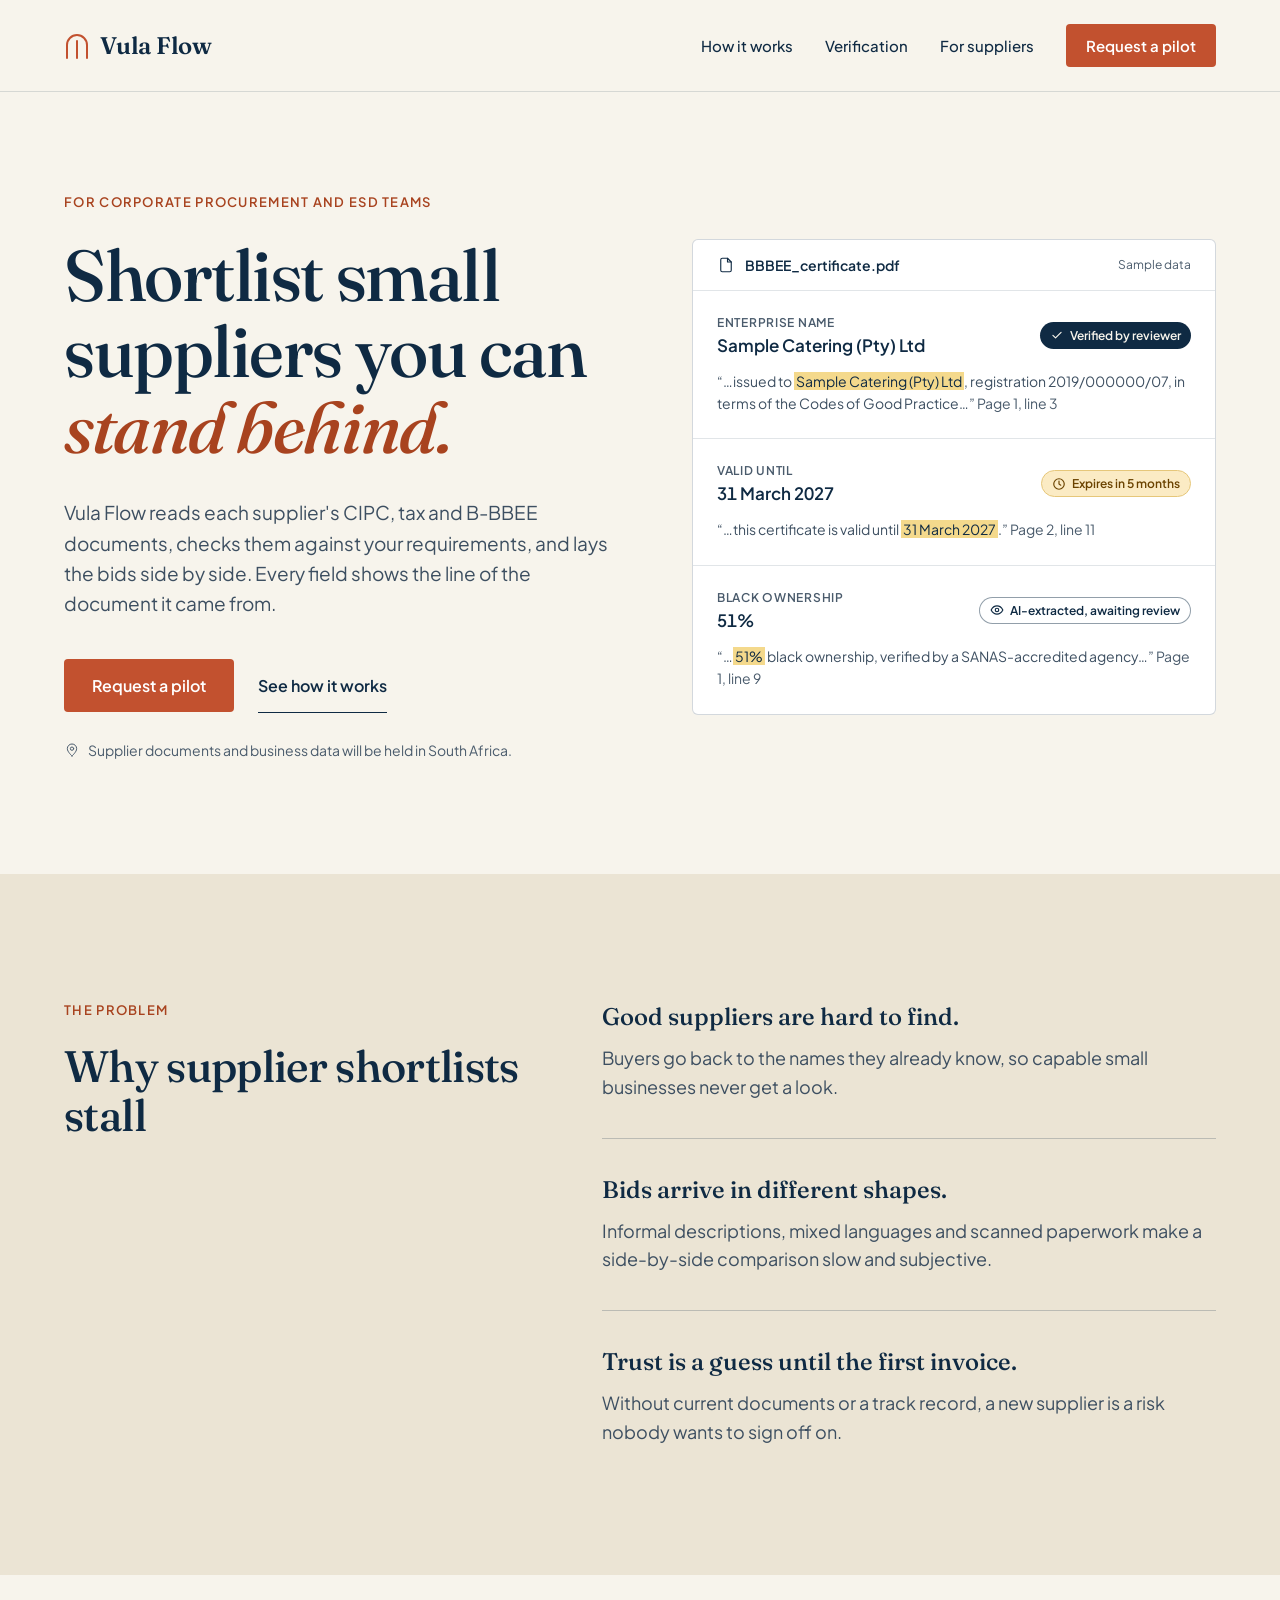
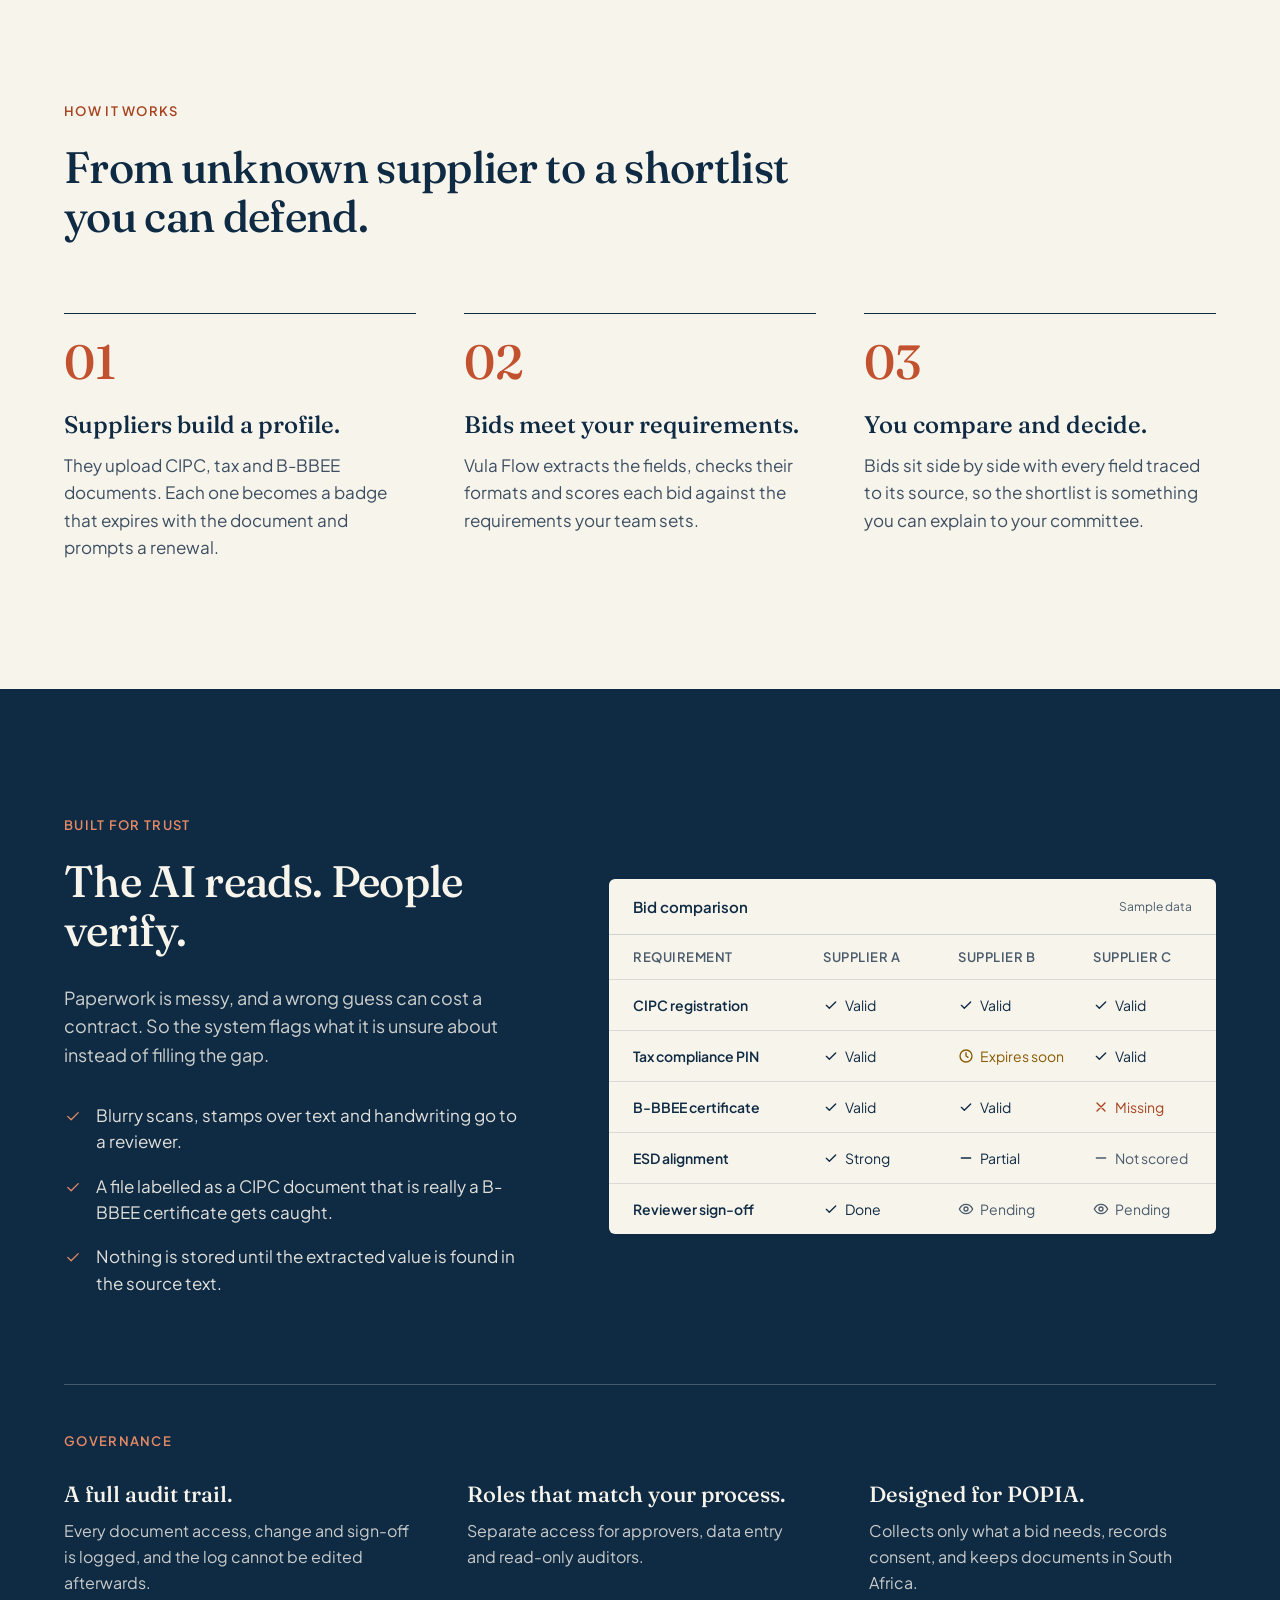
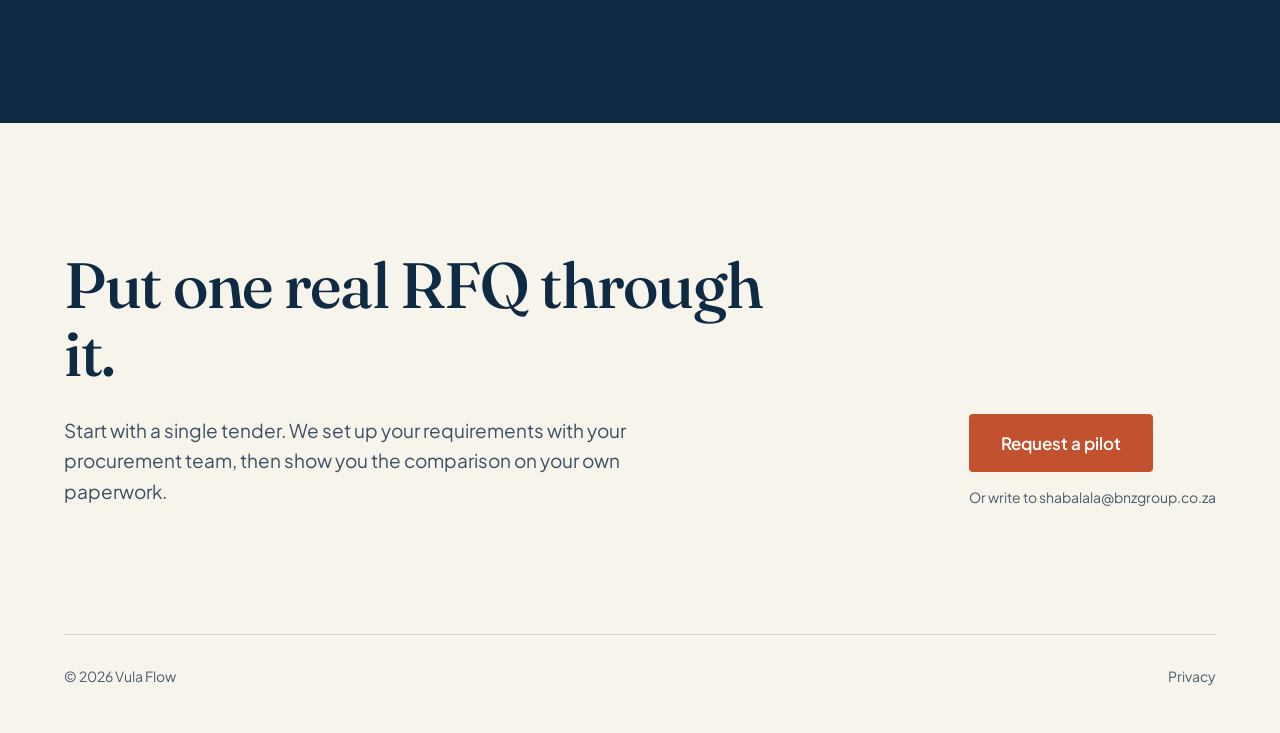
==== buyers.html @ dce607ad "Add files via upload" ====
<!doctype html>
<html lang="en">
<head>
<meta charset="utf-8">
<meta name="viewport" content="width=device-width, initial-scale=1">
<title>Vula Flow for buyers | Shortlist small suppliers you can stand behind</title>
<meta name="description" content="Vula Flow reads supplier CIPC, tax and B-BBEE documents, checks them against your requirements and lays bids side by side, with every field traced to its source.">
<link rel="icon" href="favicon.svg" type="image/svg+xml">
<link rel="preconnect" href="https://fonts.googleapis.com">
<link rel="preconnect" href="https://fonts.gstatic.com" crossorigin>
<link href="https://fonts.googleapis.com/css2?family=Fraunces:opsz,wght@9..144,400;9..144,500;9..144,600&family=Plus+Jakarta+Sans:wght@400;500;600;700&display=swap" rel="stylesheet">
<link rel="stylesheet" href="styles.css">
</head>
<body>
<div style="width:100%;background:#F7F4EC;color:#0F2A43;font-family:'Plus Jakarta Sans',system-ui,sans-serif">

<!-- NAV -->
<header style="padding:0 clamp(20px,5vw,64px);border-bottom:1px solid rgba(15,42,67,0.14)">
<div style="max-width:1200px;margin:0 auto;display:flex;flex-wrap:wrap;align-items:center;justify-content:space-between;gap:16px 32px;padding:24px 0">
<a href="index.html" aria-label="Vula Flow home" style="display:flex;align-items:center;gap:10px">
<svg width="26" height="28" viewBox="0 0 26 28" fill="none" stroke="#C2512F" stroke-width="2" stroke-linecap="round" stroke-linejoin="round" aria-hidden="true"><path d="M3 26V13a10 10 0 0 1 20 0v13"></path><path d="M13 26V9"></path></svg>
<span style="font-family:'Fraunces',Georgia,serif;font-size:24px;font-weight:600;letter-spacing:-0.01em">Vula Flow</span>
</a>
<nav aria-label="Main" style="display:flex;flex-wrap:wrap;align-items:center;gap:12px 32px;font-size:15px;font-weight:500">
<a href="#how">How it works</a>
<a href="#verify">Verification</a>
<a href="suppliers.html">For suppliers</a>
<a href="signup.html?type=buyer" style="background:var(--accent);color:#FFFFFF;padding:12px 20px;border-radius:4px;font-weight:600">Request a pilot</a>
</nav>
</div>
</header>

<!-- HERO -->
<section id="top" style="padding:clamp(56px,8vw,112px) clamp(20px,5vw,64px) clamp(72px,9vw,128px)">
<div style="max-width:1200px;margin:0 auto;display:flex;flex-wrap:wrap;align-items:center;gap:56px 64px">
<div style="flex:1 1 480px;min-width:0;max-width:620px">
<p style="margin:0 0 28px;font-size:13px;font-weight:600;letter-spacing:0.1em;text-transform:uppercase;color:#A8431F">For corporate procurement and ESD teams</p>
<h1 style="margin:0;font-family:'Fraunces',Georgia,serif;font-weight:500;font-size:clamp(42px,6.2vw,72px);line-height:1.05;letter-spacing:-0.02em">Shortlist small suppliers you can <em style="font-style:italic;color:#A8431F">stand behind.</em></h1>
<p style="margin:32px 0 0;font-size:19px;line-height:1.6;color:#3D4F61;max-width:560px">Vula Flow reads each supplier's CIPC, tax and B-BBEE documents, checks them against your requirements, and lays the bids side by side. Every field shows the line of the document it came from.</p>
<div style="margin-top:40px;display:flex;flex-wrap:wrap;gap:16px 24px;align-items:center">
<a href="signup.html?type=buyer" style="background:var(--accent);color:#FFFFFF;padding:16px 28px;border-radius:4px;font-size:16px;font-weight:600">Request a pilot</a>
<a href="#how" style="font-size:16px;font-weight:600;padding:16px 0;border-bottom:1px solid #0F2A43">See how it works</a>
</div>
<p style="margin:28px 0 0;display:flex;align-items:center;gap:8px;font-size:14px;color:#4A5B6C"><svg width="16" height="16" viewBox="0 0 24 24" fill="none" stroke="currentColor" stroke-width="1.5" stroke-linecap="round" stroke-linejoin="round" aria-hidden="true"><path d="M12 21s7-6.2 7-11a7 7 0 0 0-14 0c0 4.8 7 11 7 11z"></path><circle cx="12" cy="10" r="2.5"></circle></svg>Supplier documents and business data will be held in South Africa.</p>
</div>

<!-- Product mock: extraction review -->
<div style="flex:1 1 440px;min-width:0;max-width:560px">
<div style="background:#FFFFFF;border:1px solid rgba(15,42,67,0.18);border-radius:6px">
<div style="display:flex;align-items:center;justify-content:space-between;gap:12px;padding:16px 24px;border-bottom:1px solid rgba(15,42,67,0.12)">
<div style="display:flex;align-items:center;gap:10px;font-size:14px;font-weight:600;min-width:0">
<svg width="18" height="18" viewBox="0 0 24 24" fill="none" stroke="currentColor" stroke-width="1.5" stroke-linecap="round" stroke-linejoin="round" aria-hidden="true"><path d="M14 3H7a2 2 0 0 0-2 2v14a2 2 0 0 0 2 2h10a2 2 0 0 0 2-2V8z"></path><path d="M14 3v5h5"></path></svg>
<span>BBBEE_certificate.pdf</span>
</div>
<span style="font-size:12px;color:#4A5B6C">Sample data</span>
</div>

<div style="padding:24px;border-bottom:1px solid rgba(15,42,67,0.12)">
<div style="display:flex;flex-wrap:wrap;align-items:center;justify-content:space-between;gap:8px 12px">
<div>
<div style="font-size:12px;font-weight:600;letter-spacing:0.06em;text-transform:uppercase;color:#4A5B6C">Enterprise name</div>
<div style="margin-top:4px;font-size:17px;font-weight:600">Sample Catering (Pty) Ltd</div>
</div>
<span style="display:inline-flex;align-items:center;gap:6px;background:#0F2A43;color:#F7F4EC;font-size:12px;font-weight:600;padding:6px 10px;border-radius:999px">
<svg width="14" height="14" viewBox="0 0 24 24" fill="none" stroke="currentColor" stroke-width="2" stroke-linecap="round" stroke-linejoin="round" aria-hidden="true"><path d="M5 12.5l4.5 4.5L19 7.5"></path></svg>
Verified by reviewer</span>
</div>
<p style="margin:14px 0 0;font-size:14px;line-height:1.6;color:#3D4F61">“…issued to <mark>Sample Catering (Pty) Ltd</mark>, registration 2019/000000/07, in terms of the Codes of Good Practice…” <span style="color:#4A5B6C">Page 1, line 3</span></p>
</div>

<div style="padding:24px;border-bottom:1px solid rgba(15,42,67,0.12)">
<div style="display:flex;flex-wrap:wrap;align-items:center;justify-content:space-between;gap:8px 12px">
<div>
<div style="font-size:12px;font-weight:600;letter-spacing:0.06em;text-transform:uppercase;color:#4A5B6C">Valid until</div>
<div style="margin-top:4px;font-size:17px;font-weight:600;font-variant-numeric:tabular-nums">31 March 2027</div>
</div>
<span style="display:inline-flex;align-items:center;gap:6px;background:#FBEBC4;color:#6B4300;border:1px solid #E6C77A;font-size:12px;font-weight:600;padding:5px 10px;border-radius:999px">
<svg width="14" height="14" viewBox="0 0 24 24" fill="none" stroke="currentColor" stroke-width="2" stroke-linecap="round" stroke-linejoin="round" aria-hidden="true"><circle cx="12" cy="12" r="9"></circle><path d="M12 7v5l3 2"></path></svg>
Expires in 5 months</span>
</div>
<p style="margin:14px 0 0;font-size:14px;line-height:1.6;color:#3D4F61">“…this certificate is valid until <mark>31 March 2027</mark>.” <span style="color:#4A5B6C">Page 2, line 11</span></p>
</div>

<div style="padding:24px">
<div style="display:flex;flex-wrap:wrap;align-items:center;justify-content:space-between;gap:8px 12px">
<div>
<div style="font-size:12px;font-weight:600;letter-spacing:0.06em;text-transform:uppercase;color:#4A5B6C">Black ownership</div>
<div style="margin-top:4px;font-size:17px;font-weight:600;font-variant-numeric:tabular-nums">51%</div>
</div>
<span style="display:inline-flex;align-items:center;gap:6px;background:#FFFFFF;color:#0F2A43;border:1px solid rgba(15,42,67,0.45);font-size:12px;font-weight:600;padding:5px 10px;border-radius:999px">
<svg width="14" height="14" viewBox="0 0 24 24" fill="none" stroke="currentColor" stroke-width="2" stroke-linecap="round" stroke-linejoin="round" aria-hidden="true"><circle cx="12" cy="12" r="3"></circle><path d="M2 12s3.5-7 10-7 10 7 10 7-3.5 7-10 7S2 12 2 12z"></path></svg>
AI-extracted, awaiting review</span>
</div>
<p style="margin:14px 0 0;font-size:14px;line-height:1.6;color:#3D4F61">“…<mark>51%</mark> black ownership, verified by a SANAS-accredited agency…” <span style="color:#4A5B6C">Page 1, line 9</span></p>
</div>
</div>
</div>
</div>
</section>

<!-- PROBLEM (sand band) -->
<section style="background:#EBE4D4;padding:clamp(72px,10vw,140px) clamp(20px,5vw,64px)">
<div style="max-width:1200px;margin:0 auto;display:flex;flex-wrap:wrap;gap:48px 80px">
<div style="flex:5 1 320px;min-width:0">
<p style="margin:0 0 24px;font-size:13px;font-weight:600;letter-spacing:0.1em;text-transform:uppercase;color:#A8431F">The problem</p>
<h2 style="margin:0;font-family:'Fraunces',Georgia,serif;font-weight:500;font-size:clamp(32px,4vw,44px);line-height:1.12;letter-spacing:-0.015em">Why supplier shortlists stall</h2>
</div>
<div style="flex:7 1 420px;min-width:0;display:flex;flex-direction:column">
<div style="padding:0 0 36px;border-bottom:1px solid rgba(15,42,67,0.22)">
<h3 style="margin:0;font-family:'Fraunces',Georgia,serif;font-weight:500;font-size:24px;line-height:1.25">Good suppliers are hard to find.</h3>
<p style="margin:12px 0 0;font-size:18px;line-height:1.6;color:#3D4F61;max-width:640px">Buyers go back to the names they already know, so capable small businesses never get a look.</p>
</div>
<div style="padding:36px 0;border-bottom:1px solid rgba(15,42,67,0.22)">
<h3 style="margin:0;font-family:'Fraunces',Georgia,serif;font-weight:500;font-size:24px;line-height:1.25">Bids arrive in different shapes.</h3>
<p style="margin:12px 0 0;font-size:18px;line-height:1.6;color:#3D4F61;max-width:640px">Informal descriptions, mixed languages and scanned paperwork make a side-by-side comparison slow and subjective.</p>
</div>
<div style="padding:36px 0 0">
<h3 style="margin:0;font-family:'Fraunces',Georgia,serif;font-weight:500;font-size:24px;line-height:1.25">Trust is a guess until the first invoice.</h3>
<p style="margin:12px 0 0;font-size:18px;line-height:1.6;color:#3D4F61;max-width:640px">Without current documents or a track record, a new supplier is a risk nobody wants to sign off on.</p>
</div>
</div>
</div>
</section>

<!-- HOW IT WORKS -->
<section id="how" style="padding:clamp(72px,10vw,140px) clamp(20px,5vw,64px)">
<div style="max-width:1200px;margin:0 auto">
<p style="margin:0 0 24px;font-size:13px;font-weight:600;letter-spacing:0.1em;text-transform:uppercase;color:#A8431F">How it works</p>
<h2 style="margin:0;font-family:'Fraunces',Georgia,serif;font-weight:500;font-size:clamp(32px,4vw,44px);line-height:1.12;letter-spacing:-0.015em;max-width:760px">From unknown supplier to a shortlist you can defend.</h2>
<div style="margin-top:72px;display:flex;flex-wrap:wrap;gap:48px 48px">
<div style="flex:1 1 280px;min-width:0;border-top:1px solid #0F2A43;padding-top:24px">
<div style="font-family:'Fraunces',Georgia,serif;font-size:48px;line-height:1;font-weight:500;color:var(--accent);font-variant-numeric:tabular-nums">01</div>
<h3 style="margin:24px 0 0;font-family:'Fraunces',Georgia,serif;font-weight:500;font-size:24px;line-height:1.25">Suppliers build a profile.</h3>
<p style="margin:12px 0 0;font-size:17px;line-height:1.6;color:#3D4F61">They upload CIPC, tax and B-BBEE documents. Each one becomes a badge that expires with the document and prompts a renewal.</p>
</div>
<div style="flex:1 1 280px;min-width:0;border-top:1px solid #0F2A43;padding-top:24px">
<div style="font-family:'Fraunces',Georgia,serif;font-size:48px;line-height:1;font-weight:500;color:var(--accent);font-variant-numeric:tabular-nums">02</div>
<h3 style="margin:24px 0 0;font-family:'Fraunces',Georgia,serif;font-weight:500;font-size:24px;line-height:1.25">Bids meet your requirements.</h3>
<p style="margin:12px 0 0;font-size:17px;line-height:1.6;color:#3D4F61">Vula Flow extracts the fields, checks their formats and scores each bid against the requirements your team sets.</p>
</div>
<div style="flex:1 1 280px;min-width:0;border-top:1px solid #0F2A43;padding-top:24px">
<div style="font-family:'Fraunces',Georgia,serif;font-size:48px;line-height:1;font-weight:500;color:var(--accent);font-variant-numeric:tabular-nums">03</div>
<h3 style="margin:24px 0 0;font-family:'Fraunces',Georgia,serif;font-weight:500;font-size:24px;line-height:1.25">You compare and decide.</h3>
<p style="margin:12px 0 0;font-size:17px;line-height:1.6;color:#3D4F61">Bids sit side by side with every field traced to its source, so the shortlist is something you can explain to your committee.</p>
</div>
</div>
</div>
</section>

<!-- VERIFICATION (ink band) -->
<section id="verify" style="background:#0F2A43;color:#F7F4EC;padding:clamp(72px,10vw,140px) clamp(20px,5vw,64px)">
<div style="max-width:1200px;margin:0 auto;display:flex;flex-wrap:wrap;align-items:center;gap:56px 80px">
<div style="flex:5 1 360px;min-width:0">
<p style="margin:0 0 24px;font-size:13px;font-weight:600;letter-spacing:0.1em;text-transform:uppercase;color:#E58A66">Built for trust</p>
<h2 style="margin:0;font-family:'Fraunces',Georgia,serif;font-weight:500;font-size:clamp(32px,4vw,44px);line-height:1.12;letter-spacing:-0.015em">The AI reads. People verify.</h2>
<p style="margin:28px 0 0;font-size:18px;line-height:1.6;color:rgba(247,244,236,0.82)">Paperwork is messy, and a wrong guess can cost a contract. So the system flags what it is unsure about instead of filling the gap.</p>
<ul style="margin:32px 0 0;padding:0;list-style:none;display:flex;flex-direction:column;gap:18px;font-size:17px;line-height:1.55;color:rgba(247,244,236,0.9)">
<li style="display:flex;gap:14px"><span style="color:#E58A66;flex:none;padding-top:3px"><svg width="18" height="18" viewBox="0 0 24 24" fill="none" stroke="currentColor" stroke-width="1.75" stroke-linecap="round" stroke-linejoin="round" aria-hidden="true"><path d="M5 12.5l4.5 4.5L19 7.5"></path></svg></span><span>Blurry scans, stamps over text and handwriting go to a reviewer.</span></li>
<li style="display:flex;gap:14px"><span style="color:#E58A66;flex:none;padding-top:3px"><svg width="18" height="18" viewBox="0 0 24 24" fill="none" stroke="currentColor" stroke-width="1.75" stroke-linecap="round" stroke-linejoin="round" aria-hidden="true"><path d="M5 12.5l4.5 4.5L19 7.5"></path></svg></span><span>A file labelled as a CIPC document that is really a B-BBEE certificate gets caught.</span></li>
<li style="display:flex;gap:14px"><span style="color:#E58A66;flex:none;padding-top:3px"><svg width="18" height="18" viewBox="0 0 24 24" fill="none" stroke="currentColor" stroke-width="1.75" stroke-linecap="round" stroke-linejoin="round" aria-hidden="true"><path d="M5 12.5l4.5 4.5L19 7.5"></path></svg></span><span>Nothing is stored until the extracted value is found in the source text.</span></li>
</ul>
</div>

<!-- Comparison matrix mock -->
<div style="flex:7 1 460px;min-width:0">
<div style="background:#F7F4EC;color:#0F2A43;border-radius:6px;overflow-x:auto">
<div style="min-width:520px">
<div style="display:flex;align-items:center;justify-content:space-between;padding:18px 24px;border-bottom:1px solid rgba(15,42,67,0.16)">
<span style="font-size:15px;font-weight:600">Bid comparison</span>
<span style="font-size:12px;color:#4A5B6C">Sample data</span>
</div>
<div style="display:grid;grid-template-columns:1.5fr 1fr 1fr 1fr;gap:0;font-size:13px;font-weight:600;letter-spacing:0.04em;text-transform:uppercase;color:#4A5B6C">
<div style="padding:14px 24px">Requirement</div>
<div style="padding:14px 12px">Supplier A</div>
<div style="padding:14px 12px">Supplier B</div>
<div style="padding:14px 12px">Supplier C</div>
</div>

<div style="display:grid;grid-template-columns:1.5fr 1fr 1fr 1fr;align-items:center;border-top:1px solid rgba(15,42,67,0.12);font-size:14px">
<div style="padding:16px 24px;font-weight:600">CIPC registration</div>
<div style="padding:16px 12px;display:flex;align-items:center;gap:6px"><svg width="16" height="16" viewBox="0 0 24 24" fill="none" stroke="currentColor" stroke-width="2" stroke-linecap="round" stroke-linejoin="round" aria-hidden="true"><path d="M5 12.5l4.5 4.5L19 7.5"></path></svg>Valid</div>
<div style="padding:16px 12px;display:flex;align-items:center;gap:6px"><svg width="16" height="16" viewBox="0 0 24 24" fill="none" stroke="currentColor" stroke-width="2" stroke-linecap="round" stroke-linejoin="round" aria-hidden="true"><path d="M5 12.5l4.5 4.5L19 7.5"></path></svg>Valid</div>
<div style="padding:16px 12px;display:flex;align-items:center;gap:6px"><svg width="16" height="16" viewBox="0 0 24 24" fill="none" stroke="currentColor" stroke-width="2" stroke-linecap="round" stroke-linejoin="round" aria-hidden="true"><path d="M5 12.5l4.5 4.5L19 7.5"></path></svg>Valid</div>
</div>

<div style="display:grid;grid-template-columns:1.5fr 1fr 1fr 1fr;align-items:center;border-top:1px solid rgba(15,42,67,0.12);font-size:14px">
<div style="padding:16px 24px;font-weight:600">Tax compliance PIN</div>
<div style="padding:16px 12px;display:flex;align-items:center;gap:6px"><svg width="16" height="16" viewBox="0 0 24 24" fill="none" stroke="currentColor" stroke-width="2" stroke-linecap="round" stroke-linejoin="round" aria-hidden="true"><path d="M5 12.5l4.5 4.5L19 7.5"></path></svg>Valid</div>
<div style="padding:16px 12px;display:flex;align-items:center;gap:6px;color:#8A5A00"><svg width="16" height="16" viewBox="0 0 24 24" fill="none" stroke="currentColor" stroke-width="2" stroke-linecap="round" stroke-linejoin="round" aria-hidden="true"><circle cx="12" cy="12" r="9"></circle><path d="M12 7v5l3 2"></path></svg>Expires soon</div>
<div style="padding:16px 12px;display:flex;align-items:center;gap:6px"><svg width="16" height="16" viewBox="0 0 24 24" fill="none" stroke="currentColor" stroke-width="2" stroke-linecap="round" stroke-linejoin="round" aria-hidden="true"><path d="M5 12.5l4.5 4.5L19 7.5"></path></svg>Valid</div>
</div>

<div style="display:grid;grid-template-columns:1.5fr 1fr 1fr 1fr;align-items:center;border-top:1px solid rgba(15,42,67,0.12);font-size:14px">
<div style="padding:16px 24px;font-weight:600">B-BBEE certificate</div>
<div style="padding:16px 12px;display:flex;align-items:center;gap:6px"><svg width="16" height="16" viewBox="0 0 24 24" fill="none" stroke="currentColor" stroke-width="2" stroke-linecap="round" stroke-linejoin="round" aria-hidden="true"><path d="M5 12.5l4.5 4.5L19 7.5"></path></svg>Valid</div>
<div style="padding:16px 12px;display:flex;align-items:center;gap:6px"><svg width="16" height="16" viewBox="0 0 24 24" fill="none" stroke="currentColor" stroke-width="2" stroke-linecap="round" stroke-linejoin="round" aria-hidden="true"><path d="M5 12.5l4.5 4.5L19 7.5"></path></svg>Valid</div>
<div style="padding:16px 12px;display:flex;align-items:center;gap:6px;color:#A8431F"><svg width="16" height="16" viewBox="0 0 24 24" fill="none" stroke="currentColor" stroke-width="2" stroke-linecap="round" stroke-linejoin="round" aria-hidden="true"><path d="M6 6l12 12M18 6L6 18"></path></svg>Missing</div>
</div>

<div style="display:grid;grid-template-columns:1.5fr 1fr 1fr 1fr;align-items:center;border-top:1px solid rgba(15,42,67,0.12);font-size:14px">
<div style="padding:16px 24px;font-weight:600">ESD alignment</div>
<div style="padding:16px 12px;display:flex;align-items:center;gap:6px"><svg width="16" height="16" viewBox="0 0 24 24" fill="none" stroke="currentColor" stroke-width="2" stroke-linecap="round" stroke-linejoin="round" aria-hidden="true"><path d="M5 12.5l4.5 4.5L19 7.5"></path></svg>Strong</div>
<div style="padding:16px 12px;display:flex;align-items:center;gap:6px"><svg width="16" height="16" viewBox="0 0 24 24" fill="none" stroke="currentColor" stroke-width="2" stroke-linecap="round" stroke-linejoin="round" aria-hidden="true"><path d="M5 12h14"></path></svg>Partial</div>
<div style="padding:16px 12px;display:flex;align-items:center;gap:6px;color:#4A5B6C"><svg width="16" height="16" viewBox="0 0 24 24" fill="none" stroke="currentColor" stroke-width="2" stroke-linecap="round" stroke-linejoin="round" aria-hidden="true"><path d="M5 12h14"></path></svg>Not scored</div>
</div>

<div style="display:grid;grid-template-columns:1.5fr 1fr 1fr 1fr;align-items:center;border-top:1px solid rgba(15,42,67,0.12);font-size:14px">
<div style="padding:16px 24px;font-weight:600">Reviewer sign-off</div>
<div style="padding:16px 12px;display:flex;align-items:center;gap:6px"><svg width="16" height="16" viewBox="0 0 24 24" fill="none" stroke="currentColor" stroke-width="2" stroke-linecap="round" stroke-linejoin="round" aria-hidden="true"><path d="M5 12.5l4.5 4.5L19 7.5"></path></svg>Done</div>
<div style="padding:16px 12px;display:flex;align-items:center;gap:6px;color:#4A5B6C"><svg width="16" height="16" viewBox="0 0 24 24" fill="none" stroke="currentColor" stroke-width="2" stroke-linecap="round" stroke-linejoin="round" aria-hidden="true"><circle cx="12" cy="12" r="3"></circle><path d="M2 12s3.5-7 10-7 10 7 10 7-3.5 7-10 7S2 12 2 12z"></path></svg>Pending</div>
<div style="padding:16px 12px;display:flex;align-items:center;gap:6px;color:#4A5B6C"><svg width="16" height="16" viewBox="0 0 24 24" fill="none" stroke="currentColor" stroke-width="2" stroke-linecap="round" stroke-linejoin="round" aria-hidden="true"><circle cx="12" cy="12" r="3"></circle><path d="M2 12s3.5-7 10-7 10 7 10 7-3.5 7-10 7S2 12 2 12z"></path></svg>Pending</div>
</div>
</div>
</div>
</div>
</div>

<!-- Governance row -->
<div style="max-width:1200px;margin:clamp(56px,7vw,88px) auto 0;border-top:1px solid rgba(247,244,236,0.24);padding-top:48px">
<p style="margin:0 0 32px;font-size:13px;font-weight:600;letter-spacing:0.1em;text-transform:uppercase;color:#E58A66">Governance</p>
<div style="display:flex;flex-wrap:wrap;gap:40px 56px">
<div style="flex:1 1 260px;min-width:0">
<h3 style="margin:0;font-family:'Fraunces',Georgia,serif;font-weight:500;font-size:22px;line-height:1.25">A full audit trail.</h3>
<p style="margin:10px 0 0;font-size:16px;line-height:1.6;color:rgba(247,244,236,0.8)">Every document access, change and sign-off is logged, and the log cannot be edited afterwards.</p>
</div>
<div style="flex:1 1 260px;min-width:0">
<h3 style="margin:0;font-family:'Fraunces',Georgia,serif;font-weight:500;font-size:22px;line-height:1.25">Roles that match your process.</h3>
<p style="margin:10px 0 0;font-size:16px;line-height:1.6;color:rgba(247,244,236,0.8)">Separate access for approvers, data entry and read-only auditors.</p>
</div>
<div style="flex:1 1 260px;min-width:0">
<h3 style="margin:0;font-family:'Fraunces',Georgia,serif;font-weight:500;font-size:22px;line-height:1.25">Designed for POPIA.</h3>
<p style="margin:10px 0 0;font-size:16px;line-height:1.6;color:rgba(247,244,236,0.8)">Collects only what a bid needs, records consent, and keeps documents in South Africa.</p>
</div>
</div>
</div>
</section>

<!-- CTA -->
<section id="pilot" style="padding:clamp(72px,10vw,140px) clamp(20px,5vw,64px)">
<div style="max-width:1200px;margin:0 auto;display:flex;flex-wrap:wrap;align-items:flex-end;justify-content:space-between;gap:40px 64px">
<div style="flex:1 1 520px;min-width:0;max-width:760px">
<h2 style="margin:0;font-family:'Fraunces',Georgia,serif;font-weight:500;font-size:clamp(38px,5.4vw,64px);line-height:1.06;letter-spacing:-0.02em">Put one real RFQ through it.</h2>
<p style="margin:28px 0 0;font-size:19px;line-height:1.6;color:#3D4F61;max-width:600px">Start with a single tender. We set up your requirements with your procurement team, then show you the comparison on your own paperwork.</p>
</div>
<div style="flex:0 1 auto">
<a href="signup.html?type=buyer" style="display:inline-block;background:var(--accent);color:#FFFFFF;padding:18px 32px;border-radius:4px;font-size:17px;font-weight:600">Request a pilot</a>
<p style="margin:16px 0 0;font-size:14px;color:#4A5B6C">Or write to shabalala@bnzgroup.co.za</p>
</div>
</div>
</section>

<!-- FOOTER -->
<footer style="padding:0 clamp(20px,5vw,64px)">
<div style="max-width:1200px;margin:0 auto;border-top:1px solid rgba(15,42,67,0.14);padding:32px 0 48px;display:flex;flex-wrap:wrap;align-items:center;justify-content:space-between;gap:16px 32px;font-size:14px;color:#4A5B6C">
<span>© 2026 Vula Flow</span>
<span style="display:flex;gap:24px"><a href="privacy.html">Privacy</a></span>
</div>
</footer>

</div>
</body>
</html>
---- styles.css ----
:root{
  --accent:#C2512F;
  --paper:#F7F4EC;
  --sand:#EBE4D4;
  --ink:#0F2A43;
  --terracotta-dark:#A8431F;
}
html{scroll-behavior:smooth}
*{box-sizing:border-box}
body{
  margin:0;
  background:var(--paper);
  color:var(--ink);
  font-family:'Plus Jakarta Sans',system-ui,sans-serif;
  -webkit-font-smoothing:antialiased;
}
a{color:inherit;text-decoration:none;transition:opacity 160ms ease-out,background-color 160ms ease-out}
a:hover{opacity:.82}
a:focus-visible{outline:2px solid var(--ink);outline-offset:3px}
mark{background:#F4D98C;color:var(--ink);padding:0 2px}
@media (prefers-reduced-motion:reduce){html{scroll-behavior:auto}a{transition:none}}
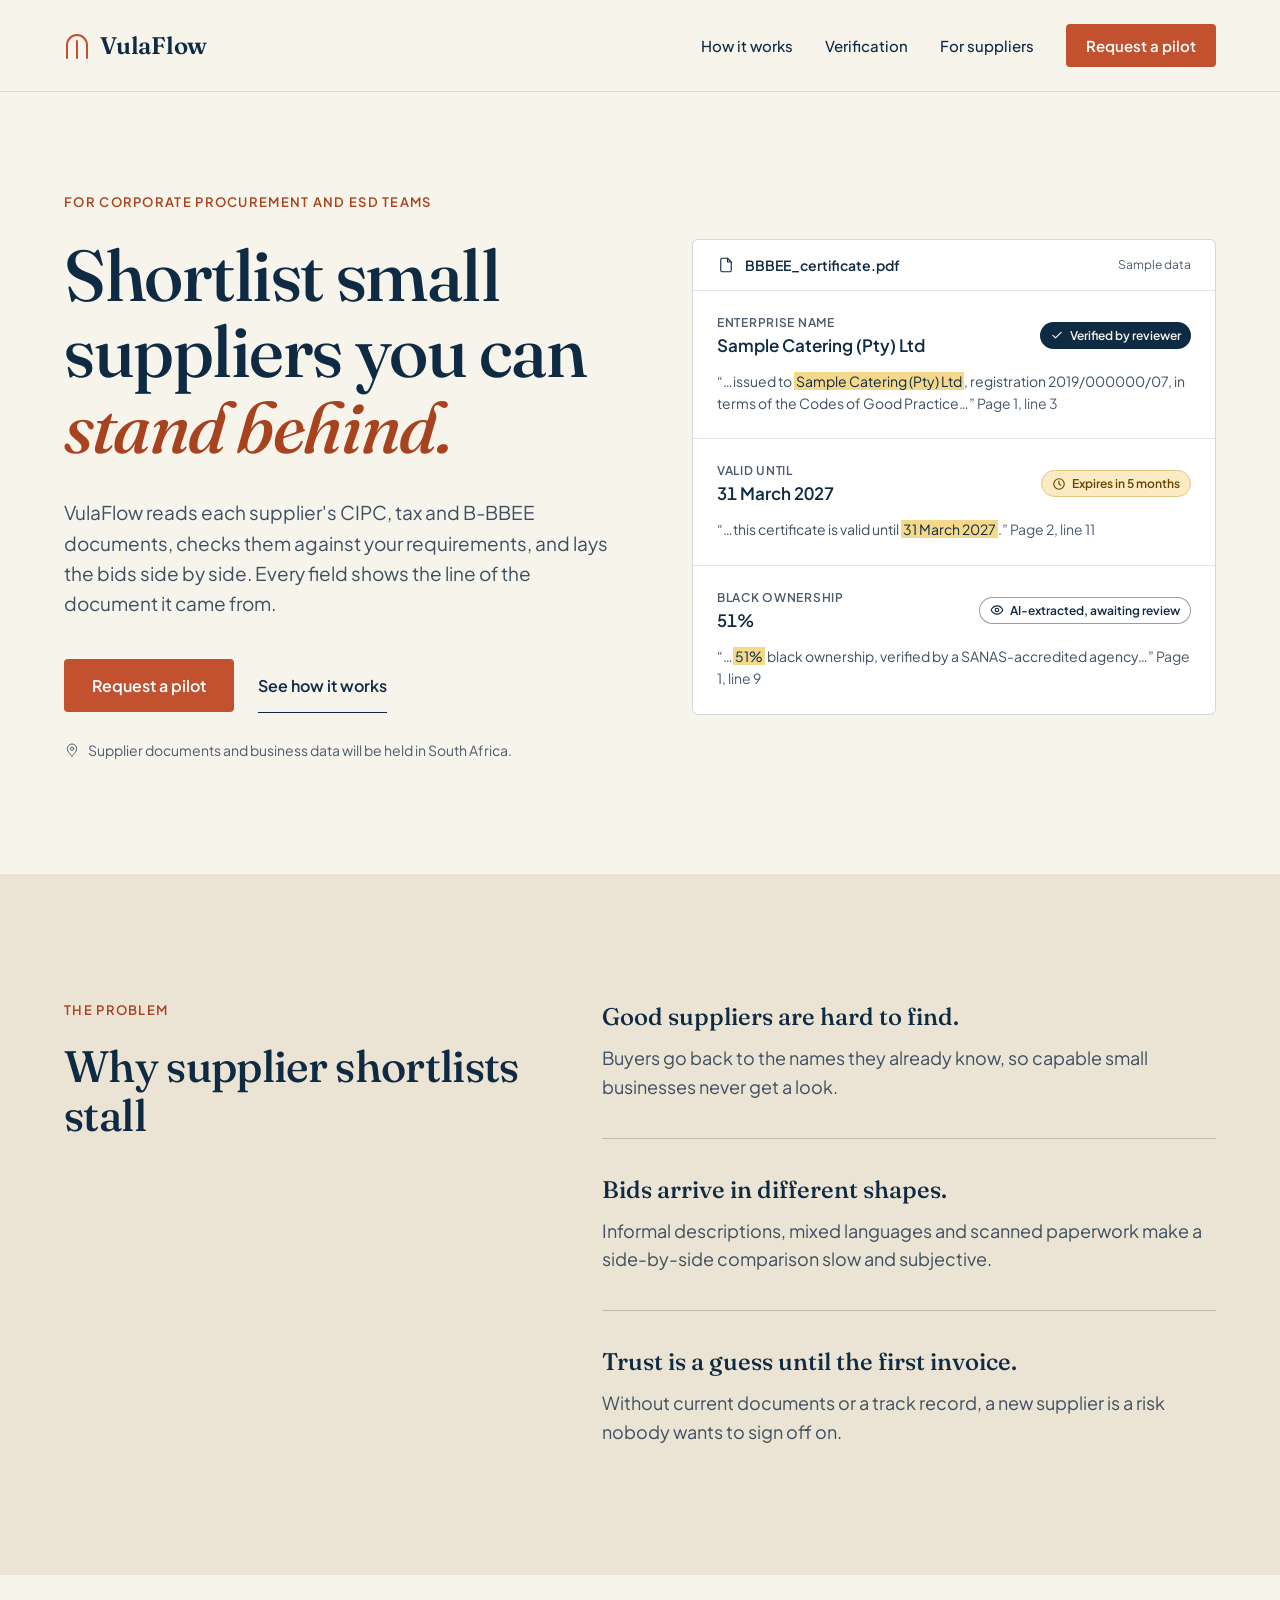
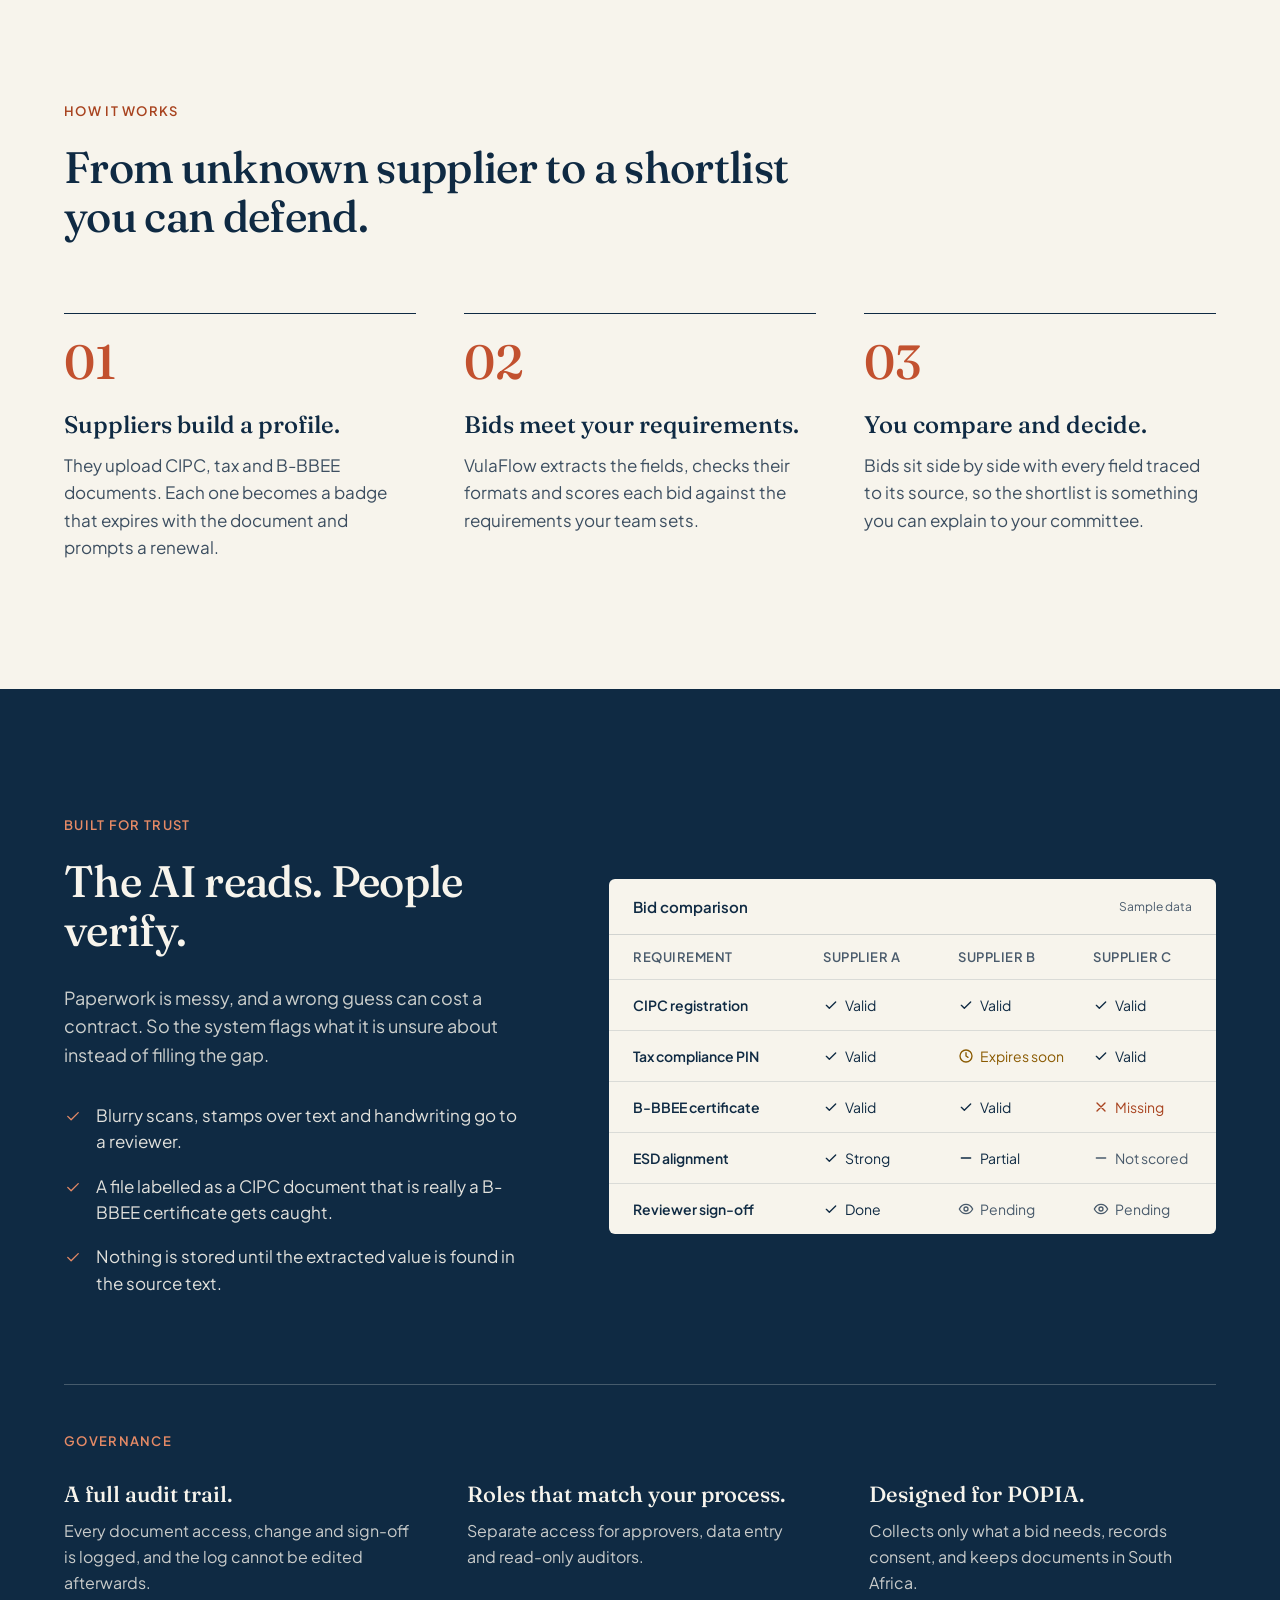
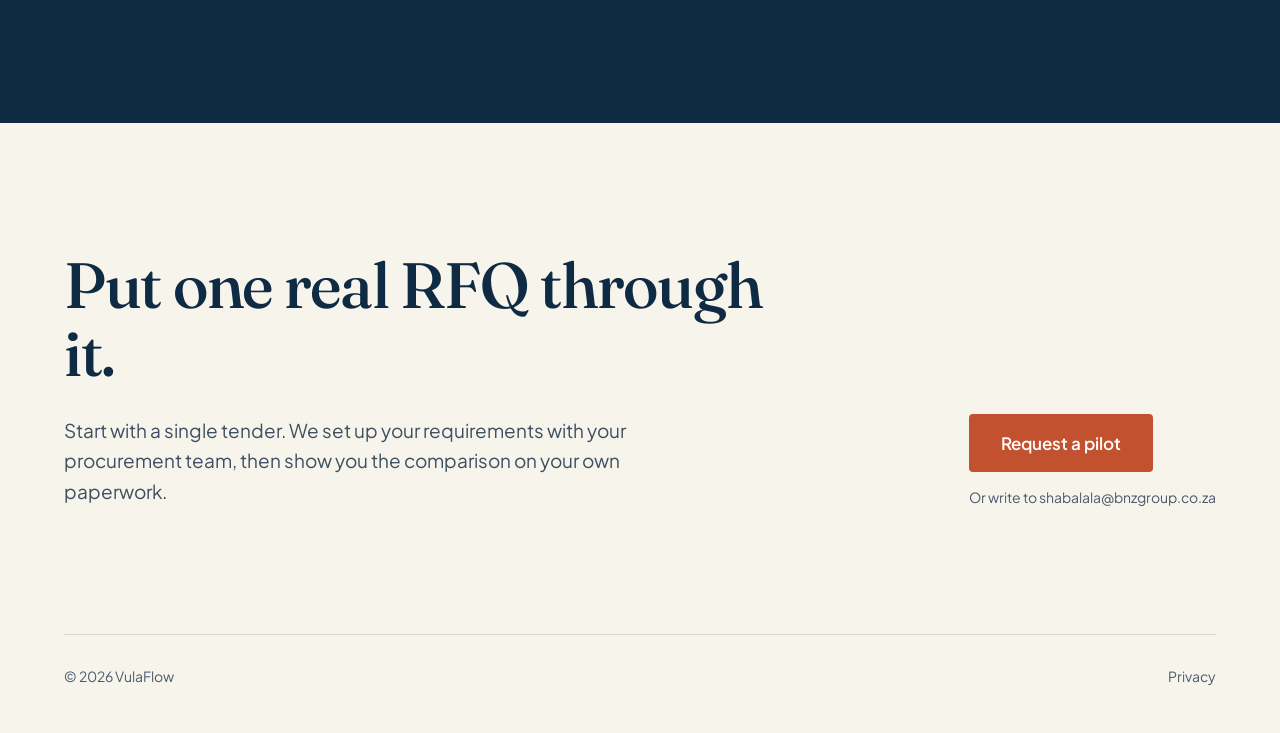
==== commit 25a9d3a7: "Motion Adding slight motion to the UI for a better usability experience and engagement." ====
--- a/buyers.html
+++ b/buyers.html
@@ -3,13 +3,14 @@
 <head>
 <meta charset="utf-8">
 <meta name="viewport" content="width=device-width, initial-scale=1">
-<title>Vula Flow for buyers | Shortlist small suppliers you can stand behind</title>
-<meta name="description" content="Vula Flow reads supplier CIPC, tax and B-BBEE documents, checks them against your requirements and lays bids side by side, with every field traced to its source.">
+<title>VulaFlow for buyers | Shortlist small suppliers you can stand behind</title>
+<meta name="description" content="VulaFlow reads supplier CIPC, tax and B-BBEE documents, checks them against your requirements and lays bids side by side, with every field traced to its source.">
 <link rel="icon" href="favicon.svg" type="image/svg+xml">
 <link rel="preconnect" href="https://fonts.googleapis.com">
 <link rel="preconnect" href="https://fonts.gstatic.com" crossorigin>
 <link href="https://fonts.googleapis.com/css2?family=Fraunces:opsz,wght@9..144,400;9..144,500;9..144,600&family=Plus+Jakarta+Sans:wght@400;500;600;700&display=swap" rel="stylesheet">
 <link rel="stylesheet" href="styles.css">
+<script src="motion.js"></script>
 </head>
 <body>
 <div style="width:100%;background:#F7F4EC;color:#0F2A43;font-family:'Plus Jakarta Sans',system-ui,sans-serif">
@@ -17,9 +18,9 @@
 <!-- NAV -->
 <header style="padding:0 clamp(20px,5vw,64px);border-bottom:1px solid rgba(15,42,67,0.14)">
 <div style="max-width:1200px;margin:0 auto;display:flex;flex-wrap:wrap;align-items:center;justify-content:space-between;gap:16px 32px;padding:24px 0">
-<a href="index.html" aria-label="Vula Flow home" style="display:flex;align-items:center;gap:10px">
+<a href="index.html" aria-label="VulaFlow home" style="display:flex;align-items:center;gap:10px">
 <svg width="26" height="28" viewBox="0 0 26 28" fill="none" stroke="#C2512F" stroke-width="2" stroke-linecap="round" stroke-linejoin="round" aria-hidden="true"><path d="M3 26V13a10 10 0 0 1 20 0v13"></path><path d="M13 26V9"></path></svg>
-<span style="font-family:'Fraunces',Georgia,serif;font-size:24px;font-weight:600;letter-spacing:-0.01em">Vula Flow</span>
+<span style="font-family:'Fraunces',Georgia,serif;font-size:24px;font-weight:600;letter-spacing:-0.01em">VulaFlow</span>
 </a>
 <nav aria-label="Main" style="display:flex;flex-wrap:wrap;align-items:center;gap:12px 32px;font-size:15px;font-weight:500">
 <a href="#how">How it works</a>
@@ -36,7 +37,7 @@
 <div style="flex:1 1 480px;min-width:0;max-width:620px">
 <p style="margin:0 0 28px;font-size:13px;font-weight:600;letter-spacing:0.1em;text-transform:uppercase;color:#A8431F">For corporate procurement and ESD teams</p>
 <h1 style="margin:0;font-family:'Fraunces',Georgia,serif;font-weight:500;font-size:clamp(42px,6.2vw,72px);line-height:1.05;letter-spacing:-0.02em">Shortlist small suppliers you can <em style="font-style:italic;color:#A8431F">stand behind.</em></h1>
-<p style="margin:32px 0 0;font-size:19px;line-height:1.6;color:#3D4F61;max-width:560px">Vula Flow reads each supplier's CIPC, tax and B-BBEE documents, checks them against your requirements, and lays the bids side by side. Every field shows the line of the document it came from.</p>
+<p style="margin:32px 0 0;font-size:19px;line-height:1.6;color:#3D4F61;max-width:560px">VulaFlow reads each supplier's CIPC, tax and B-BBEE documents, checks them against your requirements, and lays the bids side by side. Every field shows the line of the document it came from.</p>
 <div style="margin-top:40px;display:flex;flex-wrap:wrap;gap:16px 24px;align-items:center">
 <a href="signup.html?type=buyer" style="background:var(--accent);color:#FFFFFF;padding:16px 28px;border-radius:4px;font-size:16px;font-weight:600">Request a pilot</a>
 <a href="#how" style="font-size:16px;font-weight:600;padding:16px 0;border-bottom:1px solid #0F2A43">See how it works</a>
@@ -136,7 +137,7 @@
 <div style="flex:1 1 280px;min-width:0;border-top:1px solid #0F2A43;padding-top:24px">
 <div style="font-family:'Fraunces',Georgia,serif;font-size:48px;line-height:1;font-weight:500;color:var(--accent);font-variant-numeric:tabular-nums">02</div>
 <h3 style="margin:24px 0 0;font-family:'Fraunces',Georgia,serif;font-weight:500;font-size:24px;line-height:1.25">Bids meet your requirements.</h3>
-<p style="margin:12px 0 0;font-size:17px;line-height:1.6;color:#3D4F61">Vula Flow extracts the fields, checks their formats and scores each bid against the requirements your team sets.</p>
+<p style="margin:12px 0 0;font-size:17px;line-height:1.6;color:#3D4F61">VulaFlow extracts the fields, checks their formats and scores each bid against the requirements your team sets.</p>
 </div>
 <div style="flex:1 1 280px;min-width:0;border-top:1px solid #0F2A43;padding-top:24px">
 <div style="font-family:'Fraunces',Georgia,serif;font-size:48px;line-height:1;font-weight:500;color:var(--accent);font-variant-numeric:tabular-nums">03</div>
@@ -252,7 +253,7 @@
 <!-- FOOTER -->
 <footer style="padding:0 clamp(20px,5vw,64px)">
 <div style="max-width:1200px;margin:0 auto;border-top:1px solid rgba(15,42,67,0.14);padding:32px 0 48px;display:flex;flex-wrap:wrap;align-items:center;justify-content:space-between;gap:16px 32px;font-size:14px;color:#4A5B6C">
-<span>© 2026 Vula Flow</span>
+<span>© 2026 VulaFlow</span>
 <span style="display:flex;gap:24px"><a href="privacy.html">Privacy</a></span>
 </div>
 </footer>
--- a/styles.css
+++ b/styles.css
@@ -19,3 +19,32 @@
 a:focus-visible{outline:2px solid var(--ink);outline-offset:3px}
 mark{background:#F4D98C;color:var(--ink);padding:0 2px}
 @media (prefers-reduced-motion:reduce){html{scroll-behavior:auto}a{transition:none}}
+
+/* Motion layer. Every effect here is switched off for visitors who ask their device for reduced motion. */
+@keyframes rise{from{opacity:0;transform:translateY(14px)}to{opacity:1;transform:none}}
+@media (prefers-reduced-motion:no-preference){
+  /* 1. Entrance: the two doors on the home page, and the hero on the buyer and supplier pages */
+  .door{transition:transform 260ms cubic-bezier(.2,.7,.2,1),box-shadow 260ms ease-out;animation:rise 600ms cubic-bezier(.2,.7,.2,1) backwards}
+  .door-supplier{animation-delay:120ms}
+  #top > div{animation:rise 600ms cubic-bezier(.2,.7,.2,1) backwards}
+
+  /* 2. Doors: lift on hover, arrow nudges forward */
+  .door:hover{transform:translateY(-6px);box-shadow:0 18px 36px -18px rgba(15,42,67,.45);opacity:1}
+  .door .go svg{transition:transform 220ms ease-out}
+  .door:hover .go svg{transform:translateX(4px)}
+
+  /* 3. Buttons that lead to sign-up: small lift on hover, press on click */
+  a[href^="signup.html"],.submit{transition:transform 180ms ease-out,box-shadow 180ms ease-out,opacity 160ms ease-out}
+  a[href^="signup.html"]:hover,.submit:hover{transform:translateY(-2px);box-shadow:0 10px 20px -12px rgba(15,42,67,.55)}
+  a[href^="signup.html"]:active,.submit:active{transform:none;box-shadow:none}
+
+  /* 4. Sections fade up once as they scroll into view (motion.js adds the classes) */
+  .js-motion .reveal{opacity:0;transform:translateY(16px);transition:opacity 520ms ease-out,transform 520ms cubic-bezier(.2,.7,.2,1)}
+  .js-motion .reveal.in{opacity:1;transform:none}
+
+  /* 5. Sign-up form: focus ring eases in, steps and the thank-you panel fade up */
+  input,select,textarea{transition:border-color 160ms ease-out,box-shadow 160ms ease-out}
+  input:focus,select:focus,textarea:focus{box-shadow:0 0 0 3px rgba(194,81,47,.18)}
+  #thanks:not([hidden]),#shared:not([hidden]),#s-buyer:not([hidden]),#s-supplier:not([hidden]){animation:rise 360ms ease-out backwards}
+}
+@media print{.reveal{opacity:1 !important;transform:none !important}}
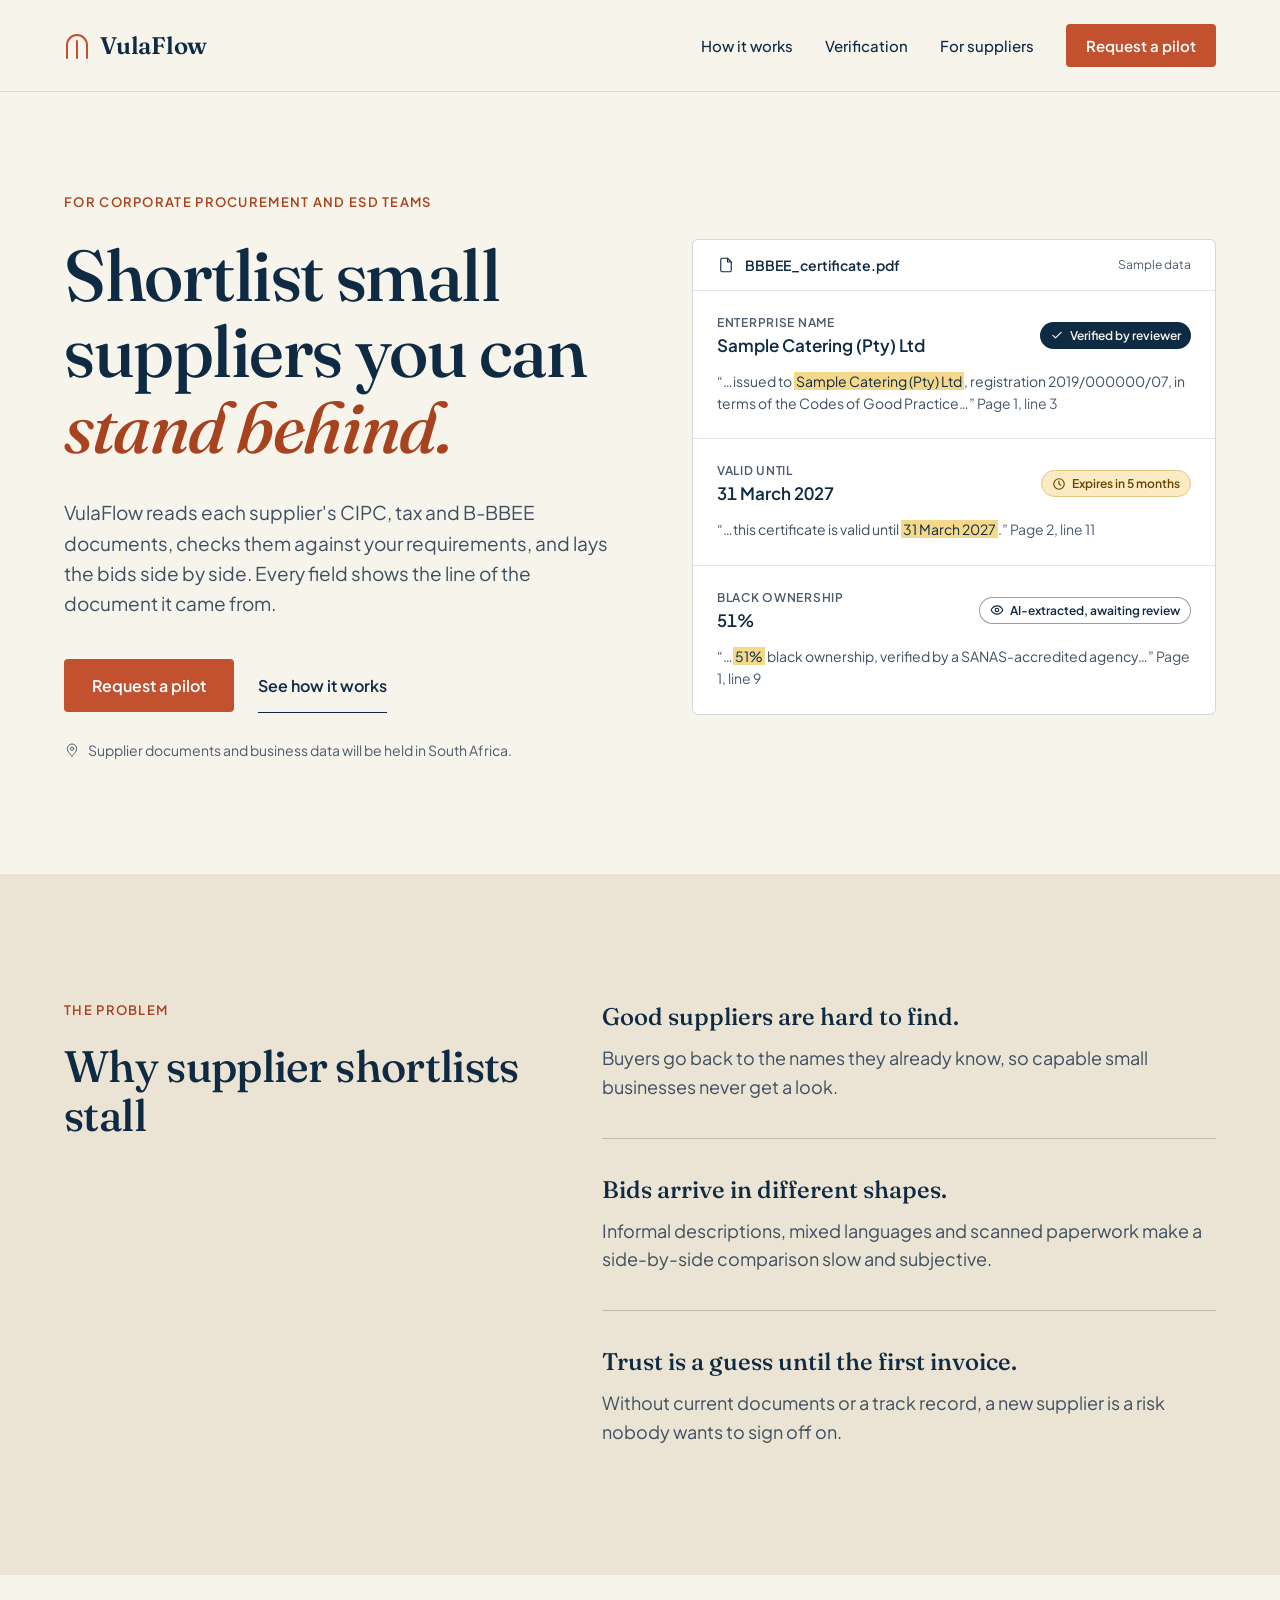
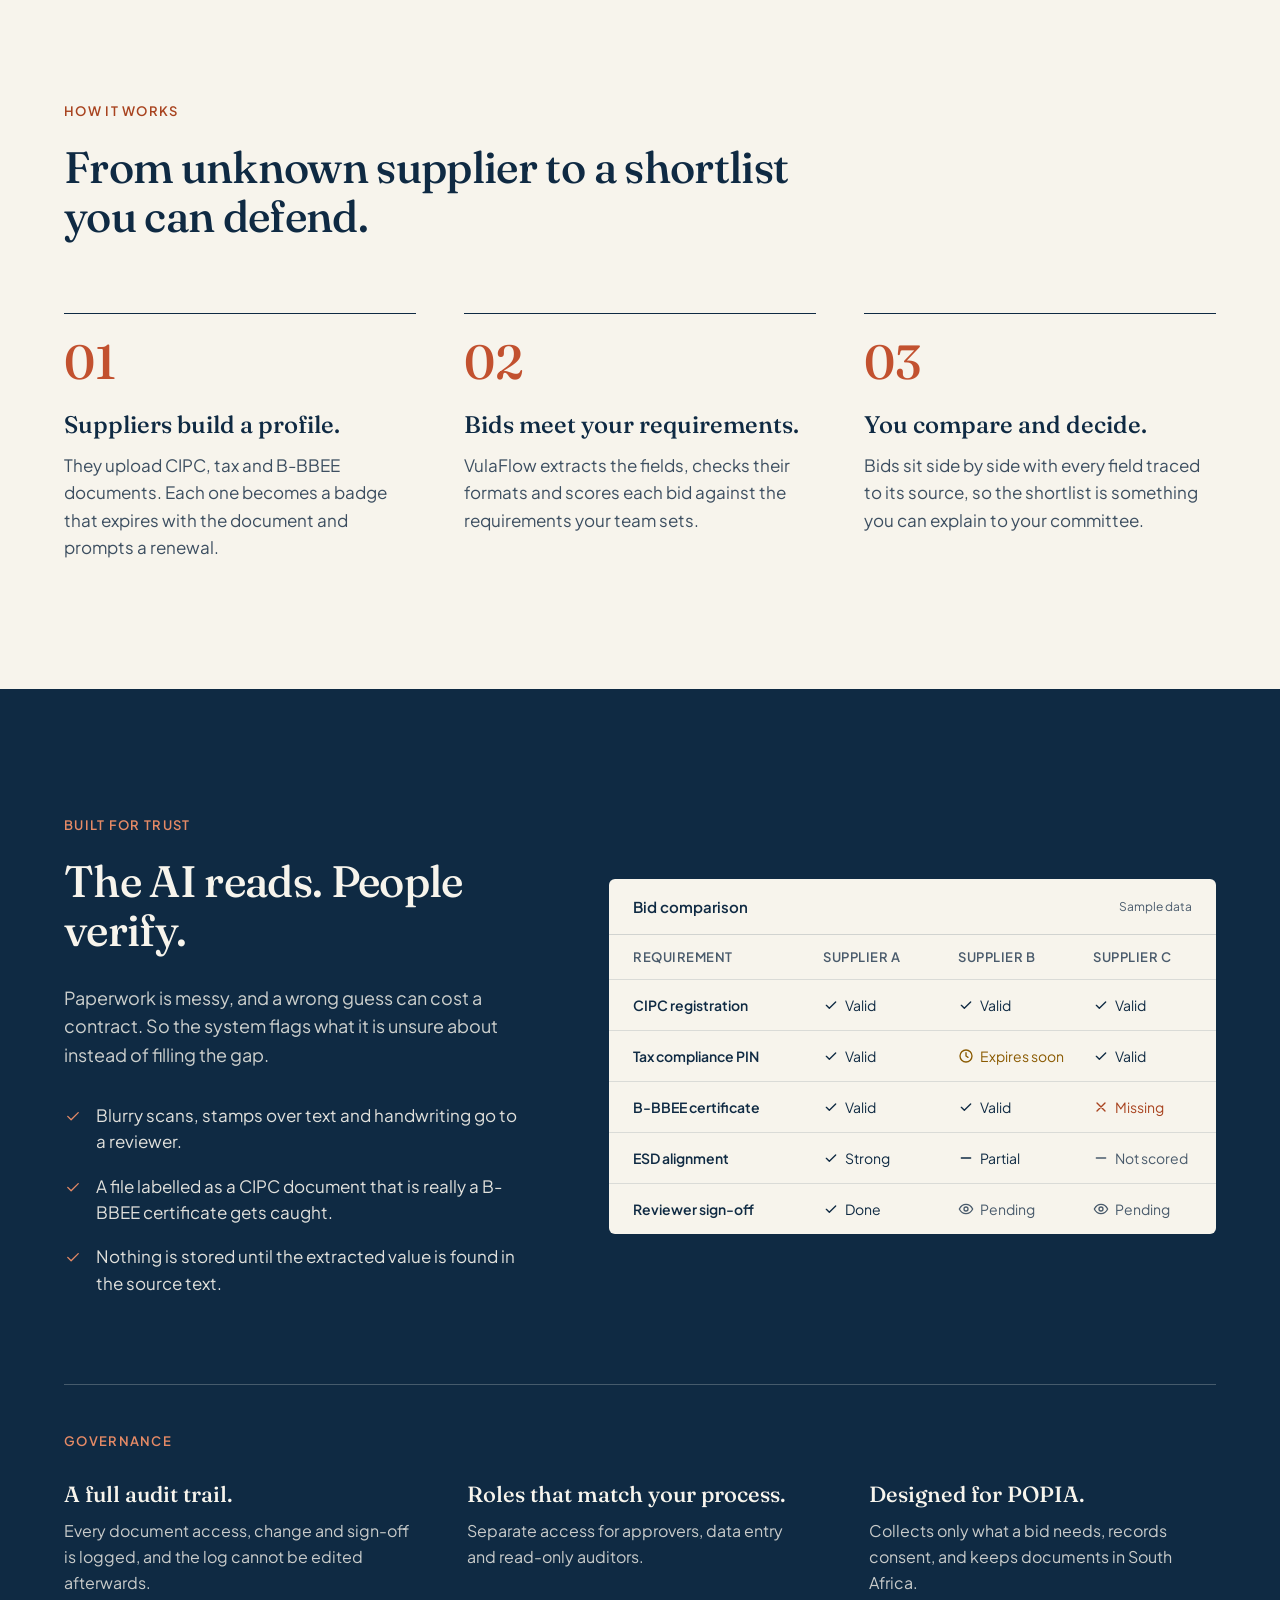
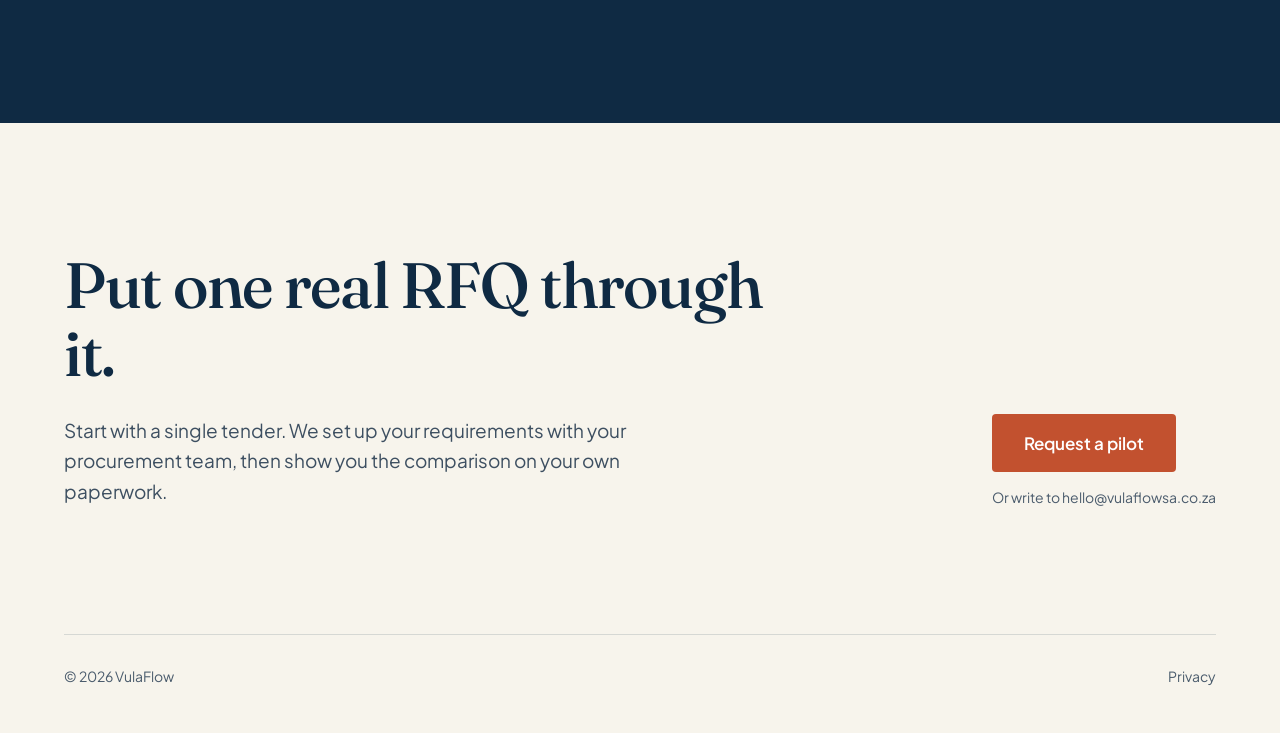
==== commit 1e0a5a07: "Add files via upload" ====
--- a/buyers.html
+++ b/buyers.html
@@ -3,8 +3,24 @@
 <head>
 <meta charset="utf-8">
 <meta name="viewport" content="width=device-width, initial-scale=1">
-<title>VulaFlow for buyers | Shortlist small suppliers you can stand behind</title>
-<meta name="description" content="VulaFlow reads supplier CIPC, tax and B-BBEE documents, checks them against your requirements and lays bids side by side, with every field traced to its source.">
+<title>VulaFlow for buyers | Shortlist suppliers you can stand behind</title>
+<meta name="description" content="VulaFlow reads supplier CIPC, tax and B-BBEE documents, checks them against your rules and lays bids side by side, every field traced to its source.">
+<link rel="canonical" href="https://vulaflowsa.co.za/buyers.html">
+<meta name="theme-color" content="#F7F4EC">
+<meta property="og:type" content="website">
+<meta property="og:site_name" content="VulaFlow">
+<meta property="og:locale" content="en_ZA">
+<meta property="og:title" content="VulaFlow for buyers | Shortlist suppliers you can stand behind">
+<meta property="og:description" content="VulaFlow reads supplier CIPC, tax and B-BBEE documents, checks them against your rules and lays bids side by side, every field traced to its source.">
+<meta property="og:url" content="https://vulaflowsa.co.za/buyers.html">
+<meta property="og:image" content="https://vulaflowsa.co.za/og-image.png">
+<meta property="og:image:width" content="1200">
+<meta property="og:image:height" content="630">
+<meta property="og:image:alt" content="VulaFlow: open the door between small suppliers and the companies that buy">
+<meta name="twitter:card" content="summary_large_image">
+<meta name="twitter:title" content="VulaFlow for buyers | Shortlist suppliers you can stand behind">
+<meta name="twitter:description" content="VulaFlow reads supplier CIPC, tax and B-BBEE documents, checks them against your rules and lays bids side by side, every field traced to its source.">
+<meta name="twitter:image" content="https://vulaflowsa.co.za/og-image.png">
 <link rel="icon" href="favicon.svg" type="image/svg+xml">
 <link rel="preconnect" href="https://fonts.googleapis.com">
 <link rel="preconnect" href="https://fonts.gstatic.com" crossorigin>
@@ -32,7 +48,7 @@
 </header>
 
 <!-- HERO -->
-<section id="top" style="padding:clamp(56px,8vw,112px) clamp(20px,5vw,64px) clamp(72px,9vw,128px)">
+<section id="top" class="vt-buyer" style="padding:clamp(56px,8vw,112px) clamp(20px,5vw,64px) clamp(72px,9vw,128px)">
 <div style="max-width:1200px;margin:0 auto;display:flex;flex-wrap:wrap;align-items:center;gap:56px 64px">
 <div style="flex:1 1 480px;min-width:0;max-width:620px">
 <p style="margin:0 0 28px;font-size:13px;font-weight:600;letter-spacing:0.1em;text-transform:uppercase;color:#A8431F">For corporate procurement and ESD teams</p>
@@ -245,7 +261,7 @@
 </div>
 <div style="flex:0 1 auto">
 <a href="signup.html?type=buyer" style="display:inline-block;background:var(--accent);color:#FFFFFF;padding:18px 32px;border-radius:4px;font-size:17px;font-weight:600">Request a pilot</a>
-<p style="margin:16px 0 0;font-size:14px;color:#4A5B6C">Or write to shabalala@bnzgroup.co.za</p>
+<p style="margin:16px 0 0;font-size:14px;color:#4A5B6C">Or write to hello@vulaflowsa.co.za</p>
 </div>
 </div>
 </section>
--- a/styles.css
+++ b/styles.css
@@ -47,4 +47,39 @@
   input:focus,select:focus,textarea:focus{box-shadow:0 0 0 3px rgba(194,81,47,.18)}
   #thanks:not([hidden]),#shared:not([hidden]),#s-buyer:not([hidden]),#s-supplier:not([hidden]){animation:rise 360ms ease-out backwards}
 }
+
+/* Spatial navigation. The door you pick on the home page grows into that page, and Back shrinks it
+   to where it came from. Browsers without cross-page view transitions simply change page as before.
+   Only the shapes' size, position and opacity move, and it is all off for reduced motion. */
+@media (prefers-reduced-motion:no-preference){
+  @view-transition{navigation:auto}
+  .door-buyer,.vt-buyer{view-transition-name:door-buyer}
+  .door-supplier,.vt-supplier{view-transition-name:door-supplier}
+
+  ::view-transition-group(root){animation-duration:260ms}
+  ::view-transition-old(root){animation:220ms ease-out both vt-out}
+  ::view-transition-new(root){animation:300ms ease-out both vt-in}
+
+  ::view-transition-group(door-buyer),::view-transition-group(door-supplier){
+    animation-duration:400ms;animation-timing-function:cubic-bezier(.2,.7,.2,1)}
+  ::view-transition-image-pair(door-buyer),::view-transition-image-pair(door-supplier){
+    overflow:hidden;border-radius:0;animation:vt-round-off 400ms cubic-bezier(.2,.7,.2,1) both}
+  ::view-transition-old(door-buyer),::view-transition-new(door-buyer),
+  ::view-transition-old(door-supplier),::view-transition-new(door-supplier){height:100%;width:100%;object-fit:cover}
+
+  /* Back is a little quicker, and the page shrinks back into the door */
+  html[data-vt-dir="back"]::view-transition-group(door-buyer),
+  html[data-vt-dir="back"]::view-transition-group(door-supplier){animation-duration:280ms}
+  html[data-vt-dir="back"]::view-transition-image-pair(door-buyer),
+  html[data-vt-dir="back"]::view-transition-image-pair(door-supplier){animation:vt-round-on 280ms cubic-bezier(.2,.7,.2,1) both}
+  html[data-vt-dir="back"]::view-transition-old(root){animation-duration:160ms}
+  html[data-vt-dir="back"]::view-transition-new(root){animation-duration:220ms}
+
+  /* The door arriving by transition must not also play its own entrance */
+  html[data-vt] .door{animation:none}
+}
+@keyframes vt-out{to{opacity:0}}
+@keyframes vt-in{from{opacity:0}}
+@keyframes vt-round-off{from{border-radius:999px 999px 6px 6px}to{border-radius:0}}
+@keyframes vt-round-on{from{border-radius:0}to{border-radius:999px 999px 6px 6px}}
 @media print{.reveal{opacity:1 !important;transform:none !important}}
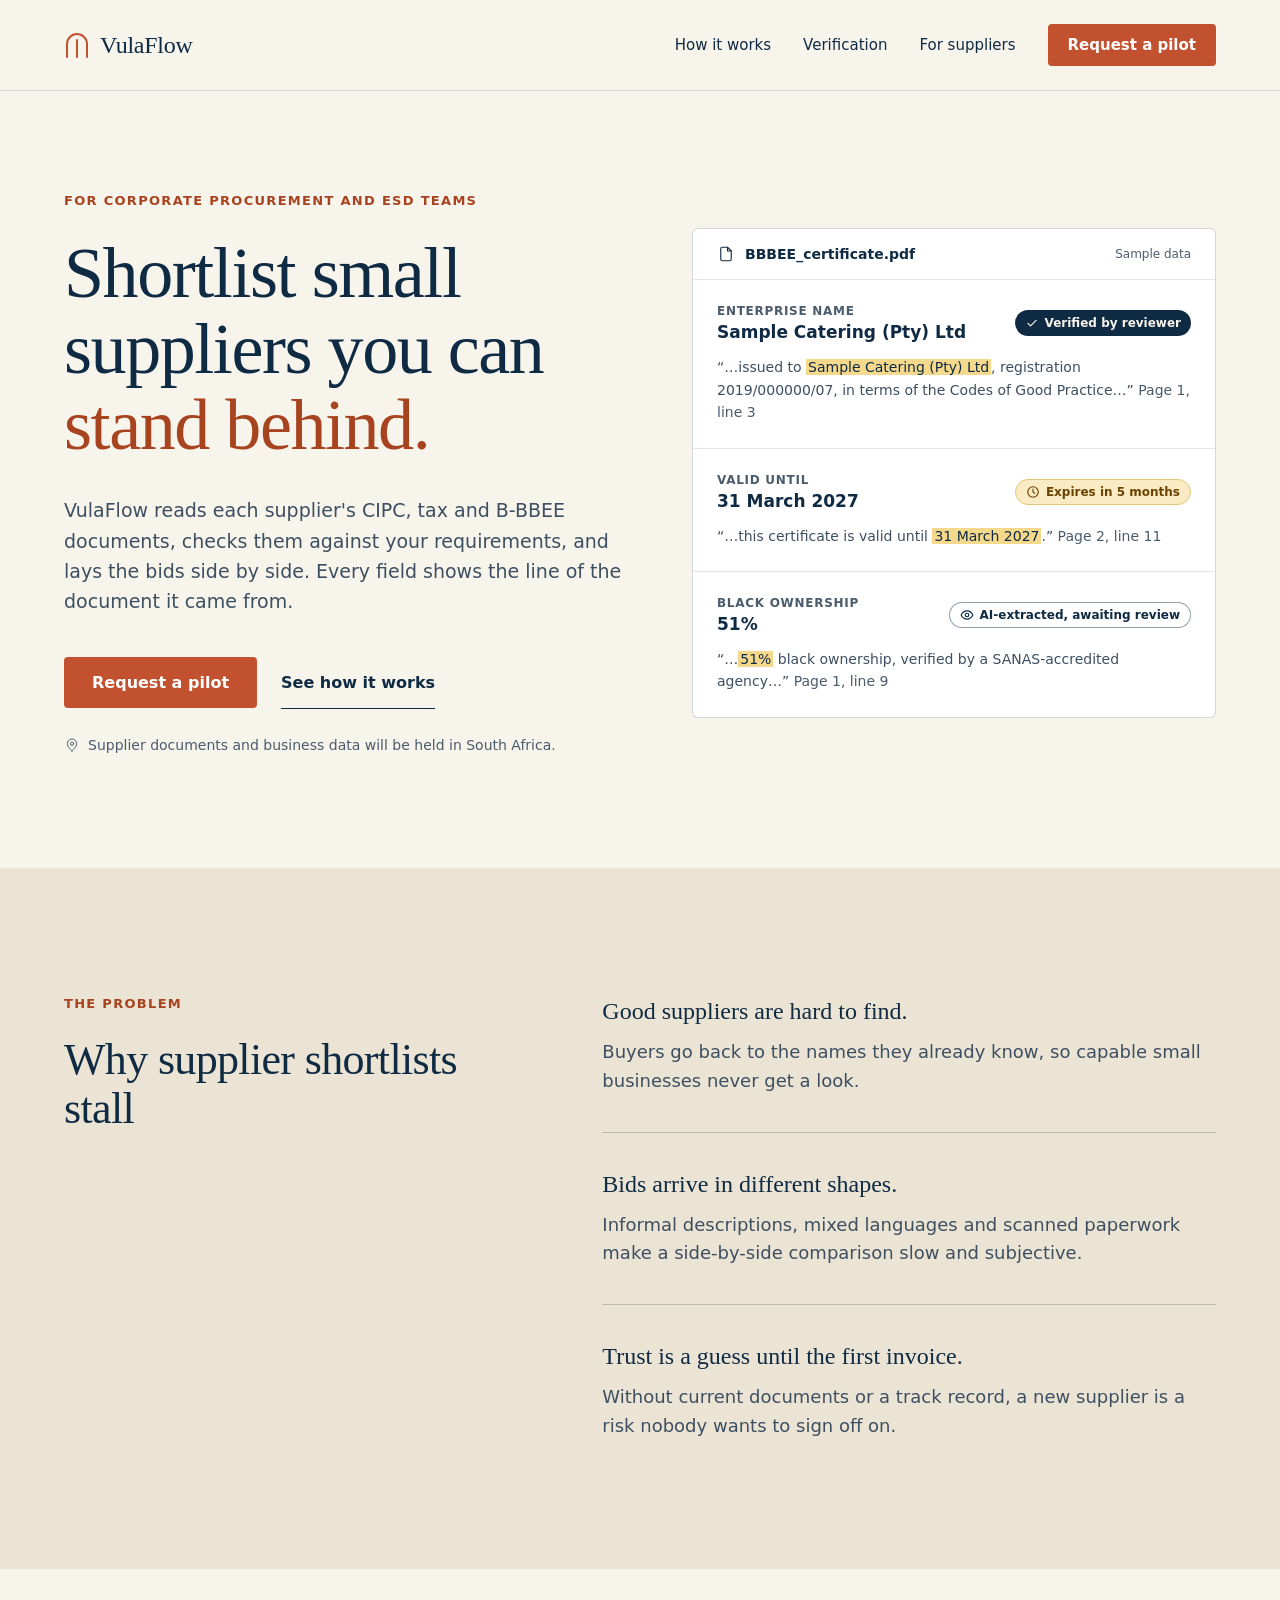
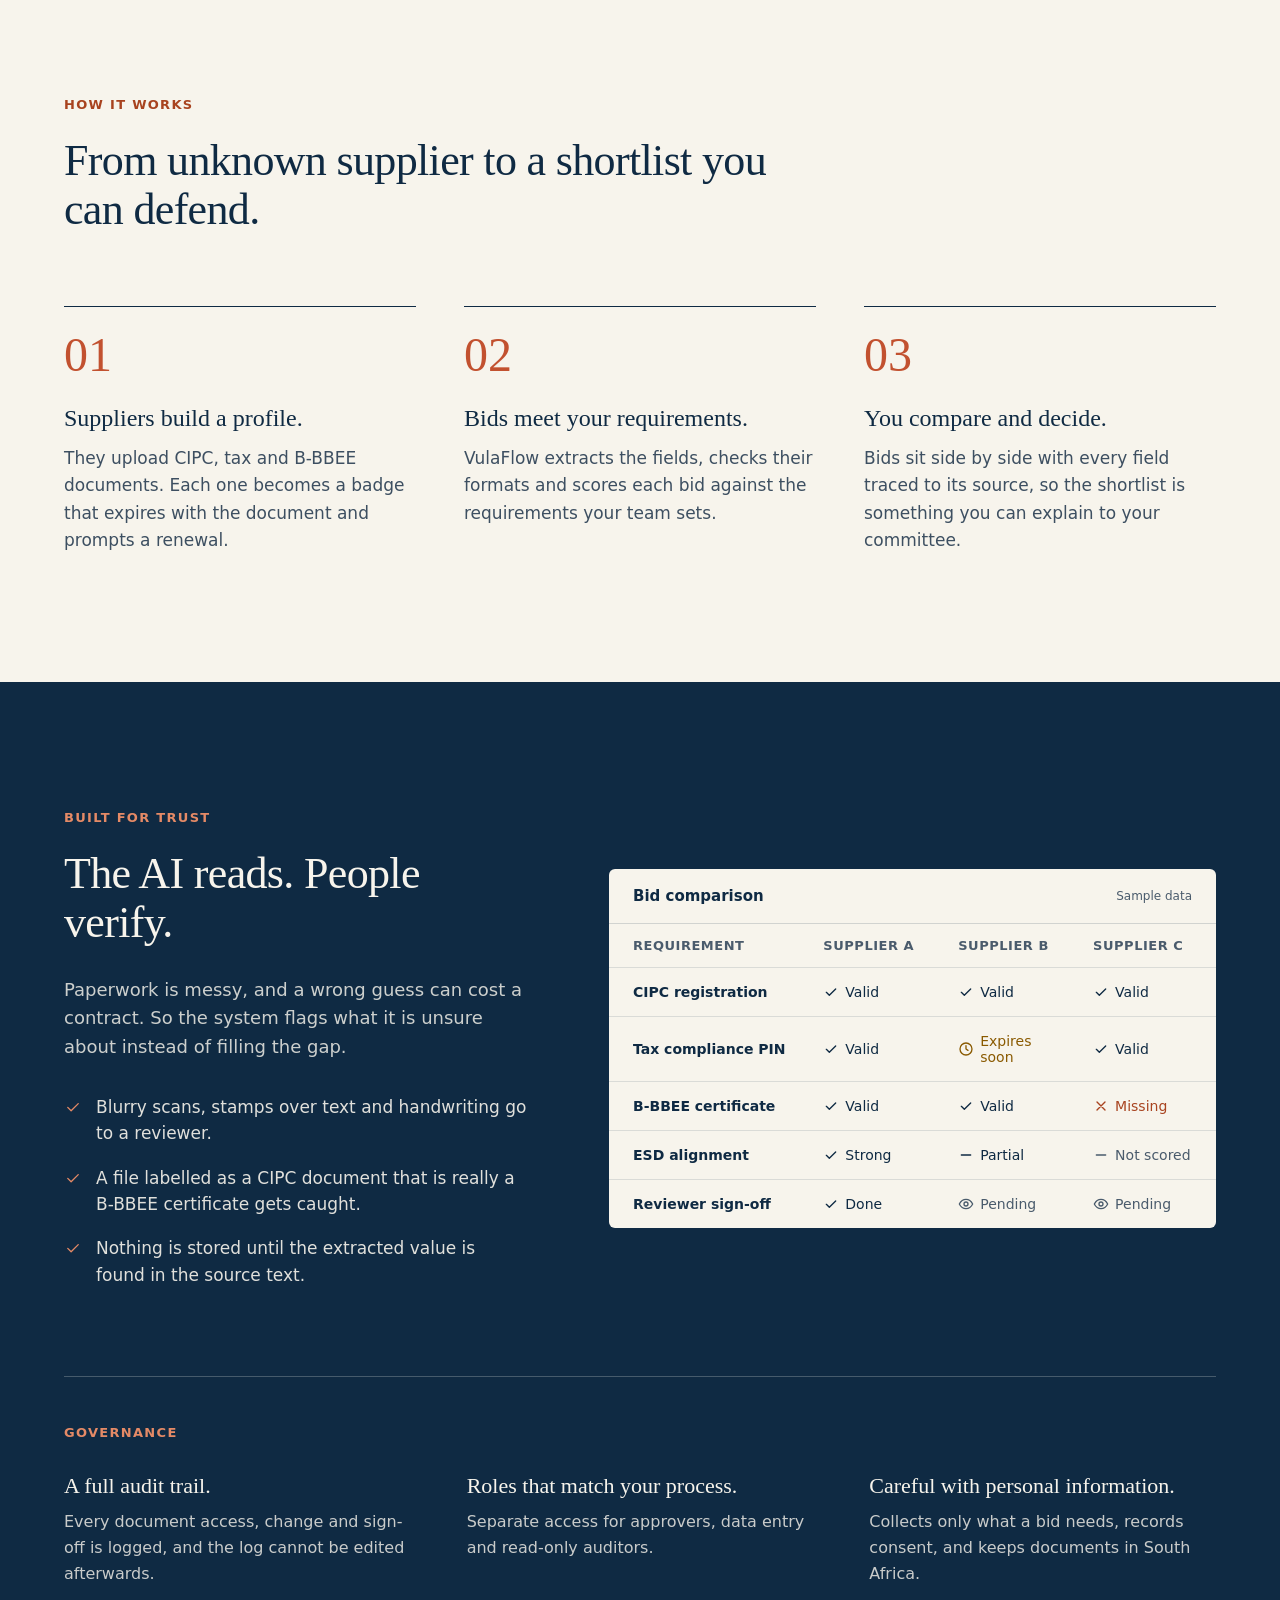
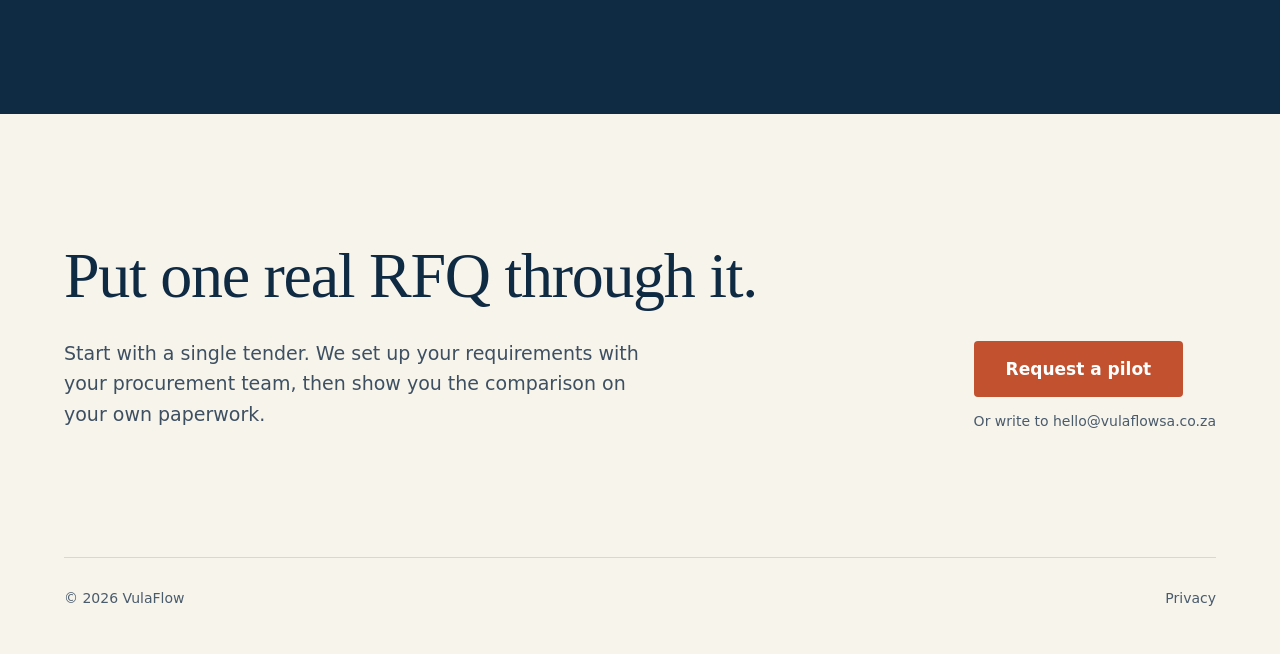
==== commit d79a3c0d: "Add files via upload" ====
--- a/buyers.html
+++ b/buyers.html
@@ -22,21 +22,18 @@
 <meta name="twitter:description" content="VulaFlow reads supplier CIPC, tax and B-BBEE documents, checks them against your rules and lays bids side by side, every field traced to its source.">
 <meta name="twitter:image" content="https://vulaflowsa.co.za/og-image.png">
 <link rel="icon" href="favicon.svg" type="image/svg+xml">
-<link rel="preconnect" href="https://fonts.googleapis.com">
-<link rel="preconnect" href="https://fonts.gstatic.com" crossorigin>
-<link href="https://fonts.googleapis.com/css2?family=Fraunces:opsz,wght@9..144,400;9..144,500;9..144,600&family=Plus+Jakarta+Sans:wght@400;500;600;700&display=swap" rel="stylesheet">
 <link rel="stylesheet" href="styles.css">
 <script src="motion.js"></script>
 </head>
 <body>
-<div style="width:100%;background:#F7F4EC;color:#0F2A43;font-family:'Plus Jakarta Sans',system-ui,sans-serif">
+<div style="width:100%;background:#F7F4EC;color:#0F2A43;font-family:var(--font-body)">
 
 <!-- NAV -->
 <header style="padding:0 clamp(20px,5vw,64px);border-bottom:1px solid rgba(15,42,67,0.14)">
 <div style="max-width:1200px;margin:0 auto;display:flex;flex-wrap:wrap;align-items:center;justify-content:space-between;gap:16px 32px;padding:24px 0">
 <a href="index.html" aria-label="VulaFlow home" style="display:flex;align-items:center;gap:10px">
 <svg width="26" height="28" viewBox="0 0 26 28" fill="none" stroke="#C2512F" stroke-width="2" stroke-linecap="round" stroke-linejoin="round" aria-hidden="true"><path d="M3 26V13a10 10 0 0 1 20 0v13"></path><path d="M13 26V9"></path></svg>
-<span style="font-family:'Fraunces',Georgia,serif;font-size:24px;font-weight:600;letter-spacing:-0.01em">VulaFlow</span>
+<span style="font-family:var(--font-display);font-size:24px;font-weight:600;letter-spacing:-0.01em">VulaFlow</span>
 </a>
 <nav aria-label="Main" style="display:flex;flex-wrap:wrap;align-items:center;gap:12px 32px;font-size:15px;font-weight:500">
 <a href="#how">How it works</a>
@@ -52,7 +49,7 @@
 <div style="max-width:1200px;margin:0 auto;display:flex;flex-wrap:wrap;align-items:center;gap:56px 64px">
 <div style="flex:1 1 480px;min-width:0;max-width:620px">
 <p style="margin:0 0 28px;font-size:13px;font-weight:600;letter-spacing:0.1em;text-transform:uppercase;color:#A8431F">For corporate procurement and ESD teams</p>
-<h1 style="margin:0;font-family:'Fraunces',Georgia,serif;font-weight:500;font-size:clamp(42px,6.2vw,72px);line-height:1.05;letter-spacing:-0.02em">Shortlist small suppliers you can <em style="font-style:italic;color:#A8431F">stand behind.</em></h1>
+<h1 style="margin:0;font-family:var(--font-display);font-weight:500;font-size:clamp(42px,6.2vw,72px);line-height:1.05;letter-spacing:-0.02em">Shortlist small suppliers you can <em style="font-style:normal;color:#A8431F">stand behind.</em></h1>
 <p style="margin:32px 0 0;font-size:19px;line-height:1.6;color:#3D4F61;max-width:560px">VulaFlow reads each supplier's CIPC, tax and B-BBEE documents, checks them against your requirements, and lays the bids side by side. Every field shows the line of the document it came from.</p>
 <div style="margin-top:40px;display:flex;flex-wrap:wrap;gap:16px 24px;align-items:center">
 <a href="signup.html?type=buyer" style="background:var(--accent);color:#FFFFFF;padding:16px 28px;border-radius:4px;font-size:16px;font-weight:600">Request a pilot</a>
@@ -120,19 +117,19 @@
 <div style="max-width:1200px;margin:0 auto;display:flex;flex-wrap:wrap;gap:48px 80px">
 <div style="flex:5 1 320px;min-width:0">
 <p style="margin:0 0 24px;font-size:13px;font-weight:600;letter-spacing:0.1em;text-transform:uppercase;color:#A8431F">The problem</p>
-<h2 style="margin:0;font-family:'Fraunces',Georgia,serif;font-weight:500;font-size:clamp(32px,4vw,44px);line-height:1.12;letter-spacing:-0.015em">Why supplier shortlists stall</h2>
+<h2 style="margin:0;font-family:var(--font-display);font-weight:500;font-size:clamp(32px,4vw,44px);line-height:1.12;letter-spacing:-0.015em">Why supplier shortlists stall</h2>
 </div>
 <div style="flex:7 1 420px;min-width:0;display:flex;flex-direction:column">
 <div style="padding:0 0 36px;border-bottom:1px solid rgba(15,42,67,0.22)">
-<h3 style="margin:0;font-family:'Fraunces',Georgia,serif;font-weight:500;font-size:24px;line-height:1.25">Good suppliers are hard to find.</h3>
+<h3 style="margin:0;font-family:var(--font-display);font-weight:500;font-size:24px;line-height:1.25">Good suppliers are hard to find.</h3>
 <p style="margin:12px 0 0;font-size:18px;line-height:1.6;color:#3D4F61;max-width:640px">Buyers go back to the names they already know, so capable small businesses never get a look.</p>
 </div>
 <div style="padding:36px 0;border-bottom:1px solid rgba(15,42,67,0.22)">
-<h3 style="margin:0;font-family:'Fraunces',Georgia,serif;font-weight:500;font-size:24px;line-height:1.25">Bids arrive in different shapes.</h3>
+<h3 style="margin:0;font-family:var(--font-display);font-weight:500;font-size:24px;line-height:1.25">Bids arrive in different shapes.</h3>
 <p style="margin:12px 0 0;font-size:18px;line-height:1.6;color:#3D4F61;max-width:640px">Informal descriptions, mixed languages and scanned paperwork make a side-by-side comparison slow and subjective.</p>
 </div>
 <div style="padding:36px 0 0">
-<h3 style="margin:0;font-family:'Fraunces',Georgia,serif;font-weight:500;font-size:24px;line-height:1.25">Trust is a guess until the first invoice.</h3>
+<h3 style="margin:0;font-family:var(--font-display);font-weight:500;font-size:24px;line-height:1.25">Trust is a guess until the first invoice.</h3>
 <p style="margin:12px 0 0;font-size:18px;line-height:1.6;color:#3D4F61;max-width:640px">Without current documents or a track record, a new supplier is a risk nobody wants to sign off on.</p>
 </div>
 </div>
@@ -143,21 +140,21 @@
 <section id="how" style="padding:clamp(72px,10vw,140px) clamp(20px,5vw,64px)">
 <div style="max-width:1200px;margin:0 auto">
 <p style="margin:0 0 24px;font-size:13px;font-weight:600;letter-spacing:0.1em;text-transform:uppercase;color:#A8431F">How it works</p>
-<h2 style="margin:0;font-family:'Fraunces',Georgia,serif;font-weight:500;font-size:clamp(32px,4vw,44px);line-height:1.12;letter-spacing:-0.015em;max-width:760px">From unknown supplier to a shortlist you can defend.</h2>
+<h2 style="margin:0;font-family:var(--font-display);font-weight:500;font-size:clamp(32px,4vw,44px);line-height:1.12;letter-spacing:-0.015em;max-width:760px">From unknown supplier to a shortlist you can defend.</h2>
 <div style="margin-top:72px;display:flex;flex-wrap:wrap;gap:48px 48px">
 <div style="flex:1 1 280px;min-width:0;border-top:1px solid #0F2A43;padding-top:24px">
-<div style="font-family:'Fraunces',Georgia,serif;font-size:48px;line-height:1;font-weight:500;color:var(--accent);font-variant-numeric:tabular-nums">01</div>
-<h3 style="margin:24px 0 0;font-family:'Fraunces',Georgia,serif;font-weight:500;font-size:24px;line-height:1.25">Suppliers build a profile.</h3>
+<div style="font-family:var(--font-display);font-size:48px;line-height:1;font-weight:500;color:var(--accent);font-variant-numeric:tabular-nums">01</div>
+<h3 style="margin:24px 0 0;font-family:var(--font-display);font-weight:500;font-size:24px;line-height:1.25">Suppliers build a profile.</h3>
 <p style="margin:12px 0 0;font-size:17px;line-height:1.6;color:#3D4F61">They upload CIPC, tax and B-BBEE documents. Each one becomes a badge that expires with the document and prompts a renewal.</p>
 </div>
 <div style="flex:1 1 280px;min-width:0;border-top:1px solid #0F2A43;padding-top:24px">
-<div style="font-family:'Fraunces',Georgia,serif;font-size:48px;line-height:1;font-weight:500;color:var(--accent);font-variant-numeric:tabular-nums">02</div>
-<h3 style="margin:24px 0 0;font-family:'Fraunces',Georgia,serif;font-weight:500;font-size:24px;line-height:1.25">Bids meet your requirements.</h3>
+<div style="font-family:var(--font-display);font-size:48px;line-height:1;font-weight:500;color:var(--accent);font-variant-numeric:tabular-nums">02</div>
+<h3 style="margin:24px 0 0;font-family:var(--font-display);font-weight:500;font-size:24px;line-height:1.25">Bids meet your requirements.</h3>
 <p style="margin:12px 0 0;font-size:17px;line-height:1.6;color:#3D4F61">VulaFlow extracts the fields, checks their formats and scores each bid against the requirements your team sets.</p>
 </div>
 <div style="flex:1 1 280px;min-width:0;border-top:1px solid #0F2A43;padding-top:24px">
-<div style="font-family:'Fraunces',Georgia,serif;font-size:48px;line-height:1;font-weight:500;color:var(--accent);font-variant-numeric:tabular-nums">03</div>
-<h3 style="margin:24px 0 0;font-family:'Fraunces',Georgia,serif;font-weight:500;font-size:24px;line-height:1.25">You compare and decide.</h3>
+<div style="font-family:var(--font-display);font-size:48px;line-height:1;font-weight:500;color:var(--accent);font-variant-numeric:tabular-nums">03</div>
+<h3 style="margin:24px 0 0;font-family:var(--font-display);font-weight:500;font-size:24px;line-height:1.25">You compare and decide.</h3>
 <p style="margin:12px 0 0;font-size:17px;line-height:1.6;color:#3D4F61">Bids sit side by side with every field traced to its source, so the shortlist is something you can explain to your committee.</p>
 </div>
 </div>
@@ -169,7 +166,7 @@
 <div style="max-width:1200px;margin:0 auto;display:flex;flex-wrap:wrap;align-items:center;gap:56px 80px">
 <div style="flex:5 1 360px;min-width:0">
 <p style="margin:0 0 24px;font-size:13px;font-weight:600;letter-spacing:0.1em;text-transform:uppercase;color:#E58A66">Built for trust</p>
-<h2 style="margin:0;font-family:'Fraunces',Georgia,serif;font-weight:500;font-size:clamp(32px,4vw,44px);line-height:1.12;letter-spacing:-0.015em">The AI reads. People verify.</h2>
+<h2 style="margin:0;font-family:var(--font-display);font-weight:500;font-size:clamp(32px,4vw,44px);line-height:1.12;letter-spacing:-0.015em">The AI reads. People verify.</h2>
 <p style="margin:28px 0 0;font-size:18px;line-height:1.6;color:rgba(247,244,236,0.82)">Paperwork is messy, and a wrong guess can cost a contract. So the system flags what it is unsure about instead of filling the gap.</p>
 <ul style="margin:32px 0 0;padding:0;list-style:none;display:flex;flex-direction:column;gap:18px;font-size:17px;line-height:1.55;color:rgba(247,244,236,0.9)">
 <li style="display:flex;gap:14px"><span style="color:#E58A66;flex:none;padding-top:3px"><svg width="18" height="18" viewBox="0 0 24 24" fill="none" stroke="currentColor" stroke-width="1.75" stroke-linecap="round" stroke-linejoin="round" aria-hidden="true"><path d="M5 12.5l4.5 4.5L19 7.5"></path></svg></span><span>Blurry scans, stamps over text and handwriting go to a reviewer.</span></li>
@@ -237,15 +234,15 @@
 <p style="margin:0 0 32px;font-size:13px;font-weight:600;letter-spacing:0.1em;text-transform:uppercase;color:#E58A66">Governance</p>
 <div style="display:flex;flex-wrap:wrap;gap:40px 56px">
 <div style="flex:1 1 260px;min-width:0">
-<h3 style="margin:0;font-family:'Fraunces',Georgia,serif;font-weight:500;font-size:22px;line-height:1.25">A full audit trail.</h3>
+<h3 style="margin:0;font-family:var(--font-display);font-weight:500;font-size:22px;line-height:1.25">A full audit trail.</h3>
 <p style="margin:10px 0 0;font-size:16px;line-height:1.6;color:rgba(247,244,236,0.8)">Every document access, change and sign-off is logged, and the log cannot be edited afterwards.</p>
 </div>
 <div style="flex:1 1 260px;min-width:0">
-<h3 style="margin:0;font-family:'Fraunces',Georgia,serif;font-weight:500;font-size:22px;line-height:1.25">Roles that match your process.</h3>
+<h3 style="margin:0;font-family:var(--font-display);font-weight:500;font-size:22px;line-height:1.25">Roles that match your process.</h3>
 <p style="margin:10px 0 0;font-size:16px;line-height:1.6;color:rgba(247,244,236,0.8)">Separate access for approvers, data entry and read-only auditors.</p>
 </div>
 <div style="flex:1 1 260px;min-width:0">
-<h3 style="margin:0;font-family:'Fraunces',Georgia,serif;font-weight:500;font-size:22px;line-height:1.25">Designed for POPIA.</h3>
+<h3 style="margin:0;font-family:var(--font-display);font-weight:500;font-size:22px;line-height:1.25">Careful with personal information.</h3>
 <p style="margin:10px 0 0;font-size:16px;line-height:1.6;color:rgba(247,244,236,0.8)">Collects only what a bid needs, records consent, and keeps documents in South Africa.</p>
 </div>
 </div>
@@ -256,7 +253,7 @@
 <section id="pilot" style="padding:clamp(72px,10vw,140px) clamp(20px,5vw,64px)">
 <div style="max-width:1200px;margin:0 auto;display:flex;flex-wrap:wrap;align-items:flex-end;justify-content:space-between;gap:40px 64px">
 <div style="flex:1 1 520px;min-width:0;max-width:760px">
-<h2 style="margin:0;font-family:'Fraunces',Georgia,serif;font-weight:500;font-size:clamp(38px,5.4vw,64px);line-height:1.06;letter-spacing:-0.02em">Put one real RFQ through it.</h2>
+<h2 style="margin:0;font-family:var(--font-display);font-weight:500;font-size:clamp(38px,5.4vw,64px);line-height:1.06;letter-spacing:-0.02em">Put one real RFQ through it.</h2>
 <p style="margin:28px 0 0;font-size:19px;line-height:1.6;color:#3D4F61;max-width:600px">Start with a single tender. We set up your requirements with your procurement team, then show you the comparison on your own paperwork.</p>
 </div>
 <div style="flex:0 1 auto">
--- a/styles.css
+++ b/styles.css
@@ -1,3 +1,26 @@
+/* ---- Fonts ----
+   Headings: Cooper BT (interim stand-in: Caprasimo). Body: ITC Avant Garde Gothic (interim stand-in: Jost).
+   The stand-ins are open-licence fonts hosted on this site, so no request goes to Google.
+   To switch to the licensed fonts, upload the web font files to /fonts/ and add the block below
+   (see the note at the bottom of this section). */
+@font-face{font-family:'Jost';src:url(fonts/jost-latin-400-normal.woff2) format('woff2');font-weight:400;font-style:normal;font-display:swap}
+@font-face{font-family:'Jost';src:url(fonts/jost-latin-500-normal.woff2) format('woff2');font-weight:500;font-style:normal;font-display:swap}
+@font-face{font-family:'Jost';src:url(fonts/jost-latin-600-normal.woff2) format('woff2');font-weight:600;font-style:normal;font-display:swap}
+@font-face{font-family:'Jost';src:url(fonts/jost-latin-700-normal.woff2) format('woff2');font-weight:700;font-style:normal;font-display:swap}
+@font-face{font-family:'Caprasimo';src:url(fonts/caprasimo-latin-400-normal.woff2) format('woff2');font-weight:400;font-style:normal;font-display:swap}
+:root{
+  --font-display:'Cooper BT','Caprasimo',Georgia,serif;
+  --font-body:'ITC Avant Garde Gothic','Avant Garde','Jost',system-ui,sans-serif;
+}
+/* Caprasimo has one weight, so stop the browser faking a bold. Remove this rule once Cooper BT files are added. */
+[style*="var(--font-display)"],.serif,.doc h2,.door h2{font-weight:400 !important;font-synthesis:none}
+/* LICENSED FONTS: uncomment and match the file names to what you upload.
+@font-face{font-family:'ITC Avant Garde Gothic';src:url(fonts/AvantGarde-Book.woff2) format('woff2');font-weight:400;font-display:swap}
+@font-face{font-family:'ITC Avant Garde Gothic';src:url(fonts/AvantGarde-Medium.woff2) format('woff2');font-weight:500;font-display:swap}
+@font-face{font-family:'ITC Avant Garde Gothic';src:url(fonts/AvantGarde-Demi.woff2) format('woff2');font-weight:600;font-display:swap}
+@font-face{font-family:'ITC Avant Garde Gothic';src:url(fonts/AvantGarde-Bold.woff2) format('woff2');font-weight:700;font-display:swap}
+@font-face{font-family:'Cooper BT';src:url(fonts/CooperBT-Medium.woff2) format('woff2');font-weight:400;font-display:swap}
+*/
 :root{
   --accent:#C2512F;
   --paper:#F7F4EC;
@@ -11,7 +34,7 @@
   margin:0;
   background:var(--paper);
   color:var(--ink);
-  font-family:'Plus Jakarta Sans',system-ui,sans-serif;
+  font-family:var(--font-body);
   -webkit-font-smoothing:antialiased;
 }
 a{color:inherit;text-decoration:none;transition:opacity 160ms ease-out,background-color 160ms ease-out}
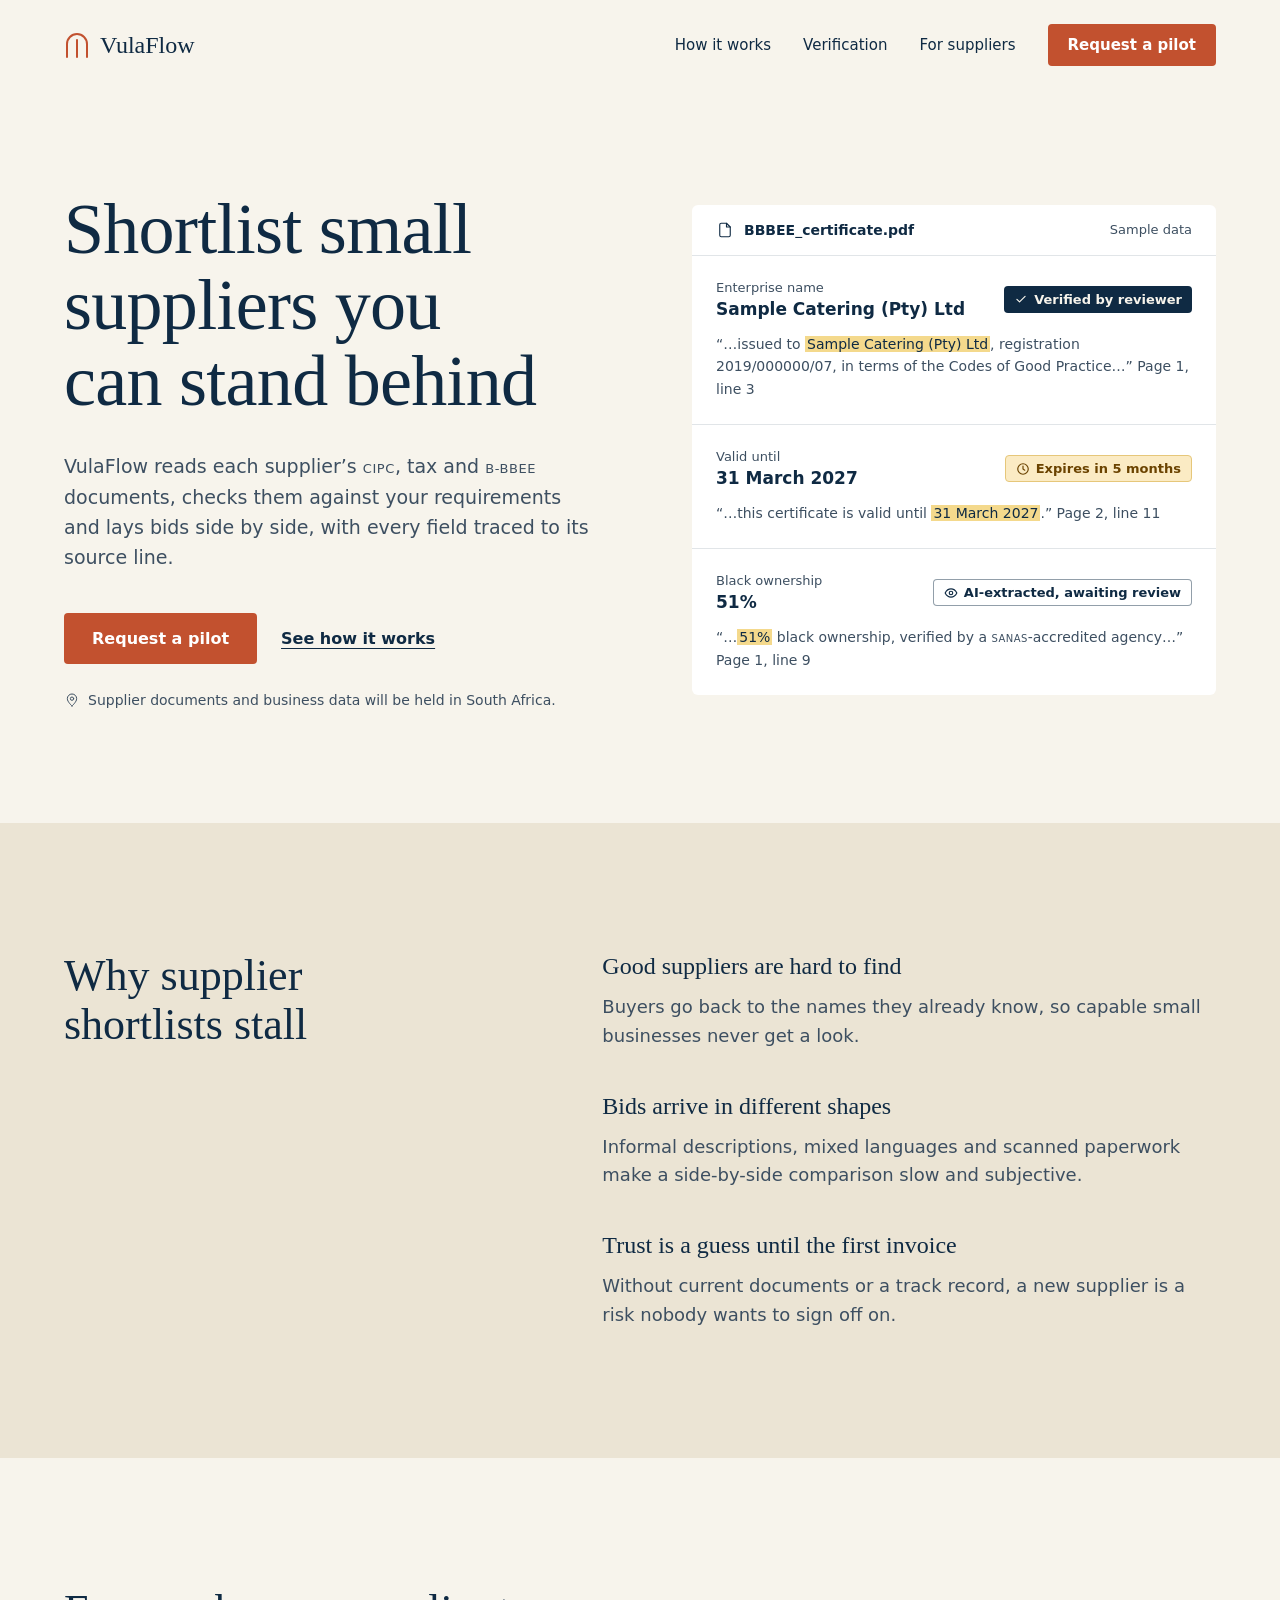
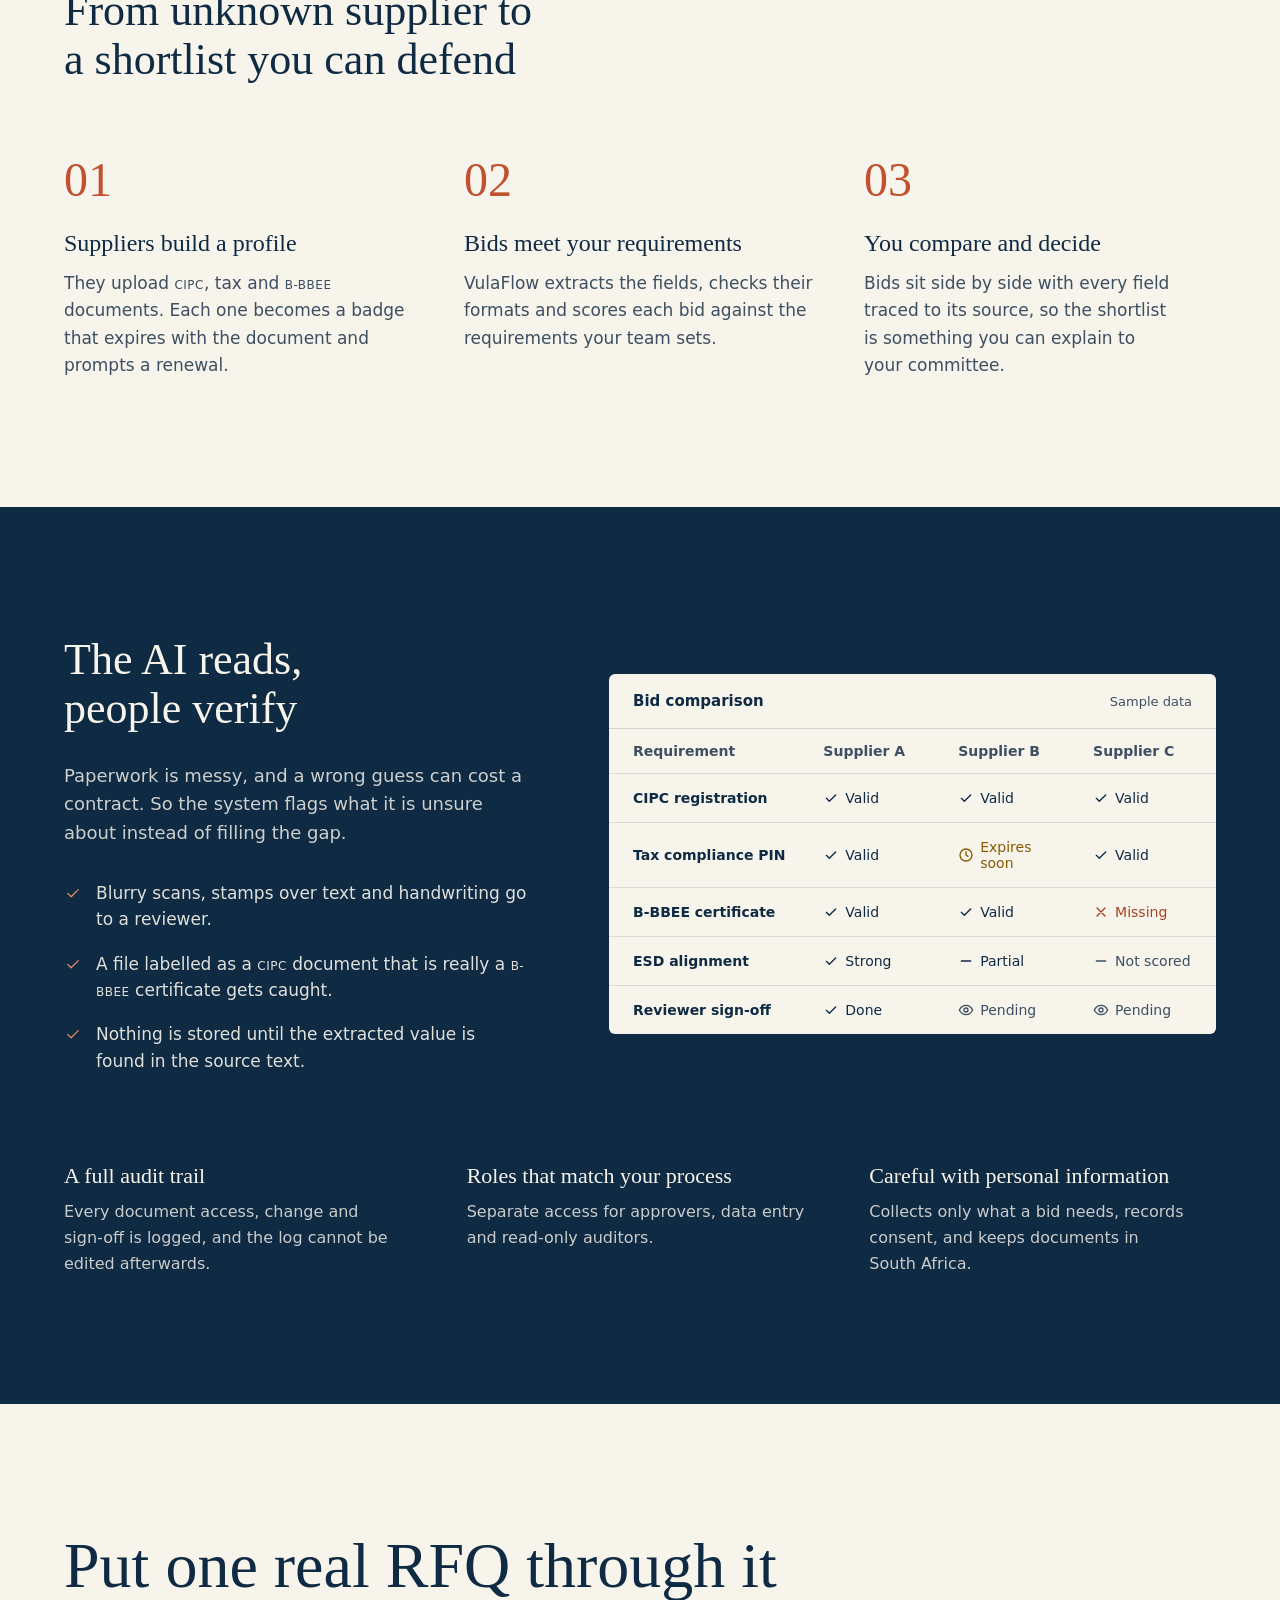
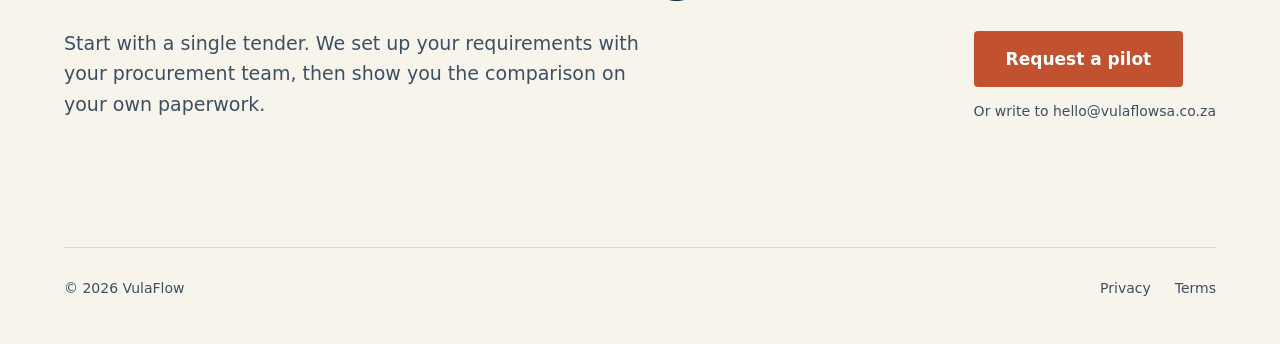
==== commit 4ca91955: "Refinement of the entire site" ====
--- a/buyers.html
+++ b/buyers.html
@@ -1,5 +1,5 @@
 <!doctype html>
-<html lang="en">
+<html lang="en-ZA">
 <head>
 <meta charset="utf-8">
 <meta name="viewport" content="width=device-width, initial-scale=1">
@@ -23,23 +23,24 @@
 <meta name="twitter:image" content="https://vulaflowsa.co.za/og-image.png">
 <link rel="icon" href="favicon.svg" type="image/svg+xml">
 <link rel="stylesheet" href="styles.css">
+<link rel="stylesheet" href="polish.css">
 <script src="motion.js"></script>
 </head>
 <body>
 <div style="width:100%;background:#F7F4EC;color:#0F2A43;font-family:var(--font-body)">
 
 <!-- NAV -->
-<header style="padding:0 clamp(20px,5vw,64px);border-bottom:1px solid rgba(15,42,67,0.14)">
+<header style="padding:0 clamp(20px,5vw,64px)">
 <div style="max-width:1200px;margin:0 auto;display:flex;flex-wrap:wrap;align-items:center;justify-content:space-between;gap:16px 32px;padding:24px 0">
 <a href="index.html" aria-label="VulaFlow home" style="display:flex;align-items:center;gap:10px">
 <svg width="26" height="28" viewBox="0 0 26 28" fill="none" stroke="#C2512F" stroke-width="2" stroke-linecap="round" stroke-linejoin="round" aria-hidden="true"><path d="M3 26V13a10 10 0 0 1 20 0v13"></path><path d="M13 26V9"></path></svg>
-<span style="font-family:var(--font-display);font-size:24px;font-weight:600;letter-spacing:-0.01em">VulaFlow</span>
+<span style="font-family:var(--font-display);font-size:24px;font-weight:600;letter-spacing:0">VulaFlow</span>
 </a>
 <nav aria-label="Main" style="display:flex;flex-wrap:wrap;align-items:center;gap:12px 32px;font-size:15px;font-weight:500">
 <a href="#how">How it works</a>
 <a href="#verify">Verification</a>
 <a href="suppliers.html">For suppliers</a>
-<a href="signup.html?type=buyer" style="background:var(--accent);color:#FFFFFF;padding:12px 20px;border-radius:4px;font-weight:600">Request a pilot</a>
+<a href="signup.html?type=buyer" style="background:var(--accent);color:#FFFFFF;padding:12px 20px;border-radius:4px;font-weight:600"><span class="t">Request a pilot</span></a>
 </nav>
 </div>
 </header>
@@ -48,64 +49,61 @@
 <section id="top" class="vt-buyer" style="padding:clamp(56px,8vw,112px) clamp(20px,5vw,64px) clamp(72px,9vw,128px)">
 <div style="max-width:1200px;margin:0 auto;display:flex;flex-wrap:wrap;align-items:center;gap:56px 64px">
 <div style="flex:1 1 480px;min-width:0;max-width:620px">
-<p style="margin:0 0 28px;font-size:13px;font-weight:600;letter-spacing:0.1em;text-transform:uppercase;color:#A8431F">For corporate procurement and ESD teams</p>
-<h1 style="margin:0;font-family:var(--font-display);font-weight:500;font-size:clamp(42px,6.2vw,72px);line-height:1.05;letter-spacing:-0.02em">Shortlist small suppliers you can <em style="font-style:normal;color:#A8431F">stand behind.</em></h1>
-<p style="margin:32px 0 0;font-size:19px;line-height:1.6;color:#3D4F61;max-width:560px">VulaFlow reads each supplier's CIPC, tax and B-BBEE documents, checks them against your requirements, and lays the bids side by side. Every field shows the line of the document it came from.</p>
+<h1 style="margin:0;font-family:var(--font-display);font-weight:500;font-size:clamp(42px,6.2vw,72px);line-height:1.05;letter-spacing:-0.01em">Shortlist small suppliers you can stand behind</h1>
+<p style="margin:32px 0 0;font-size:19px;line-height:1.6;color:#3D4F61;max-width:560px">VulaFlow reads each supplier’s <span class="ac">CIPC</span>, tax and <span class="ac">B-BBEE</span> documents, checks them against your requirements and lays bids side by side, with every field traced to its source line.</p>
 <div style="margin-top:40px;display:flex;flex-wrap:wrap;gap:16px 24px;align-items:center">
-<a href="signup.html?type=buyer" style="background:var(--accent);color:#FFFFFF;padding:16px 28px;border-radius:4px;font-size:16px;font-weight:600">Request a pilot</a>
-<a href="#how" style="font-size:16px;font-weight:600;padding:16px 0;border-bottom:1px solid #0F2A43">See how it works</a>
-</div>
-<p style="margin:28px 0 0;display:flex;align-items:center;gap:8px;font-size:14px;color:#4A5B6C"><svg width="16" height="16" viewBox="0 0 24 24" fill="none" stroke="currentColor" stroke-width="1.5" stroke-linecap="round" stroke-linejoin="round" aria-hidden="true"><path d="M12 21s7-6.2 7-11a7 7 0 0 0-14 0c0 4.8 7 11 7 11z"></path><circle cx="12" cy="10" r="2.5"></circle></svg>Supplier documents and business data will be held in South Africa.</p>
+<a href="signup.html?type=buyer" style="background:var(--accent);color:#FFFFFF;padding:16px 28px;border-radius:4px;font-size:16px;font-weight:600"><span class="t">Request a pilot</span></a>
+<a href="#how" style="font-size:16px;font-weight:600;padding:16px 0;text-decoration:underline;text-decoration-thickness:1px;text-underline-offset:.25em">See how it works</a>
+</div>
+<p style="margin:28px 0 0;display:flex;align-items:center;gap:8px;font-size:14px;color:#3D4F61"><svg width="16" height="16" viewBox="0 0 24 24" fill="none" stroke="currentColor" stroke-width="1.5" stroke-linecap="round" stroke-linejoin="round" aria-hidden="true"><path d="M12 21s7-6.2 7-11a7 7 0 0 0-14 0c0 4.8 7 11 7 11z"></path><circle cx="12" cy="10" r="2.5"></circle></svg>Supplier documents and business data will be held in South Africa.</p>
 </div>
 
 <!-- Product mock: extraction review -->
 <div style="flex:1 1 440px;min-width:0;max-width:560px">
-<div style="background:#FFFFFF;border:1px solid rgba(15,42,67,0.18);border-radius:6px">
+<div style="background:#FFFFFF;border-radius:6px">
 <div style="display:flex;align-items:center;justify-content:space-between;gap:12px;padding:16px 24px;border-bottom:1px solid rgba(15,42,67,0.12)">
 <div style="display:flex;align-items:center;gap:10px;font-size:14px;font-weight:600;min-width:0">
 <svg width="18" height="18" viewBox="0 0 24 24" fill="none" stroke="currentColor" stroke-width="1.5" stroke-linecap="round" stroke-linejoin="round" aria-hidden="true"><path d="M14 3H7a2 2 0 0 0-2 2v14a2 2 0 0 0 2 2h10a2 2 0 0 0 2-2V8z"></path><path d="M14 3v5h5"></path></svg>
-<span>BBBEE_certificate.pdf</span>
-</div>
-<span style="font-size:12px;color:#4A5B6C">Sample data</span>
+<span class="fn"><span class="fn-a">BBBEE_certificate</span><span class="fn-b">.pdf</span></span>
+</div>
+<span style="font-size:13px;color:#3D4F61">Sample data</span>
 </div>
 
 <div style="padding:24px;border-bottom:1px solid rgba(15,42,67,0.12)">
 <div style="display:flex;flex-wrap:wrap;align-items:center;justify-content:space-between;gap:8px 12px">
 <div>
-<div style="font-size:12px;font-weight:600;letter-spacing:0.06em;text-transform:uppercase;color:#4A5B6C">Enterprise name</div>
+<div style="font-size:13px;font-weight:500;color:#3D4F61">Enterprise name</div>
 <div style="margin-top:4px;font-size:17px;font-weight:600">Sample Catering (Pty) Ltd</div>
 </div>
-<span style="display:inline-flex;align-items:center;gap:6px;background:#0F2A43;color:#F7F4EC;font-size:12px;font-weight:600;padding:6px 10px;border-radius:999px">
-<svg width="14" height="14" viewBox="0 0 24 24" fill="none" stroke="currentColor" stroke-width="2" stroke-linecap="round" stroke-linejoin="round" aria-hidden="true"><path d="M5 12.5l4.5 4.5L19 7.5"></path></svg>
-Verified by reviewer</span>
-</div>
-<p style="margin:14px 0 0;font-size:14px;line-height:1.6;color:#3D4F61">“…issued to <mark>Sample Catering (Pty) Ltd</mark>, registration 2019/000000/07, in terms of the Codes of Good Practice…” <span style="color:#4A5B6C">Page 1, line 3</span></p>
+<span style="display:inline-flex;align-items:center;gap:6px;background:#0F2A43;color:#F7F4EC;font-size:13px;font-weight:600;padding:6px 10px;border-radius:4px">
+<svg width="14" height="14" viewBox="0 0 24 24" fill="none" stroke="currentColor" stroke-width="2" stroke-linecap="round" stroke-linejoin="round" aria-hidden="true"><path d="M5 12.5l4.5 4.5L19 7.5"></path></svg><span class="t">Verified by reviewer</span></span>
+</div>
+<p style="margin:14px 0 0;font-size:14px;line-height:1.6;color:#3D4F61">“…issued to <mark>Sample Catering (Pty) Ltd</mark>, registration 2019/000000/07, in terms of the Codes of Good Practice…” <span style="color:#3D4F61">Page 1, line 3</span></p>
 </div>
 
 <div style="padding:24px;border-bottom:1px solid rgba(15,42,67,0.12)">
 <div style="display:flex;flex-wrap:wrap;align-items:center;justify-content:space-between;gap:8px 12px">
 <div>
-<div style="font-size:12px;font-weight:600;letter-spacing:0.06em;text-transform:uppercase;color:#4A5B6C">Valid until</div>
+<div style="font-size:13px;font-weight:500;color:#3D4F61">Valid until</div>
 <div style="margin-top:4px;font-size:17px;font-weight:600;font-variant-numeric:tabular-nums">31 March 2027</div>
 </div>
-<span style="display:inline-flex;align-items:center;gap:6px;background:#FBEBC4;color:#6B4300;border:1px solid #E6C77A;font-size:12px;font-weight:600;padding:5px 10px;border-radius:999px">
+<span style="display:inline-flex;align-items:center;gap:6px;background:#FBEBC4;color:#6B4300;border:1px solid #E6C77A;font-size:13px;font-weight:600;padding:5px 10px;border-radius:4px">
 <svg width="14" height="14" viewBox="0 0 24 24" fill="none" stroke="currentColor" stroke-width="2" stroke-linecap="round" stroke-linejoin="round" aria-hidden="true"><circle cx="12" cy="12" r="9"></circle><path d="M12 7v5l3 2"></path></svg>
 Expires in 5 months</span>
 </div>
-<p style="margin:14px 0 0;font-size:14px;line-height:1.6;color:#3D4F61">“…this certificate is valid until <mark>31 March 2027</mark>.” <span style="color:#4A5B6C">Page 2, line 11</span></p>
+<p style="margin:14px 0 0;font-size:14px;line-height:1.6;color:#3D4F61">“…this certificate is valid until <mark>31 March 2027</mark>.” <span style="color:#3D4F61">Page 2, line 11</span></p>
 </div>
 
 <div style="padding:24px">
 <div style="display:flex;flex-wrap:wrap;align-items:center;justify-content:space-between;gap:8px 12px">
 <div>
-<div style="font-size:12px;font-weight:600;letter-spacing:0.06em;text-transform:uppercase;color:#4A5B6C">Black ownership</div>
+<div style="font-size:13px;font-weight:500;color:#3D4F61">Black ownership</div>
 <div style="margin-top:4px;font-size:17px;font-weight:600;font-variant-numeric:tabular-nums">51%</div>
 </div>
-<span style="display:inline-flex;align-items:center;gap:6px;background:#FFFFFF;color:#0F2A43;border:1px solid rgba(15,42,67,0.45);font-size:12px;font-weight:600;padding:5px 10px;border-radius:999px">
-<svg width="14" height="14" viewBox="0 0 24 24" fill="none" stroke="currentColor" stroke-width="2" stroke-linecap="round" stroke-linejoin="round" aria-hidden="true"><circle cx="12" cy="12" r="3"></circle><path d="M2 12s3.5-7 10-7 10 7 10 7-3.5 7-10 7S2 12 2 12z"></path></svg>
-AI-extracted, awaiting review</span>
-</div>
-<p style="margin:14px 0 0;font-size:14px;line-height:1.6;color:#3D4F61">“…<mark>51%</mark> black ownership, verified by a SANAS-accredited agency…” <span style="color:#4A5B6C">Page 1, line 9</span></p>
+<span style="display:inline-flex;align-items:center;gap:6px;background:#FFFFFF;color:#0F2A43;border:1px solid rgba(15,42,67,0.45);font-size:13px;font-weight:600;padding:5px 10px;border-radius:4px">
+<svg width="14" height="14" viewBox="0 0 24 24" fill="none" stroke="currentColor" stroke-width="2" stroke-linecap="round" stroke-linejoin="round" aria-hidden="true"><circle cx="12" cy="12" r="3"></circle><path d="M2 12s3.5-7 10-7 10 7 10 7-3.5 7-10 7S2 12 2 12z"></path></svg><span class="t">AI-extracted, awaiting review</span></span>
+</div>
+<p style="margin:14px 0 0;font-size:14px;line-height:1.6;color:#3D4F61">“…<mark>51%</mark> black ownership, verified by a <span class="ac">SANAS</span>-accredited agency…” <span style="color:#3D4F61">Page 1, line 9</span></p>
 </div>
 </div>
 </div>
@@ -116,20 +114,19 @@
 <section style="background:#EBE4D4;padding:clamp(72px,10vw,140px) clamp(20px,5vw,64px)">
 <div style="max-width:1200px;margin:0 auto;display:flex;flex-wrap:wrap;gap:48px 80px">
 <div style="flex:5 1 320px;min-width:0">
-<p style="margin:0 0 24px;font-size:13px;font-weight:600;letter-spacing:0.1em;text-transform:uppercase;color:#A8431F">The problem</p>
-<h2 style="margin:0;font-family:var(--font-display);font-weight:500;font-size:clamp(32px,4vw,44px);line-height:1.12;letter-spacing:-0.015em">Why supplier shortlists stall</h2>
+<h2 style="margin:0;font-family:var(--font-display);font-weight:500;font-size:clamp(32px,4vw,44px);line-height:1.12;letter-spacing:0">Why supplier shortlists stall</h2>
 </div>
 <div style="flex:7 1 420px;min-width:0;display:flex;flex-direction:column">
-<div style="padding:0 0 36px;border-bottom:1px solid rgba(15,42,67,0.22)">
-<h3 style="margin:0;font-family:var(--font-display);font-weight:500;font-size:24px;line-height:1.25">Good suppliers are hard to find.</h3>
+<div style="padding:0 0 20px">
+<h3 style="margin:0;font-family:var(--font-display);font-weight:500;font-size:clamp(20px,2.2vw,24px);line-height:1.25">Good suppliers are hard to find</h3>
 <p style="margin:12px 0 0;font-size:18px;line-height:1.6;color:#3D4F61;max-width:640px">Buyers go back to the names they already know, so capable small businesses never get a look.</p>
 </div>
-<div style="padding:36px 0;border-bottom:1px solid rgba(15,42,67,0.22)">
-<h3 style="margin:0;font-family:var(--font-display);font-weight:500;font-size:24px;line-height:1.25">Bids arrive in different shapes.</h3>
+<div style="padding:20px 0">
+<h3 style="margin:0;font-family:var(--font-display);font-weight:500;font-size:clamp(20px,2.2vw,24px);line-height:1.25">Bids arrive in different shapes</h3>
 <p style="margin:12px 0 0;font-size:18px;line-height:1.6;color:#3D4F61;max-width:640px">Informal descriptions, mixed languages and scanned paperwork make a side-by-side comparison slow and subjective.</p>
 </div>
-<div style="padding:36px 0 0">
-<h3 style="margin:0;font-family:var(--font-display);font-weight:500;font-size:24px;line-height:1.25">Trust is a guess until the first invoice.</h3>
+<div style="padding:20px 0 0">
+<h3 style="margin:0;font-family:var(--font-display);font-weight:500;font-size:clamp(20px,2.2vw,24px);line-height:1.25">Trust is a guess until the first invoice</h3>
 <p style="margin:12px 0 0;font-size:18px;line-height:1.6;color:#3D4F61;max-width:640px">Without current documents or a track record, a new supplier is a risk nobody wants to sign off on.</p>
 </div>
 </div>
@@ -139,22 +136,21 @@
 <!-- HOW IT WORKS -->
 <section id="how" style="padding:clamp(72px,10vw,140px) clamp(20px,5vw,64px)">
 <div style="max-width:1200px;margin:0 auto">
-<p style="margin:0 0 24px;font-size:13px;font-weight:600;letter-spacing:0.1em;text-transform:uppercase;color:#A8431F">How it works</p>
-<h2 style="margin:0;font-family:var(--font-display);font-weight:500;font-size:clamp(32px,4vw,44px);line-height:1.12;letter-spacing:-0.015em;max-width:760px">From unknown supplier to a shortlist you can defend.</h2>
+<h2 style="margin:0;font-family:var(--font-display);font-weight:500;font-size:clamp(32px,4vw,44px);line-height:1.12;letter-spacing:0;max-width:760px">From unknown supplier to a shortlist you can defend</h2>
 <div style="margin-top:72px;display:flex;flex-wrap:wrap;gap:48px 48px">
-<div style="flex:1 1 280px;min-width:0;border-top:1px solid #0F2A43;padding-top:24px">
+<div style="flex:1 1 280px;min-width:0">
 <div style="font-family:var(--font-display);font-size:48px;line-height:1;font-weight:500;color:var(--accent);font-variant-numeric:tabular-nums">01</div>
-<h3 style="margin:24px 0 0;font-family:var(--font-display);font-weight:500;font-size:24px;line-height:1.25">Suppliers build a profile.</h3>
-<p style="margin:12px 0 0;font-size:17px;line-height:1.6;color:#3D4F61">They upload CIPC, tax and B-BBEE documents. Each one becomes a badge that expires with the document and prompts a renewal.</p>
-</div>
-<div style="flex:1 1 280px;min-width:0;border-top:1px solid #0F2A43;padding-top:24px">
+<h3 class="ct" style="margin:24px 0 0;font-family:var(--font-display);font-weight:500;font-size:clamp(20px,2.2vw,24px);line-height:1.25">Suppliers build a profile</h3>
+<p style="margin:12px 0 0;font-size:17px;line-height:1.6;color:#3D4F61">They upload <span class="ac">CIPC</span>, tax and <span class="ac">B-BBEE</span> documents. Each one becomes a badge that expires with the document and prompts a renewal.</p>
+</div>
+<div style="flex:1 1 280px;min-width:0">
 <div style="font-family:var(--font-display);font-size:48px;line-height:1;font-weight:500;color:var(--accent);font-variant-numeric:tabular-nums">02</div>
-<h3 style="margin:24px 0 0;font-family:var(--font-display);font-weight:500;font-size:24px;line-height:1.25">Bids meet your requirements.</h3>
+<h3 class="ct" style="margin:24px 0 0;font-family:var(--font-display);font-weight:500;font-size:clamp(20px,2.2vw,24px);line-height:1.25">Bids meet your requirements</h3>
 <p style="margin:12px 0 0;font-size:17px;line-height:1.6;color:#3D4F61">VulaFlow extracts the fields, checks their formats and scores each bid against the requirements your team sets.</p>
 </div>
-<div style="flex:1 1 280px;min-width:0;border-top:1px solid #0F2A43;padding-top:24px">
+<div style="flex:1 1 280px;min-width:0">
 <div style="font-family:var(--font-display);font-size:48px;line-height:1;font-weight:500;color:var(--accent);font-variant-numeric:tabular-nums">03</div>
-<h3 style="margin:24px 0 0;font-family:var(--font-display);font-weight:500;font-size:24px;line-height:1.25">You compare and decide.</h3>
+<h3 class="ct" style="margin:24px 0 0;font-family:var(--font-display);font-weight:500;font-size:clamp(20px,2.2vw,24px);line-height:1.25">You compare and decide</h3>
 <p style="margin:12px 0 0;font-size:17px;line-height:1.6;color:#3D4F61">Bids sit side by side with every field traced to its source, so the shortlist is something you can explain to your committee.</p>
 </div>
 </div>
@@ -165,12 +161,11 @@
 <section id="verify" style="background:#0F2A43;color:#F7F4EC;padding:clamp(72px,10vw,140px) clamp(20px,5vw,64px)">
 <div style="max-width:1200px;margin:0 auto;display:flex;flex-wrap:wrap;align-items:center;gap:56px 80px">
 <div style="flex:5 1 360px;min-width:0">
-<p style="margin:0 0 24px;font-size:13px;font-weight:600;letter-spacing:0.1em;text-transform:uppercase;color:#E58A66">Built for trust</p>
-<h2 style="margin:0;font-family:var(--font-display);font-weight:500;font-size:clamp(32px,4vw,44px);line-height:1.12;letter-spacing:-0.015em">The AI reads. People verify.</h2>
+<h2 style="margin:0;font-family:var(--font-display);font-weight:500;font-size:clamp(32px,4vw,44px);line-height:1.12;letter-spacing:0">The AI reads, people verify</h2>
 <p style="margin:28px 0 0;font-size:18px;line-height:1.6;color:rgba(247,244,236,0.82)">Paperwork is messy, and a wrong guess can cost a contract. So the system flags what it is unsure about instead of filling the gap.</p>
 <ul style="margin:32px 0 0;padding:0;list-style:none;display:flex;flex-direction:column;gap:18px;font-size:17px;line-height:1.55;color:rgba(247,244,236,0.9)">
 <li style="display:flex;gap:14px"><span style="color:#E58A66;flex:none;padding-top:3px"><svg width="18" height="18" viewBox="0 0 24 24" fill="none" stroke="currentColor" stroke-width="1.75" stroke-linecap="round" stroke-linejoin="round" aria-hidden="true"><path d="M5 12.5l4.5 4.5L19 7.5"></path></svg></span><span>Blurry scans, stamps over text and handwriting go to a reviewer.</span></li>
-<li style="display:flex;gap:14px"><span style="color:#E58A66;flex:none;padding-top:3px"><svg width="18" height="18" viewBox="0 0 24 24" fill="none" stroke="currentColor" stroke-width="1.75" stroke-linecap="round" stroke-linejoin="round" aria-hidden="true"><path d="M5 12.5l4.5 4.5L19 7.5"></path></svg></span><span>A file labelled as a CIPC document that is really a B-BBEE certificate gets caught.</span></li>
+<li style="display:flex;gap:14px"><span style="color:#E58A66;flex:none;padding-top:3px"><svg width="18" height="18" viewBox="0 0 24 24" fill="none" stroke="currentColor" stroke-width="1.75" stroke-linecap="round" stroke-linejoin="round" aria-hidden="true"><path d="M5 12.5l4.5 4.5L19 7.5"></path></svg></span><span>A file labelled as a <span class="ac">CIPC</span> document that is really a <span class="ac">B-BBEE</span> certificate gets caught.</span></li>
 <li style="display:flex;gap:14px"><span style="color:#E58A66;flex:none;padding-top:3px"><svg width="18" height="18" viewBox="0 0 24 24" fill="none" stroke="currentColor" stroke-width="1.75" stroke-linecap="round" stroke-linejoin="round" aria-hidden="true"><path d="M5 12.5l4.5 4.5L19 7.5"></path></svg></span><span>Nothing is stored until the extracted value is found in the source text.</span></li>
 </ul>
 </div>
@@ -181,9 +176,9 @@
 <div style="min-width:520px">
 <div style="display:flex;align-items:center;justify-content:space-between;padding:18px 24px;border-bottom:1px solid rgba(15,42,67,0.16)">
 <span style="font-size:15px;font-weight:600">Bid comparison</span>
-<span style="font-size:12px;color:#4A5B6C">Sample data</span>
-</div>
-<div style="display:grid;grid-template-columns:1.5fr 1fr 1fr 1fr;gap:0;font-size:13px;font-weight:600;letter-spacing:0.04em;text-transform:uppercase;color:#4A5B6C">
+<span style="font-size:13px;color:#3D4F61">Sample data</span>
+</div>
+<div style="display:grid;grid-template-columns:1.5fr 1fr 1fr 1fr;gap:0;font-size:14px;font-weight:600;color:#3D4F61">
 <div style="padding:14px 24px">Requirement</div>
 <div style="padding:14px 12px">Supplier A</div>
 <div style="padding:14px 12px">Supplier B</div>
@@ -192,37 +187,37 @@
 
 <div style="display:grid;grid-template-columns:1.5fr 1fr 1fr 1fr;align-items:center;border-top:1px solid rgba(15,42,67,0.12);font-size:14px">
 <div style="padding:16px 24px;font-weight:600">CIPC registration</div>
-<div style="padding:16px 12px;display:flex;align-items:center;gap:6px"><svg width="16" height="16" viewBox="0 0 24 24" fill="none" stroke="currentColor" stroke-width="2" stroke-linecap="round" stroke-linejoin="round" aria-hidden="true"><path d="M5 12.5l4.5 4.5L19 7.5"></path></svg>Valid</div>
-<div style="padding:16px 12px;display:flex;align-items:center;gap:6px"><svg width="16" height="16" viewBox="0 0 24 24" fill="none" stroke="currentColor" stroke-width="2" stroke-linecap="round" stroke-linejoin="round" aria-hidden="true"><path d="M5 12.5l4.5 4.5L19 7.5"></path></svg>Valid</div>
-<div style="padding:16px 12px;display:flex;align-items:center;gap:6px"><svg width="16" height="16" viewBox="0 0 24 24" fill="none" stroke="currentColor" stroke-width="2" stroke-linecap="round" stroke-linejoin="round" aria-hidden="true"><path d="M5 12.5l4.5 4.5L19 7.5"></path></svg>Valid</div>
+<div style="padding:16px 12px;display:flex;align-items:center;gap:6px"><svg width="16" height="16" viewBox="0 0 24 24" fill="none" stroke="currentColor" stroke-width="2" stroke-linecap="round" stroke-linejoin="round" aria-hidden="true"><path d="M5 12.5l4.5 4.5L19 7.5"></path></svg><span class="t">Valid</span></div>
+<div style="padding:16px 12px;display:flex;align-items:center;gap:6px"><svg width="16" height="16" viewBox="0 0 24 24" fill="none" stroke="currentColor" stroke-width="2" stroke-linecap="round" stroke-linejoin="round" aria-hidden="true"><path d="M5 12.5l4.5 4.5L19 7.5"></path></svg><span class="t">Valid</span></div>
+<div style="padding:16px 12px;display:flex;align-items:center;gap:6px"><svg width="16" height="16" viewBox="0 0 24 24" fill="none" stroke="currentColor" stroke-width="2" stroke-linecap="round" stroke-linejoin="round" aria-hidden="true"><path d="M5 12.5l4.5 4.5L19 7.5"></path></svg><span class="t">Valid</span></div>
 </div>
 
 <div style="display:grid;grid-template-columns:1.5fr 1fr 1fr 1fr;align-items:center;border-top:1px solid rgba(15,42,67,0.12);font-size:14px">
 <div style="padding:16px 24px;font-weight:600">Tax compliance PIN</div>
-<div style="padding:16px 12px;display:flex;align-items:center;gap:6px"><svg width="16" height="16" viewBox="0 0 24 24" fill="none" stroke="currentColor" stroke-width="2" stroke-linecap="round" stroke-linejoin="round" aria-hidden="true"><path d="M5 12.5l4.5 4.5L19 7.5"></path></svg>Valid</div>
-<div style="padding:16px 12px;display:flex;align-items:center;gap:6px;color:#8A5A00"><svg width="16" height="16" viewBox="0 0 24 24" fill="none" stroke="currentColor" stroke-width="2" stroke-linecap="round" stroke-linejoin="round" aria-hidden="true"><circle cx="12" cy="12" r="9"></circle><path d="M12 7v5l3 2"></path></svg>Expires soon</div>
-<div style="padding:16px 12px;display:flex;align-items:center;gap:6px"><svg width="16" height="16" viewBox="0 0 24 24" fill="none" stroke="currentColor" stroke-width="2" stroke-linecap="round" stroke-linejoin="round" aria-hidden="true"><path d="M5 12.5l4.5 4.5L19 7.5"></path></svg>Valid</div>
+<div style="padding:16px 12px;display:flex;align-items:center;gap:6px"><svg width="16" height="16" viewBox="0 0 24 24" fill="none" stroke="currentColor" stroke-width="2" stroke-linecap="round" stroke-linejoin="round" aria-hidden="true"><path d="M5 12.5l4.5 4.5L19 7.5"></path></svg><span class="t">Valid</span></div>
+<div style="padding:16px 12px;display:flex;align-items:center;gap:6px;color:#8A5A00"><svg width="16" height="16" viewBox="0 0 24 24" fill="none" stroke="currentColor" stroke-width="2" stroke-linecap="round" stroke-linejoin="round" aria-hidden="true"><circle cx="12" cy="12" r="9"></circle><path d="M12 7v5l3 2"></path></svg><span class="t">Expires soon</span></div>
+<div style="padding:16px 12px;display:flex;align-items:center;gap:6px"><svg width="16" height="16" viewBox="0 0 24 24" fill="none" stroke="currentColor" stroke-width="2" stroke-linecap="round" stroke-linejoin="round" aria-hidden="true"><path d="M5 12.5l4.5 4.5L19 7.5"></path></svg><span class="t">Valid</span></div>
 </div>
 
 <div style="display:grid;grid-template-columns:1.5fr 1fr 1fr 1fr;align-items:center;border-top:1px solid rgba(15,42,67,0.12);font-size:14px">
 <div style="padding:16px 24px;font-weight:600">B-BBEE certificate</div>
-<div style="padding:16px 12px;display:flex;align-items:center;gap:6px"><svg width="16" height="16" viewBox="0 0 24 24" fill="none" stroke="currentColor" stroke-width="2" stroke-linecap="round" stroke-linejoin="round" aria-hidden="true"><path d="M5 12.5l4.5 4.5L19 7.5"></path></svg>Valid</div>
-<div style="padding:16px 12px;display:flex;align-items:center;gap:6px"><svg width="16" height="16" viewBox="0 0 24 24" fill="none" stroke="currentColor" stroke-width="2" stroke-linecap="round" stroke-linejoin="round" aria-hidden="true"><path d="M5 12.5l4.5 4.5L19 7.5"></path></svg>Valid</div>
-<div style="padding:16px 12px;display:flex;align-items:center;gap:6px;color:#A8431F"><svg width="16" height="16" viewBox="0 0 24 24" fill="none" stroke="currentColor" stroke-width="2" stroke-linecap="round" stroke-linejoin="round" aria-hidden="true"><path d="M6 6l12 12M18 6L6 18"></path></svg>Missing</div>
+<div style="padding:16px 12px;display:flex;align-items:center;gap:6px"><svg width="16" height="16" viewBox="0 0 24 24" fill="none" stroke="currentColor" stroke-width="2" stroke-linecap="round" stroke-linejoin="round" aria-hidden="true"><path d="M5 12.5l4.5 4.5L19 7.5"></path></svg><span class="t">Valid</span></div>
+<div style="padding:16px 12px;display:flex;align-items:center;gap:6px"><svg width="16" height="16" viewBox="0 0 24 24" fill="none" stroke="currentColor" stroke-width="2" stroke-linecap="round" stroke-linejoin="round" aria-hidden="true"><path d="M5 12.5l4.5 4.5L19 7.5"></path></svg><span class="t">Valid</span></div>
+<div style="padding:16px 12px;display:flex;align-items:center;gap:6px;color:#A8431F"><svg width="16" height="16" viewBox="0 0 24 24" fill="none" stroke="currentColor" stroke-width="2" stroke-linecap="round" stroke-linejoin="round" aria-hidden="true"><path d="M6 6l12 12M18 6L6 18"></path></svg><span class="t">Missing</span></div>
 </div>
 
 <div style="display:grid;grid-template-columns:1.5fr 1fr 1fr 1fr;align-items:center;border-top:1px solid rgba(15,42,67,0.12);font-size:14px">
 <div style="padding:16px 24px;font-weight:600">ESD alignment</div>
-<div style="padding:16px 12px;display:flex;align-items:center;gap:6px"><svg width="16" height="16" viewBox="0 0 24 24" fill="none" stroke="currentColor" stroke-width="2" stroke-linecap="round" stroke-linejoin="round" aria-hidden="true"><path d="M5 12.5l4.5 4.5L19 7.5"></path></svg>Strong</div>
-<div style="padding:16px 12px;display:flex;align-items:center;gap:6px"><svg width="16" height="16" viewBox="0 0 24 24" fill="none" stroke="currentColor" stroke-width="2" stroke-linecap="round" stroke-linejoin="round" aria-hidden="true"><path d="M5 12h14"></path></svg>Partial</div>
-<div style="padding:16px 12px;display:flex;align-items:center;gap:6px;color:#4A5B6C"><svg width="16" height="16" viewBox="0 0 24 24" fill="none" stroke="currentColor" stroke-width="2" stroke-linecap="round" stroke-linejoin="round" aria-hidden="true"><path d="M5 12h14"></path></svg>Not scored</div>
+<div style="padding:16px 12px;display:flex;align-items:center;gap:6px"><svg width="16" height="16" viewBox="0 0 24 24" fill="none" stroke="currentColor" stroke-width="2" stroke-linecap="round" stroke-linejoin="round" aria-hidden="true"><path d="M5 12.5l4.5 4.5L19 7.5"></path></svg><span class="t">Strong</span></div>
+<div style="padding:16px 12px;display:flex;align-items:center;gap:6px"><svg width="16" height="16" viewBox="0 0 24 24" fill="none" stroke="currentColor" stroke-width="2" stroke-linecap="round" stroke-linejoin="round" aria-hidden="true"><path d="M5 12h14"></path></svg><span class="t">Partial</span></div>
+<div style="padding:16px 12px;display:flex;align-items:center;gap:6px;color:#3D4F61"><svg width="16" height="16" viewBox="0 0 24 24" fill="none" stroke="currentColor" stroke-width="2" stroke-linecap="round" stroke-linejoin="round" aria-hidden="true"><path d="M5 12h14"></path></svg><span class="t">Not scored</span></div>
 </div>
 
 <div style="display:grid;grid-template-columns:1.5fr 1fr 1fr 1fr;align-items:center;border-top:1px solid rgba(15,42,67,0.12);font-size:14px">
 <div style="padding:16px 24px;font-weight:600">Reviewer sign-off</div>
-<div style="padding:16px 12px;display:flex;align-items:center;gap:6px"><svg width="16" height="16" viewBox="0 0 24 24" fill="none" stroke="currentColor" stroke-width="2" stroke-linecap="round" stroke-linejoin="round" aria-hidden="true"><path d="M5 12.5l4.5 4.5L19 7.5"></path></svg>Done</div>
-<div style="padding:16px 12px;display:flex;align-items:center;gap:6px;color:#4A5B6C"><svg width="16" height="16" viewBox="0 0 24 24" fill="none" stroke="currentColor" stroke-width="2" stroke-linecap="round" stroke-linejoin="round" aria-hidden="true"><circle cx="12" cy="12" r="3"></circle><path d="M2 12s3.5-7 10-7 10 7 10 7-3.5 7-10 7S2 12 2 12z"></path></svg>Pending</div>
-<div style="padding:16px 12px;display:flex;align-items:center;gap:6px;color:#4A5B6C"><svg width="16" height="16" viewBox="0 0 24 24" fill="none" stroke="currentColor" stroke-width="2" stroke-linecap="round" stroke-linejoin="round" aria-hidden="true"><circle cx="12" cy="12" r="3"></circle><path d="M2 12s3.5-7 10-7 10 7 10 7-3.5 7-10 7S2 12 2 12z"></path></svg>Pending</div>
+<div style="padding:16px 12px;display:flex;align-items:center;gap:6px"><svg width="16" height="16" viewBox="0 0 24 24" fill="none" stroke="currentColor" stroke-width="2" stroke-linecap="round" stroke-linejoin="round" aria-hidden="true"><path d="M5 12.5l4.5 4.5L19 7.5"></path></svg><span class="t">Done</span></div>
+<div style="padding:16px 12px;display:flex;align-items:center;gap:6px;color:#3D4F61"><svg width="16" height="16" viewBox="0 0 24 24" fill="none" stroke="currentColor" stroke-width="2" stroke-linecap="round" stroke-linejoin="round" aria-hidden="true"><circle cx="12" cy="12" r="3"></circle><path d="M2 12s3.5-7 10-7 10 7 10 7-3.5 7-10 7S2 12 2 12z"></path></svg><span class="t">Pending</span></div>
+<div style="padding:16px 12px;display:flex;align-items:center;gap:6px;color:#3D4F61"><svg width="16" height="16" viewBox="0 0 24 24" fill="none" stroke="currentColor" stroke-width="2" stroke-linecap="round" stroke-linejoin="round" aria-hidden="true"><circle cx="12" cy="12" r="3"></circle><path d="M2 12s3.5-7 10-7 10 7 10 7-3.5 7-10 7S2 12 2 12z"></path></svg><span class="t">Pending</span></div>
 </div>
 </div>
 </div>
@@ -230,19 +225,18 @@
 </div>
 
 <!-- Governance row -->
-<div style="max-width:1200px;margin:clamp(56px,7vw,88px) auto 0;border-top:1px solid rgba(247,244,236,0.24);padding-top:48px">
-<p style="margin:0 0 32px;font-size:13px;font-weight:600;letter-spacing:0.1em;text-transform:uppercase;color:#E58A66">Governance</p>
+<div style="max-width:1200px;margin:clamp(56px,7vw,88px) auto 0">
 <div style="display:flex;flex-wrap:wrap;gap:40px 56px">
 <div style="flex:1 1 260px;min-width:0">
-<h3 style="margin:0;font-family:var(--font-display);font-weight:500;font-size:22px;line-height:1.25">A full audit trail.</h3>
+<h3 class="ct" style="margin:0;font-family:var(--font-display);font-weight:500;font-size:clamp(19px,2vw,22px);line-height:1.25">A full audit trail</h3>
 <p style="margin:10px 0 0;font-size:16px;line-height:1.6;color:rgba(247,244,236,0.8)">Every document access, change and sign-off is logged, and the log cannot be edited afterwards.</p>
 </div>
 <div style="flex:1 1 260px;min-width:0">
-<h3 style="margin:0;font-family:var(--font-display);font-weight:500;font-size:22px;line-height:1.25">Roles that match your process.</h3>
+<h3 class="ct" style="margin:0;font-family:var(--font-display);font-weight:500;font-size:clamp(19px,2vw,22px);line-height:1.25">Roles that match your process</h3>
 <p style="margin:10px 0 0;font-size:16px;line-height:1.6;color:rgba(247,244,236,0.8)">Separate access for approvers, data entry and read-only auditors.</p>
 </div>
 <div style="flex:1 1 260px;min-width:0">
-<h3 style="margin:0;font-family:var(--font-display);font-weight:500;font-size:22px;line-height:1.25">Careful with personal information.</h3>
+<h3 class="ct" style="margin:0;font-family:var(--font-display);font-weight:500;font-size:clamp(19px,2vw,22px);line-height:1.25">Careful with personal information</h3>
 <p style="margin:10px 0 0;font-size:16px;line-height:1.6;color:rgba(247,244,236,0.8)">Collects only what a bid needs, records consent, and keeps documents in South Africa.</p>
 </div>
 </div>
@@ -253,21 +247,21 @@
 <section id="pilot" style="padding:clamp(72px,10vw,140px) clamp(20px,5vw,64px)">
 <div style="max-width:1200px;margin:0 auto;display:flex;flex-wrap:wrap;align-items:flex-end;justify-content:space-between;gap:40px 64px">
 <div style="flex:1 1 520px;min-width:0;max-width:760px">
-<h2 style="margin:0;font-family:var(--font-display);font-weight:500;font-size:clamp(38px,5.4vw,64px);line-height:1.06;letter-spacing:-0.02em">Put one real RFQ through it.</h2>
+<h2 style="margin:0;font-family:var(--font-display);font-weight:500;font-size:clamp(38px,5.4vw,64px);line-height:1.06;letter-spacing:0">Put one real RFQ through it</h2>
 <p style="margin:28px 0 0;font-size:19px;line-height:1.6;color:#3D4F61;max-width:600px">Start with a single tender. We set up your requirements with your procurement team, then show you the comparison on your own paperwork.</p>
 </div>
 <div style="flex:0 1 auto">
-<a href="signup.html?type=buyer" style="display:inline-block;background:var(--accent);color:#FFFFFF;padding:18px 32px;border-radius:4px;font-size:17px;font-weight:600">Request a pilot</a>
-<p style="margin:16px 0 0;font-size:14px;color:#4A5B6C">Or write to hello@vulaflowsa.co.za</p>
+<a href="signup.html?type=buyer" style="display:inline-block;background:var(--accent);color:#FFFFFF;padding:18px 32px;border-radius:4px;font-size:17px;font-weight:600"><span class="t">Request a pilot</span></a>
+<p style="margin:16px 0 0;font-size:14px;color:#3D4F61">Or write to hello@vulaflowsa.co.za</p>
 </div>
 </div>
 </section>
 
 <!-- FOOTER -->
 <footer style="padding:0 clamp(20px,5vw,64px)">
-<div style="max-width:1200px;margin:0 auto;border-top:1px solid rgba(15,42,67,0.14);padding:32px 0 48px;display:flex;flex-wrap:wrap;align-items:center;justify-content:space-between;gap:16px 32px;font-size:14px;color:#4A5B6C">
+<div style="max-width:1200px;margin:0 auto;border-top:1px solid rgba(15,42,67,0.14);padding:32px 0 48px;display:flex;flex-wrap:wrap;align-items:center;justify-content:space-between;gap:16px 32px;font-size:14px;color:#3D4F61">
 <span>© 2026 VulaFlow</span>
-<span style="display:flex;gap:24px"><a href="privacy.html">Privacy</a></span>
+<span style="display:flex;gap:24px"><a href="privacy.html">Privacy</a><a href="terms.html">Terms</a></span>
 </div>
 </footer>
 
--- a/styles.css
+++ b/styles.css
@@ -13,7 +13,7 @@
   --font-body:'ITC Avant Garde Gothic','Avant Garde','Jost',system-ui,sans-serif;
 }
 /* Caprasimo has one weight, so stop the browser faking a bold. Remove this rule once Cooper BT files are added. */
-[style*="var(--font-display)"],.serif,.doc h2,.door h2{font-weight:400 !important;font-synthesis:none}
+[style*="var(--font-display)"],.serif,.doc h2,.door h2,.wordmark,.vdoor h2,.mid h1{font-weight:400 !important;font-synthesis:none}
 /* LICENSED FONTS: uncomment and match the file names to what you upload.
 @font-face{font-family:'ITC Avant Garde Gothic';src:url(fonts/AvantGarde-Book.woff2) format('woff2');font-weight:400;font-display:swap}
 @font-face{font-family:'ITC Avant Garde Gothic';src:url(fonts/AvantGarde-Medium.woff2) format('woff2');font-weight:500;font-display:swap}
@@ -27,6 +27,9 @@
   --sand:#EBE4D4;
   --ink:#0F2A43;
   --terracotta-dark:#A8431F;
+  --accent-light:#E58A66;
+  --on-ink:rgba(247,244,236,.88);
+  --glow:#FFF3DA;
 }
 html{scroll-behavior:smooth}
 *{box-sizing:border-box}
@@ -106,3 +109,18 @@
 @keyframes vt-round-off{from{border-radius:999px 999px 6px 6px}to{border-radius:0}}
 @keyframes vt-round-on{from{border-radius:0}to{border-radius:999px 999px 6px 6px}}
 @media print{.reveal{opacity:1 !important;transform:none !important}}
+
+/* Arrival after a door opens: the page starts as the same warm light and clears away.
+   The class is added by motion.js only when motion is allowed. */
+@media (prefers-reduced-motion:no-preference){
+  html.door-arrive::before{
+    content:"";position:fixed;inset:0;z-index:9999;background:var(--glow);pointer-events:none;
+    animation:vf-arrive .75s cubic-bezier(.3,.6,.2,1) .05s both
+  }
+  @keyframes vf-arrive{from{opacity:1}to{opacity:0}}
+}
+
+/* Superscript and subscript must not inflate the line height */
+sup,sub{line-height:0;font-size:.75em;vertical-align:baseline;position:relative}
+sup{top:-.45em}
+sub{top:.2em}
--- a/polish.css
+++ b/polish.css
@@ -0,0 +1,28 @@
+/* polish.css: load AFTER styles.css */
+
+/* Headings: balanced wrapping, no hyphenation. Body copy: hyphenate narrow columns, avoid orphans. */
+h1,h2,h3{text-wrap:balance;hyphens:manual}
+p,li{text-wrap:pretty;hyphens:auto;-webkit-hyphens:auto;overflow-wrap:break-word}
+
+/* Sup/sub never inflate line height */
+sup,sub{font-size:.75em;line-height:0;position:relative;vertical-align:baseline}
+sup{top:-.4em}
+sub{bottom:-.2em}
+
+/* Underlines clear descenders */
+.doc a,.consent a,.lnk{text-decoration-line:underline;text-decoration-thickness:1px;text-underline-offset:.2em;text-decoration-skip-ink:auto}
+
+/* Acronyms in body copy sit at x-height */
+.ac{font-variant-caps:all-small-caps;letter-spacing:.03em}
+
+/* Optical centring for button and badge labels */
+.t{display:block}
+@supports (text-box:trim-both cap alphabetic){.t{text-box:trim-both cap alphabetic}}
+
+/* Middle-preserving filename truncation: ellipsis on the name, extension always visible */
+.fn{display:flex;min-width:0}
+.fn-a{min-width:0;overflow:hidden;text-overflow:ellipsis;white-space:nowrap}
+.fn-b{flex:none}
+
+/* Card titles: cap at 3 lines so grid rows stay aligned */
+.ct{display:-webkit-box;-webkit-box-orient:vertical;-webkit-line-clamp:3;line-clamp:3;overflow:hidden}
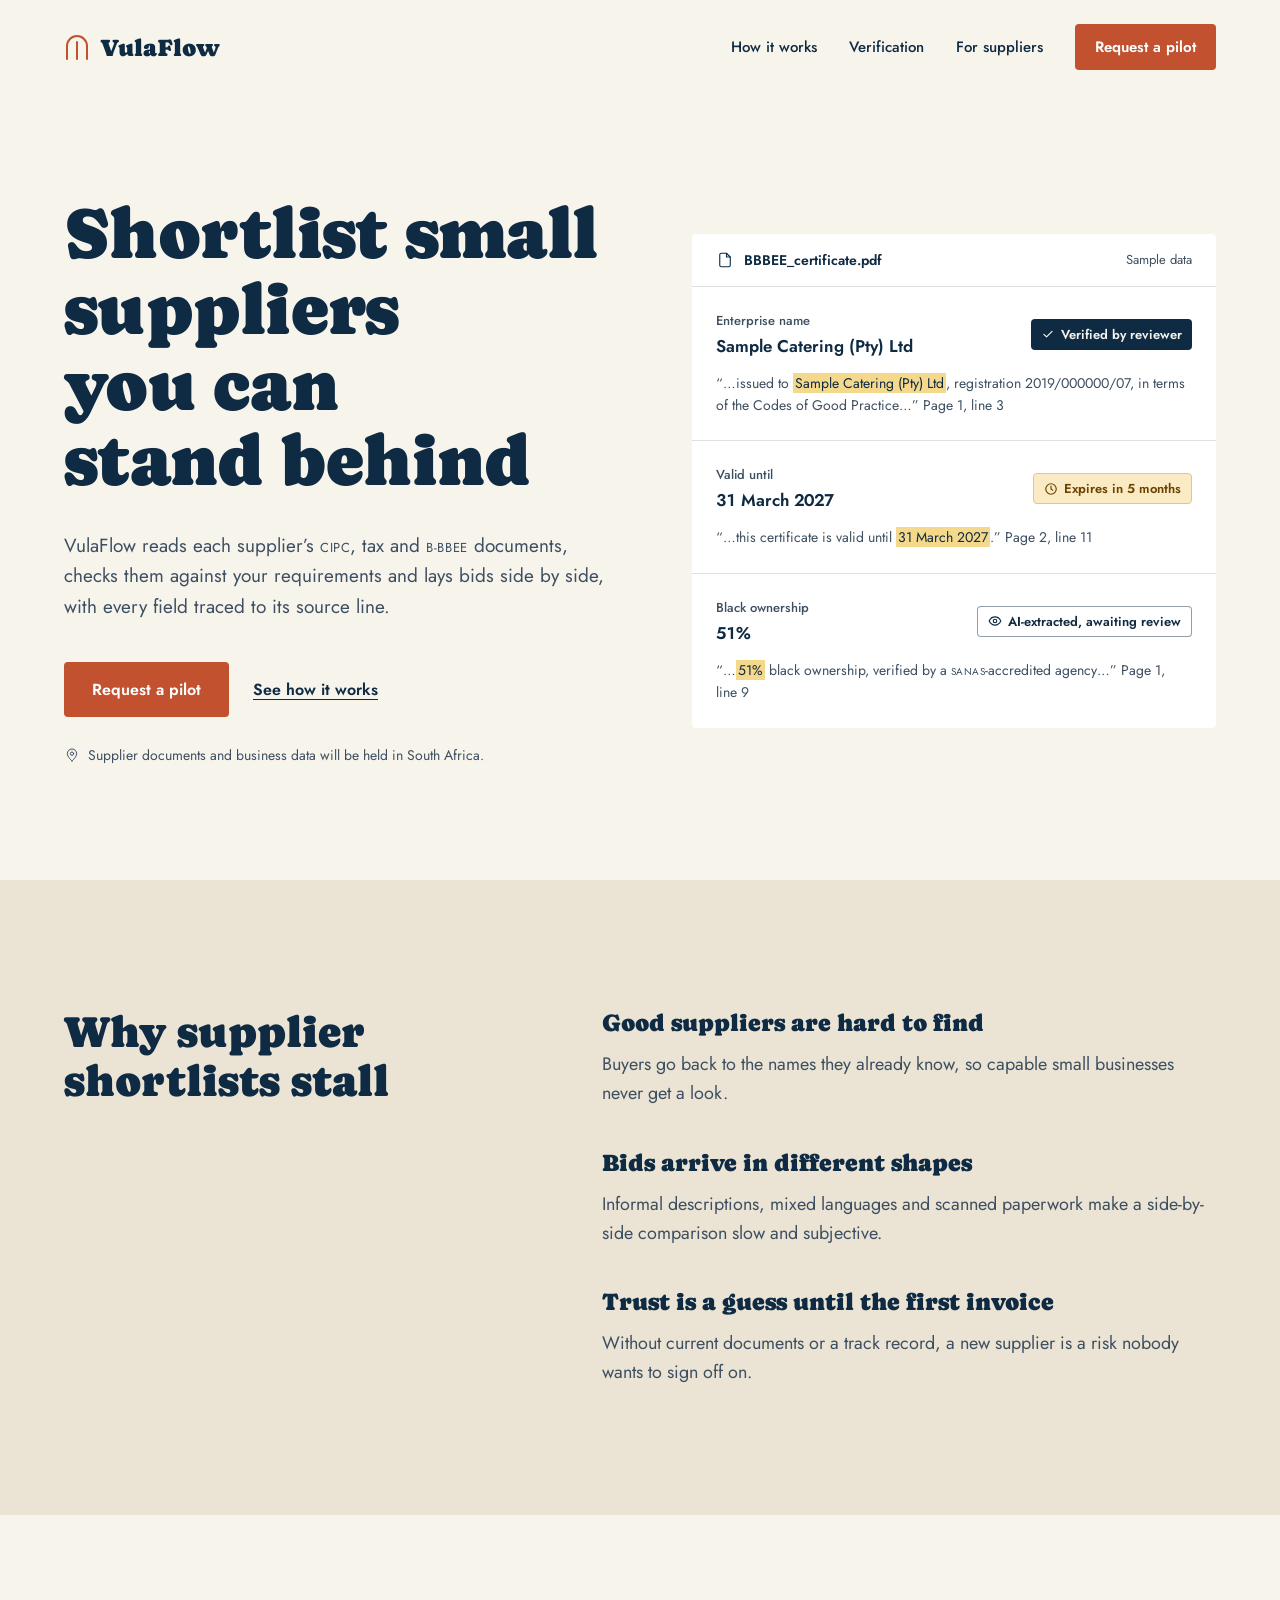
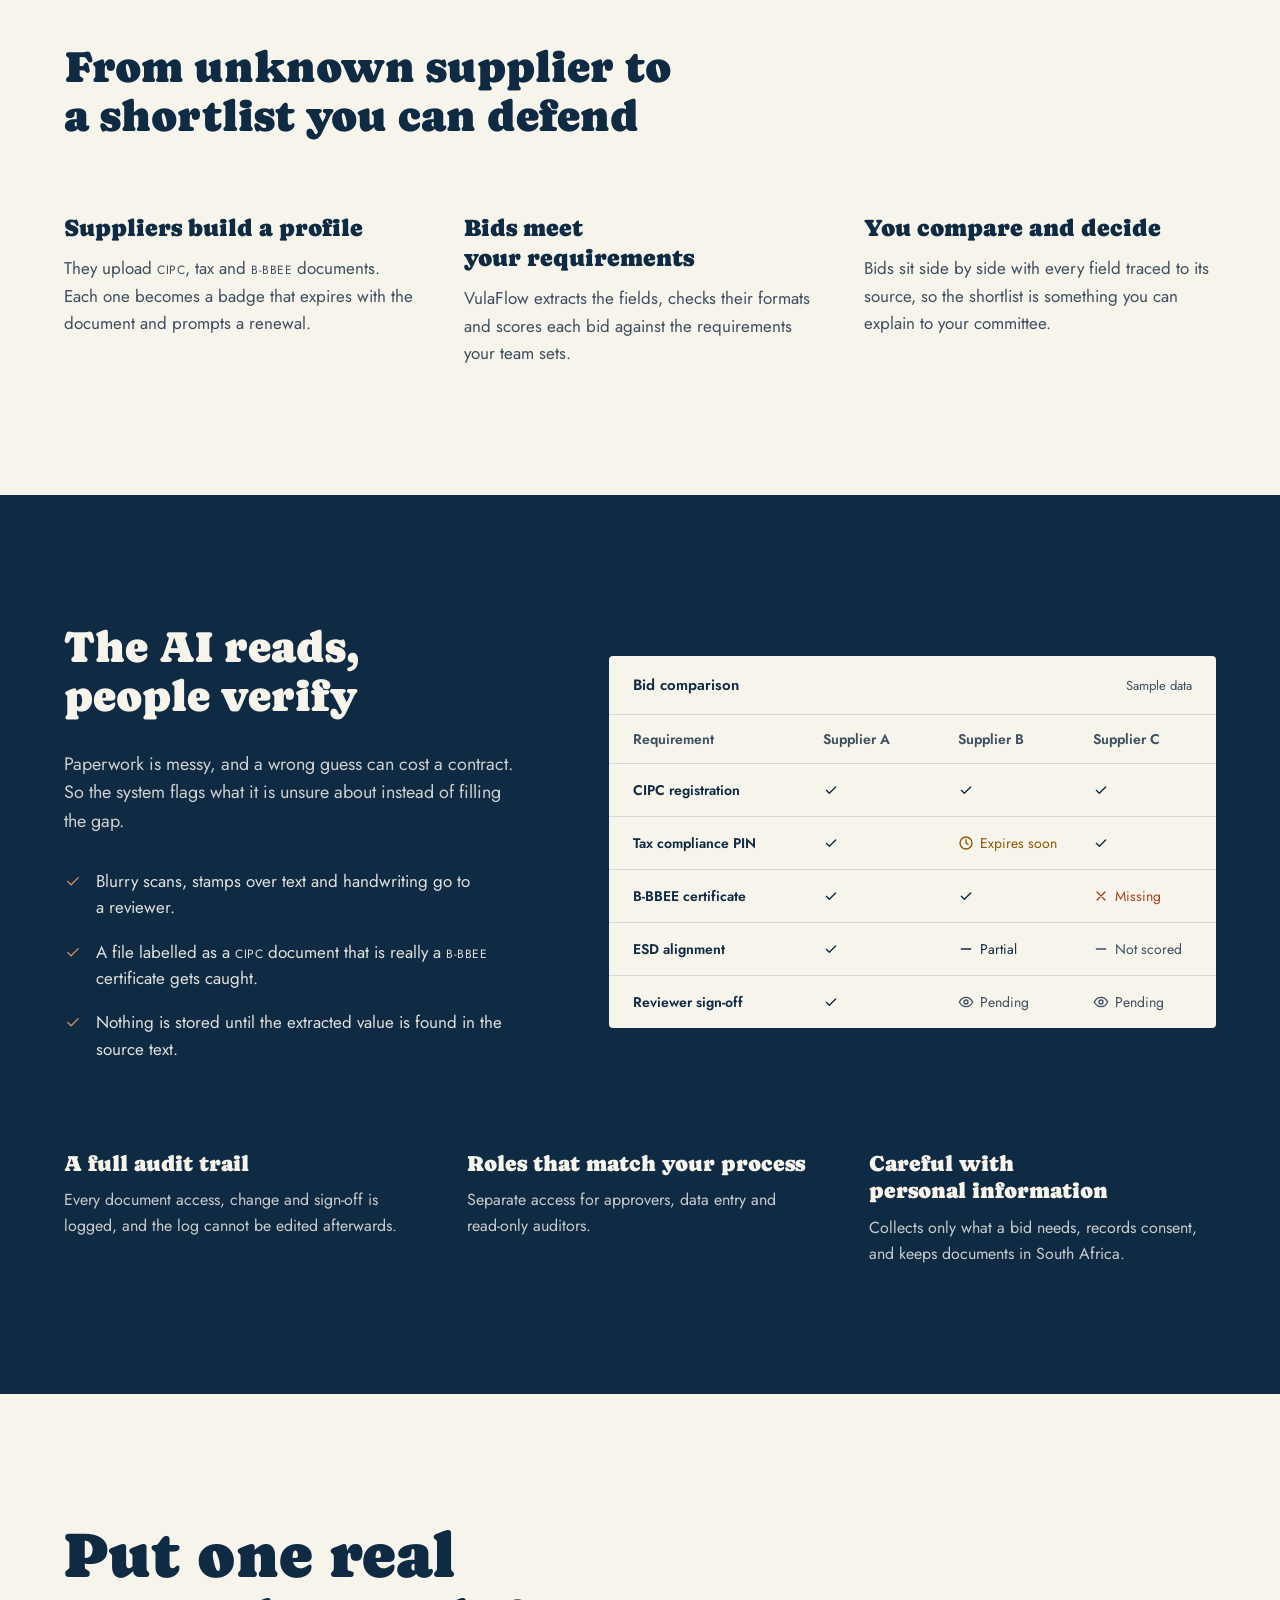
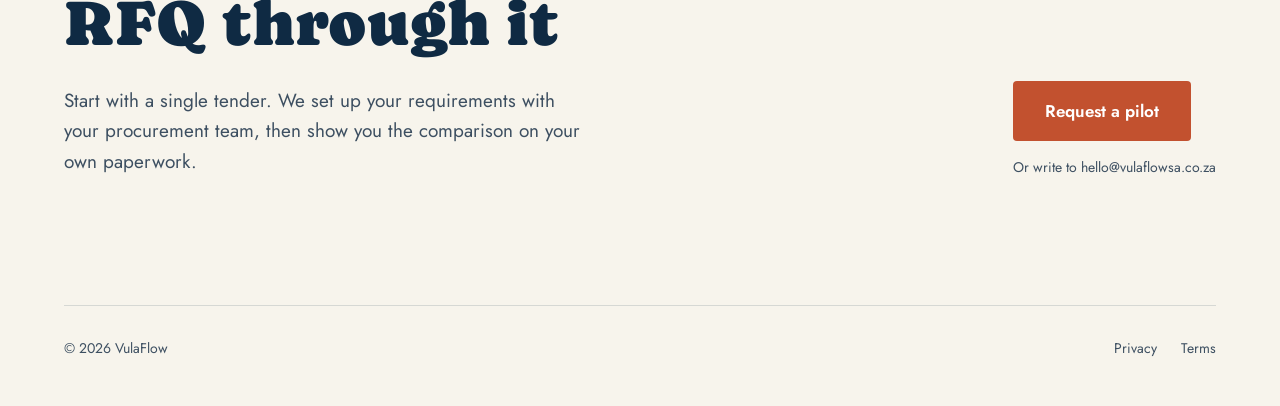
==== commit f5fab3a6: "Audit fixes: ship fonts folder, drop noindex and preview.html, remove 01/02/03 numerals and Reminder" ====
--- a/buyers.html
+++ b/buyers.html
@@ -60,8 +60,8 @@
 
 <!-- Product mock: extraction review -->
 <div style="flex:1 1 440px;min-width:0;max-width:560px">
-<div style="background:#FFFFFF;border-radius:6px">
-<div style="display:flex;align-items:center;justify-content:space-between;gap:12px;padding:16px 24px;border-bottom:1px solid rgba(15,42,67,0.12)">
+<div style="background:#FFFFFF;border-radius:4px">
+<div style="display:flex;align-items:center;justify-content:space-between;gap:12px;padding:16px 24px;border-bottom:1px solid var(--line)">
 <div style="display:flex;align-items:center;gap:10px;font-size:14px;font-weight:600;min-width:0">
 <svg width="18" height="18" viewBox="0 0 24 24" fill="none" stroke="currentColor" stroke-width="1.5" stroke-linecap="round" stroke-linejoin="round" aria-hidden="true"><path d="M14 3H7a2 2 0 0 0-2 2v14a2 2 0 0 0 2 2h10a2 2 0 0 0 2-2V8z"></path><path d="M14 3v5h5"></path></svg>
 <span class="fn"><span class="fn-a">BBBEE_certificate</span><span class="fn-b">.pdf</span></span>
@@ -69,7 +69,7 @@
 <span style="font-size:13px;color:#3D4F61">Sample data</span>
 </div>
 
-<div style="padding:24px;border-bottom:1px solid rgba(15,42,67,0.12)">
+<div style="padding:24px;border-bottom:1px solid var(--line)">
 <div style="display:flex;flex-wrap:wrap;align-items:center;justify-content:space-between;gap:8px 12px">
 <div>
 <div style="font-size:13px;font-weight:500;color:#3D4F61">Enterprise name</div>
@@ -81,7 +81,7 @@
 <p style="margin:14px 0 0;font-size:14px;line-height:1.6;color:#3D4F61">“…issued to <mark>Sample Catering (Pty) Ltd</mark>, registration 2019/000000/07, in terms of the Codes of Good Practice…” <span style="color:#3D4F61">Page 1, line 3</span></p>
 </div>
 
-<div style="padding:24px;border-bottom:1px solid rgba(15,42,67,0.12)">
+<div style="padding:24px;border-bottom:1px solid var(--line)">
 <div style="display:flex;flex-wrap:wrap;align-items:center;justify-content:space-between;gap:8px 12px">
 <div>
 <div style="font-size:13px;font-weight:500;color:#3D4F61">Valid until</div>
@@ -139,18 +139,15 @@
 <h2 style="margin:0;font-family:var(--font-display);font-weight:500;font-size:clamp(32px,4vw,44px);line-height:1.12;letter-spacing:0;max-width:760px">From unknown supplier to a shortlist you can defend</h2>
 <div style="margin-top:72px;display:flex;flex-wrap:wrap;gap:48px 48px">
 <div style="flex:1 1 280px;min-width:0">
-<div style="font-family:var(--font-display);font-size:48px;line-height:1;font-weight:500;color:var(--accent);font-variant-numeric:tabular-nums">01</div>
-<h3 class="ct" style="margin:24px 0 0;font-family:var(--font-display);font-weight:500;font-size:clamp(20px,2.2vw,24px);line-height:1.25">Suppliers build a profile</h3>
+<h3 class="ct" style="margin:0;font-family:var(--font-display);font-weight:500;font-size:clamp(20px,2.2vw,24px);line-height:1.25">Suppliers build a profile</h3>
 <p style="margin:12px 0 0;font-size:17px;line-height:1.6;color:#3D4F61">They upload <span class="ac">CIPC</span>, tax and <span class="ac">B-BBEE</span> documents. Each one becomes a badge that expires with the document and prompts a renewal.</p>
 </div>
 <div style="flex:1 1 280px;min-width:0">
-<div style="font-family:var(--font-display);font-size:48px;line-height:1;font-weight:500;color:var(--accent);font-variant-numeric:tabular-nums">02</div>
-<h3 class="ct" style="margin:24px 0 0;font-family:var(--font-display);font-weight:500;font-size:clamp(20px,2.2vw,24px);line-height:1.25">Bids meet your requirements</h3>
+<h3 class="ct" style="margin:0;font-family:var(--font-display);font-weight:500;font-size:clamp(20px,2.2vw,24px);line-height:1.25">Bids meet your requirements</h3>
 <p style="margin:12px 0 0;font-size:17px;line-height:1.6;color:#3D4F61">VulaFlow extracts the fields, checks their formats and scores each bid against the requirements your team sets.</p>
 </div>
 <div style="flex:1 1 280px;min-width:0">
-<div style="font-family:var(--font-display);font-size:48px;line-height:1;font-weight:500;color:var(--accent);font-variant-numeric:tabular-nums">03</div>
-<h3 class="ct" style="margin:24px 0 0;font-family:var(--font-display);font-weight:500;font-size:clamp(20px,2.2vw,24px);line-height:1.25">You compare and decide</h3>
+<h3 class="ct" style="margin:0;font-family:var(--font-display);font-weight:500;font-size:clamp(20px,2.2vw,24px);line-height:1.25">You compare and decide</h3>
 <p style="margin:12px 0 0;font-size:17px;line-height:1.6;color:#3D4F61">Bids sit side by side with every field traced to its source, so the shortlist is something you can explain to your committee.</p>
 </div>
 </div>
@@ -172,9 +169,9 @@
 
 <!-- Comparison matrix mock -->
 <div style="flex:7 1 460px;min-width:0">
-<div style="background:#F7F4EC;color:#0F2A43;border-radius:6px;overflow-x:auto">
+<div style="background:#F7F4EC;color:#0F2A43;border-radius:4px;overflow-x:auto;position:relative">
 <div style="min-width:520px">
-<div style="display:flex;align-items:center;justify-content:space-between;padding:18px 24px;border-bottom:1px solid rgba(15,42,67,0.16)">
+<div style="display:flex;align-items:center;justify-content:space-between;padding:18px 24px;border-bottom:1px solid var(--line)">
 <span style="font-size:15px;font-weight:600">Bid comparison</span>
 <span style="font-size:13px;color:#3D4F61">Sample data</span>
 </div>
@@ -185,37 +182,37 @@
 <div style="padding:14px 12px">Supplier C</div>
 </div>
 
-<div style="display:grid;grid-template-columns:1.5fr 1fr 1fr 1fr;align-items:center;border-top:1px solid rgba(15,42,67,0.12);font-size:14px">
+<div style="display:grid;grid-template-columns:1.5fr 1fr 1fr 1fr;align-items:center;border-top:1px solid var(--line);font-size:14px">
 <div style="padding:16px 24px;font-weight:600">CIPC registration</div>
-<div style="padding:16px 12px;display:flex;align-items:center;gap:6px"><svg width="16" height="16" viewBox="0 0 24 24" fill="none" stroke="currentColor" stroke-width="2" stroke-linecap="round" stroke-linejoin="round" aria-hidden="true"><path d="M5 12.5l4.5 4.5L19 7.5"></path></svg><span class="t">Valid</span></div>
-<div style="padding:16px 12px;display:flex;align-items:center;gap:6px"><svg width="16" height="16" viewBox="0 0 24 24" fill="none" stroke="currentColor" stroke-width="2" stroke-linecap="round" stroke-linejoin="round" aria-hidden="true"><path d="M5 12.5l4.5 4.5L19 7.5"></path></svg><span class="t">Valid</span></div>
-<div style="padding:16px 12px;display:flex;align-items:center;gap:6px"><svg width="16" height="16" viewBox="0 0 24 24" fill="none" stroke="currentColor" stroke-width="2" stroke-linecap="round" stroke-linejoin="round" aria-hidden="true"><path d="M5 12.5l4.5 4.5L19 7.5"></path></svg><span class="t">Valid</span></div>
-</div>
-
-<div style="display:grid;grid-template-columns:1.5fr 1fr 1fr 1fr;align-items:center;border-top:1px solid rgba(15,42,67,0.12);font-size:14px">
+<div style="padding:16px 12px;display:flex;align-items:center;gap:6px"><svg width="16" height="16" viewBox="0 0 24 24" fill="none" stroke="currentColor" stroke-width="2" stroke-linecap="round" stroke-linejoin="round" aria-hidden="true"><path d="M5 12.5l4.5 4.5L19 7.5"></path></svg><span class="t sr">Valid</span></div>
+<div style="padding:16px 12px;display:flex;align-items:center;gap:6px"><svg width="16" height="16" viewBox="0 0 24 24" fill="none" stroke="currentColor" stroke-width="2" stroke-linecap="round" stroke-linejoin="round" aria-hidden="true"><path d="M5 12.5l4.5 4.5L19 7.5"></path></svg><span class="t sr">Valid</span></div>
+<div style="padding:16px 12px;display:flex;align-items:center;gap:6px"><svg width="16" height="16" viewBox="0 0 24 24" fill="none" stroke="currentColor" stroke-width="2" stroke-linecap="round" stroke-linejoin="round" aria-hidden="true"><path d="M5 12.5l4.5 4.5L19 7.5"></path></svg><span class="t sr">Valid</span></div>
+</div>
+
+<div style="display:grid;grid-template-columns:1.5fr 1fr 1fr 1fr;align-items:center;border-top:1px solid var(--line);font-size:14px">
 <div style="padding:16px 24px;font-weight:600">Tax compliance PIN</div>
-<div style="padding:16px 12px;display:flex;align-items:center;gap:6px"><svg width="16" height="16" viewBox="0 0 24 24" fill="none" stroke="currentColor" stroke-width="2" stroke-linecap="round" stroke-linejoin="round" aria-hidden="true"><path d="M5 12.5l4.5 4.5L19 7.5"></path></svg><span class="t">Valid</span></div>
+<div style="padding:16px 12px;display:flex;align-items:center;gap:6px"><svg width="16" height="16" viewBox="0 0 24 24" fill="none" stroke="currentColor" stroke-width="2" stroke-linecap="round" stroke-linejoin="round" aria-hidden="true"><path d="M5 12.5l4.5 4.5L19 7.5"></path></svg><span class="t sr">Valid</span></div>
 <div style="padding:16px 12px;display:flex;align-items:center;gap:6px;color:#8A5A00"><svg width="16" height="16" viewBox="0 0 24 24" fill="none" stroke="currentColor" stroke-width="2" stroke-linecap="round" stroke-linejoin="round" aria-hidden="true"><circle cx="12" cy="12" r="9"></circle><path d="M12 7v5l3 2"></path></svg><span class="t">Expires soon</span></div>
-<div style="padding:16px 12px;display:flex;align-items:center;gap:6px"><svg width="16" height="16" viewBox="0 0 24 24" fill="none" stroke="currentColor" stroke-width="2" stroke-linecap="round" stroke-linejoin="round" aria-hidden="true"><path d="M5 12.5l4.5 4.5L19 7.5"></path></svg><span class="t">Valid</span></div>
-</div>
-
-<div style="display:grid;grid-template-columns:1.5fr 1fr 1fr 1fr;align-items:center;border-top:1px solid rgba(15,42,67,0.12);font-size:14px">
+<div style="padding:16px 12px;display:flex;align-items:center;gap:6px"><svg width="16" height="16" viewBox="0 0 24 24" fill="none" stroke="currentColor" stroke-width="2" stroke-linecap="round" stroke-linejoin="round" aria-hidden="true"><path d="M5 12.5l4.5 4.5L19 7.5"></path></svg><span class="t sr">Valid</span></div>
+</div>
+
+<div style="display:grid;grid-template-columns:1.5fr 1fr 1fr 1fr;align-items:center;border-top:1px solid var(--line);font-size:14px">
 <div style="padding:16px 24px;font-weight:600">B-BBEE certificate</div>
-<div style="padding:16px 12px;display:flex;align-items:center;gap:6px"><svg width="16" height="16" viewBox="0 0 24 24" fill="none" stroke="currentColor" stroke-width="2" stroke-linecap="round" stroke-linejoin="round" aria-hidden="true"><path d="M5 12.5l4.5 4.5L19 7.5"></path></svg><span class="t">Valid</span></div>
-<div style="padding:16px 12px;display:flex;align-items:center;gap:6px"><svg width="16" height="16" viewBox="0 0 24 24" fill="none" stroke="currentColor" stroke-width="2" stroke-linecap="round" stroke-linejoin="round" aria-hidden="true"><path d="M5 12.5l4.5 4.5L19 7.5"></path></svg><span class="t">Valid</span></div>
+<div style="padding:16px 12px;display:flex;align-items:center;gap:6px"><svg width="16" height="16" viewBox="0 0 24 24" fill="none" stroke="currentColor" stroke-width="2" stroke-linecap="round" stroke-linejoin="round" aria-hidden="true"><path d="M5 12.5l4.5 4.5L19 7.5"></path></svg><span class="t sr">Valid</span></div>
+<div style="padding:16px 12px;display:flex;align-items:center;gap:6px"><svg width="16" height="16" viewBox="0 0 24 24" fill="none" stroke="currentColor" stroke-width="2" stroke-linecap="round" stroke-linejoin="round" aria-hidden="true"><path d="M5 12.5l4.5 4.5L19 7.5"></path></svg><span class="t sr">Valid</span></div>
 <div style="padding:16px 12px;display:flex;align-items:center;gap:6px;color:#A8431F"><svg width="16" height="16" viewBox="0 0 24 24" fill="none" stroke="currentColor" stroke-width="2" stroke-linecap="round" stroke-linejoin="round" aria-hidden="true"><path d="M6 6l12 12M18 6L6 18"></path></svg><span class="t">Missing</span></div>
 </div>
 
-<div style="display:grid;grid-template-columns:1.5fr 1fr 1fr 1fr;align-items:center;border-top:1px solid rgba(15,42,67,0.12);font-size:14px">
+<div style="display:grid;grid-template-columns:1.5fr 1fr 1fr 1fr;align-items:center;border-top:1px solid var(--line);font-size:14px">
 <div style="padding:16px 24px;font-weight:600">ESD alignment</div>
-<div style="padding:16px 12px;display:flex;align-items:center;gap:6px"><svg width="16" height="16" viewBox="0 0 24 24" fill="none" stroke="currentColor" stroke-width="2" stroke-linecap="round" stroke-linejoin="round" aria-hidden="true"><path d="M5 12.5l4.5 4.5L19 7.5"></path></svg><span class="t">Strong</span></div>
+<div style="padding:16px 12px;display:flex;align-items:center;gap:6px"><svg width="16" height="16" viewBox="0 0 24 24" fill="none" stroke="currentColor" stroke-width="2" stroke-linecap="round" stroke-linejoin="round" aria-hidden="true"><path d="M5 12.5l4.5 4.5L19 7.5"></path></svg><span class="t sr">Strong</span></div>
 <div style="padding:16px 12px;display:flex;align-items:center;gap:6px"><svg width="16" height="16" viewBox="0 0 24 24" fill="none" stroke="currentColor" stroke-width="2" stroke-linecap="round" stroke-linejoin="round" aria-hidden="true"><path d="M5 12h14"></path></svg><span class="t">Partial</span></div>
 <div style="padding:16px 12px;display:flex;align-items:center;gap:6px;color:#3D4F61"><svg width="16" height="16" viewBox="0 0 24 24" fill="none" stroke="currentColor" stroke-width="2" stroke-linecap="round" stroke-linejoin="round" aria-hidden="true"><path d="M5 12h14"></path></svg><span class="t">Not scored</span></div>
 </div>
 
-<div style="display:grid;grid-template-columns:1.5fr 1fr 1fr 1fr;align-items:center;border-top:1px solid rgba(15,42,67,0.12);font-size:14px">
+<div style="display:grid;grid-template-columns:1.5fr 1fr 1fr 1fr;align-items:center;border-top:1px solid var(--line);font-size:14px">
 <div style="padding:16px 24px;font-weight:600">Reviewer sign-off</div>
-<div style="padding:16px 12px;display:flex;align-items:center;gap:6px"><svg width="16" height="16" viewBox="0 0 24 24" fill="none" stroke="currentColor" stroke-width="2" stroke-linecap="round" stroke-linejoin="round" aria-hidden="true"><path d="M5 12.5l4.5 4.5L19 7.5"></path></svg><span class="t">Done</span></div>
+<div style="padding:16px 12px;display:flex;align-items:center;gap:6px"><svg width="16" height="16" viewBox="0 0 24 24" fill="none" stroke="currentColor" stroke-width="2" stroke-linecap="round" stroke-linejoin="round" aria-hidden="true"><path d="M5 12.5l4.5 4.5L19 7.5"></path></svg><span class="t sr">Done</span></div>
 <div style="padding:16px 12px;display:flex;align-items:center;gap:6px;color:#3D4F61"><svg width="16" height="16" viewBox="0 0 24 24" fill="none" stroke="currentColor" stroke-width="2" stroke-linecap="round" stroke-linejoin="round" aria-hidden="true"><circle cx="12" cy="12" r="3"></circle><path d="M2 12s3.5-7 10-7 10 7 10 7-3.5 7-10 7S2 12 2 12z"></path></svg><span class="t">Pending</span></div>
 <div style="padding:16px 12px;display:flex;align-items:center;gap:6px;color:#3D4F61"><svg width="16" height="16" viewBox="0 0 24 24" fill="none" stroke="currentColor" stroke-width="2" stroke-linecap="round" stroke-linejoin="round" aria-hidden="true"><circle cx="12" cy="12" r="3"></circle><path d="M2 12s3.5-7 10-7 10 7 10 7-3.5 7-10 7S2 12 2 12z"></path></svg><span class="t">Pending</span></div>
 </div>
@@ -259,7 +256,7 @@
 
 <!-- FOOTER -->
 <footer style="padding:0 clamp(20px,5vw,64px)">
-<div style="max-width:1200px;margin:0 auto;border-top:1px solid rgba(15,42,67,0.14);padding:32px 0 48px;display:flex;flex-wrap:wrap;align-items:center;justify-content:space-between;gap:16px 32px;font-size:14px;color:#3D4F61">
+<div style="max-width:1200px;margin:0 auto;border-top:1px solid var(--line);padding:32px 0 48px;display:flex;flex-wrap:wrap;align-items:center;justify-content:space-between;gap:16px 32px;font-size:14px;color:#3D4F61">
 <span>© 2026 VulaFlow</span>
 <span style="display:flex;gap:24px"><a href="privacy.html">Privacy</a><a href="terms.html">Terms</a></span>
 </div>
--- a/styles.css
+++ b/styles.css
@@ -9,6 +9,7 @@
 @font-face{font-family:'Jost';src:url(fonts/jost-latin-700-normal.woff2) format('woff2');font-weight:700;font-style:normal;font-display:swap}
 @font-face{font-family:'Caprasimo';src:url(fonts/caprasimo-latin-400-normal.woff2) format('woff2');font-weight:400;font-style:normal;font-display:swap}
 :root{
+  --line:rgba(15,42,67,.14);--line-strong:rgba(15,42,67,.2);--control:rgba(15,42,67,.4);--body:#3D4F61;
   --font-display:'Cooper BT','Caprasimo',Georgia,serif;
   --font-body:'ITC Avant Garde Gothic','Avant Garde','Jost',system-ui,sans-serif;
 }
--- a/polish.css
+++ b/polish.css
@@ -26,3 +26,6 @@
 
 /* Card titles: cap at 3 lines so grid rows stay aligned */
 .ct{display:-webkit-box;-webkit-box-orient:vertical;-webkit-line-clamp:3;line-clamp:3;overflow:hidden}
+
+/* Visually hidden, still read by screen readers (used on icon-only matrix cells) */
+.sr{position:absolute;width:1px;height:1px;margin:-1px;overflow:hidden;clip:rect(0 0 0 0);white-space:nowrap}
